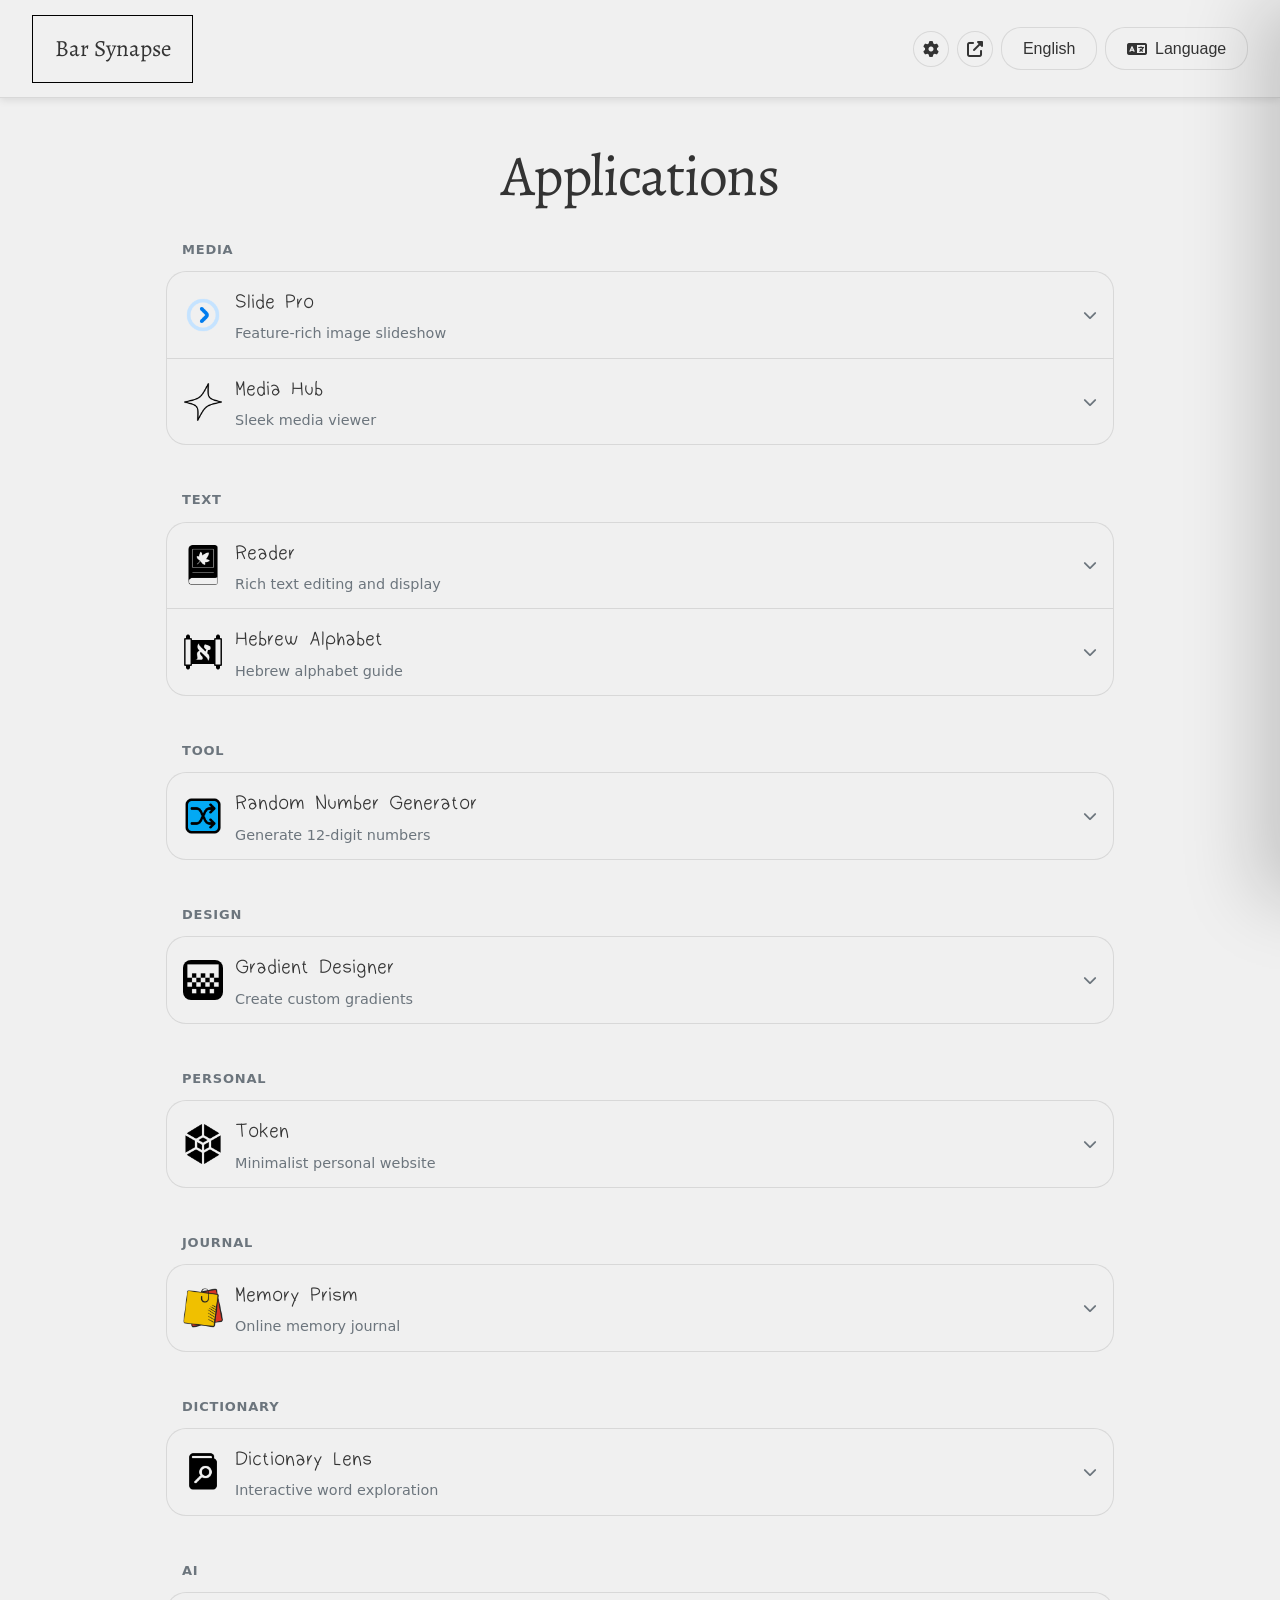
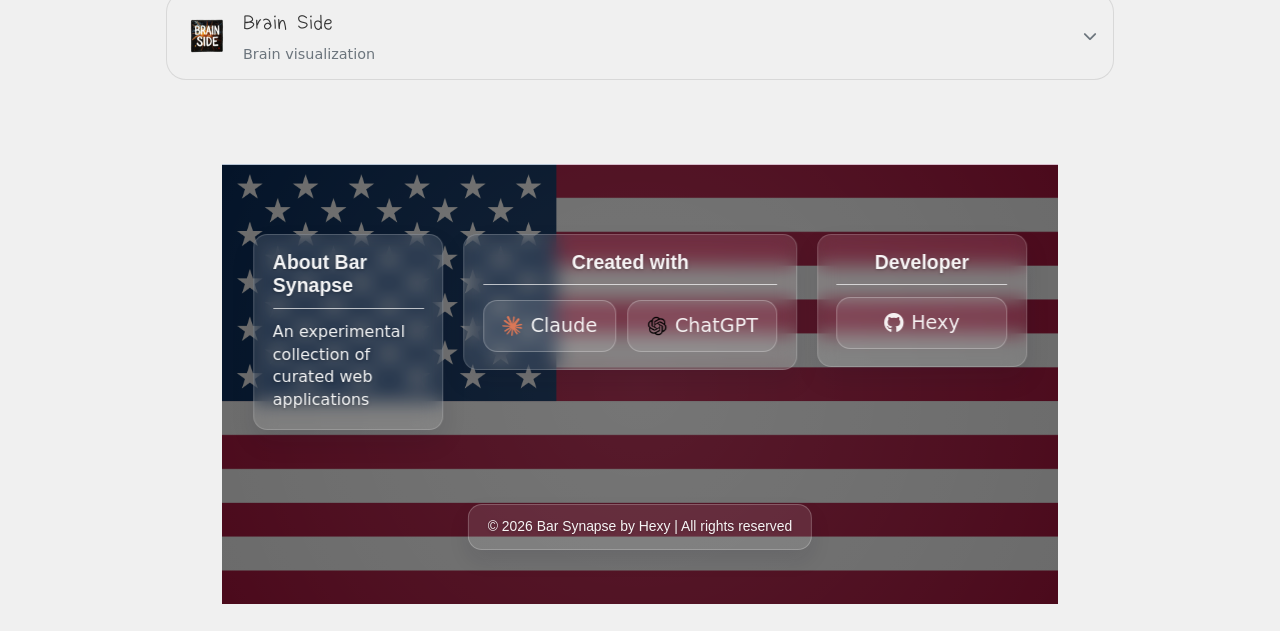
==== index.html @ 0aaf7dea "Update index.html" ====
﻿<!DOCTYPE html>
<html lang="en">
<head>
    <meta charset="UTF-8">
    <meta name="viewport" content="width=device-width, initial-scale=1.0, viewport-fit=cover">
    <meta name="apple-mobile-web-app-capable" content="yes">
    <meta name="apple-mobile-web-app-status-bar-style" content="default">
    <meta name="apple-mobile-web-app-title" content="Bar Synapse">
    <meta name="description" content="Bar Synapse - An experimental collection of curated web applications by Hexy.">
    <title>Bar Synapse</title>
    <link rel="icon" href="favicon.ico" type="image/x-icon">
    <link rel="stylesheet" href="https://cdnjs.cloudflare.com/ajax/libs/font-awesome/6.4.0/css/all.min.css">
    <link rel="preconnect" href="https://fonts.googleapis.com">
    <link rel="preconnect" href="https://fonts.gstatic.com" crossorigin>
    <link rel="stylesheet" href="styles.css">
    <link rel="stylesheet" href="mobile.css">
</head>

<body>
    <div class="noise-overlay"></div>
    <div class="background-gradient"></div>

    <header role="banner">
        <div class="logo">
            <h1>Bar Synapse</h1>
        </div>
        <nav class="language-selector" aria-label="Language selection">
            <button class="settings-button" onclick="toggleSettingsPanel()" aria-label="Open settings"
                aria-expanded="false">
                <i class="fas fa-cog" aria-hidden="true"></i>
            </button>
            <button class="header-icon-button visit-all-icon-button" onclick="openAllWebsites()"
                aria-label="Visit all applications in new tabs" title="Visit All">
                <i class="fas fa-external-link-alt" aria-hidden="true"></i>
            </button>
            <button class="default-language-button" onclick="changeLanguage('en')"
                aria-label="Switch to English">English</button>
            <button class="language-button" onclick="toggleLanguageMenu()" aria-label="Select language"
                aria-expanded="false" aria-haspopup="true">
                <i class="fas fa-language" aria-hidden="true"></i>
                <span>Language</span>
            </button>
            <div class="language-dropdown" id="language-dropdown" role="menu" aria-label="Available languages">
                <div class="language-option" onclick="changeLanguage('ar')" role="menuitem" tabindex="0">Arabic</div>
                <div class="language-option" onclick="changeLanguage('he')" role="menuitem" tabindex="0">Hebrew</div>
                <div class="language-option" onclick="changeLanguage('ku')" role="menuitem" tabindex="0">Kurdish</div>
                <div class="language-option" onclick="changeLanguage('tr')" role="menuitem" tabindex="0">Turkish</div>
                <div class="language-option" onclick="changeLanguage('hy')" role="menuitem" tabindex="0">Armenian</div>
                <div class="language-option" onclick="changeLanguage('ka')" role="menuitem" tabindex="0">Georgian</div>
            </div>
        </nav>
    </header>

    <!-- Settings Panel -->
    <div class="settings-overlay" id="settings-overlay" onclick="closeSettingsPanel()"></div>
    <div class="settings-panel" id="settings-panel" role="dialog" aria-label="Settings">
        <div class="settings-header">
            <h2>Settings</h2>
            <button class="close-settings" onclick="closeSettingsPanel()" aria-label="Close settings">
                <i class="fas fa-times"></i>
            </button>
        </div>
        <div class="settings-content">
            <div class="setting-item">
                <div class="setting-label">
                    <span>Appearance</span>
                </div>
                <button class="toggle-switch" onclick="toggleTheme(event)" aria-label="Toggle appearance"
                    aria-pressed="false">
                    <div class="switch-track">
                        <div class="switch-thumb" id="switch-thumb-label">W</div>
                    </div>
                </button>
            </div>
        </div>
    </div>

    <!-- Section Title -->
    <div class="section-title-wrapper" aria-label="Section: Applications">
        <h2 class="section-title-text">Applications</h2>
    </div>


    <main role="main" aria-label="Application gallery">
        <!-- Apps List -->
        <div class="apps-list" role="list">
            <!-- Media Category -->
            <div class="list-section">
                <h3 class="list-section-header">Media</h3>
                <div class="list-group">
                    <div class="list-item" data-index="0" data-category="media" role="listitem" tabindex="0">
                        <div class="list-item-content">
                            <img src="icons/SlidePro/favicon.ico" alt="Slide Pro Icon"
                                class="list-icon">
                            <div class="list-text">
                                <div class="list-title">Slide Pro</div>
                                <div class="list-subtitle">Feature-rich image slideshow</div>
                            </div>
                            <i class="fas fa-chevron-down list-chevron" aria-hidden="true"></i>
                        </div>
                        <div class="list-item-detail">
                            <p class="detail-description">A sleek, feature-rich image slideshow web app. Upload multiple
                                images and control the slideshow with start, stop, shuffle, fullscreen, loop, and
                                progress bar options. Customize slide delay, navigate with arrow keys, and enjoy smooth
                                transitions with a responsive design.</p>
                            <a href="https://slideprofirst.vercel.app" target="_blank" class="detail-button">
                                <svg class="icon" viewBox="0 0 24 24">
                                    <path d="M18 13v6a2 2 0 0 1-2 2H5a2 2 0 0 1-2-2V8a2 2 0 0 1 2-2h6"></path>
                                    <polyline points="15 3 21 3 21 9"></polyline>
                                    <line x1="10" y1="14" x2="21" y2="3"></line>
                                </svg>
                                Visit
                            </a>
                        </div>
                    </div>

                    <div class="list-item" data-index="3" data-category="media" role="listitem" tabindex="0">
                        <div class="list-item-content">
                            <img src="icons/MediaHub/favicon.ico" alt="Media Hub Icon"
                                class="list-icon invert-in-dark">
                            <div class="list-text">
                                <div class="list-title">Media Hub</div>
                                <div class="list-subtitle">Sleek media viewer</div>
                            </div>
                            <i class="fas fa-chevron-down list-chevron" aria-hidden="true"></i>
                        </div>
                        <div class="list-item-detail">
                            <p class="detail-description">A sleek media viewer web app for images and videos with a
                                modern UI. Features include fullscreen viewing, keyboard navigation, file upload
                                support, blur background effects, and an index system. It offers smooth transitions and
                                a responsive design.</p>
                            <a href="https://mediahub-cpnc.onrender.com" target="_blank" class="detail-button">
                                <svg class="icon" viewBox="0 0 24 24">
                                    <path d="M18 13v6a2 2 0 0 1-2 2H5a2 2 0 0 1-2-2V8a2 2 0 0 1 2-2h6"></path>
                                    <polyline points="15 3 21 3 21 9"></polyline>
                                    <line x1="10" y1="14" x2="21" y2="3"></line>
                                </svg>
                                Visit
                            </a>
                        </div>
                    </div>
                </div>
            </div>

            <!-- Text Category -->
            <div class="list-section">
                <h3 class="list-section-header">Text</h3>
                <div class="list-group">
                    <div class="list-item" data-index="1" data-category="text" role="listitem" tabindex="0">
                        <div class="list-item-content">
                            <img src="icons/Reader/favicon.ico" alt="Reader Icon" class="list-icon">
                            <div class="list-text">
                                <div class="list-title">Reader</div>
                                <div class="list-subtitle">Rich text editing and display</div>
                            </div>
                            <i class="fas fa-chevron-down list-chevron" aria-hidden="true"></i>
                        </div>
                        <div class="list-item-detail">
                            <p class="detail-description">Reader is a simple web app designed for rich text editing and
                                display. The application features a clean, minimalist design with rounded edges and a
                                user-friendly interface. Users can input text into an editor with a customized toolbar
                                and submit it to display the formatted content below.</p>
                            <a href="https://readercontent.vercel.app" target="_blank" class="detail-button">
                                <svg class="icon" viewBox="0 0 24 24">
                                    <path d="M18 13v6a2 2 0 0 1-2 2H5a2 2 0 0 1-2-2V8a2 2 0 0 1 2-2h6"></path>
                                    <polyline points="15 3 21 3 21 9"></polyline>
                                    <line x1="10" y1="14" x2="21" y2="3"></line>
                                </svg>
                                Visit
                            </a>
                        </div>
                    </div>

                    <div class="list-item" data-index="9" data-category="text" role="listitem" tabindex="0">
                        <div class="list-item-content">
                            <img src="icons/HebrewAlphabet/favicon.ico" alt="Hebrew Alphabet Icon" class="list-icon invert-in-dark">
                            <div class="list-text">
                                <div class="list-title">Hebrew Alphabet</div>
                                <div class="list-subtitle">Hebrew alphabet guide</div>
                            </div>
                            <i class="fas fa-chevron-down list-chevron" aria-hidden="true"></i>
                        </div>
                        <div class="list-item-detail">
                            <p class="detail-description">A simple, immersive Hebrew alphabet experience for browsing all 22 letters and learning a short meaning, value, and note for each one.</p>
                            <a href="https://hebrewalphabet.vercel.app/" target="_blank" class="detail-button">
                                <svg class="icon" viewBox="0 0 24 24">
                                    <path d="M18 13v6a2 2 0 0 1-2 2H5a2 2 0 0 1-2-2V8a2 2 0 0 1 2-2h6"></path>
                                    <polyline points="15 3 21 3 21 9"></polyline>
                                    <line x1="10" y1="14" x2="21" y2="3"></line>
                                </svg>
                                Visit
                            </a>
                        </div>
                    </div>
                </div>
            </div>

            <!-- Tool Category -->
            <div class="list-section">
                <h3 class="list-section-header">Tool</h3>
                <div class="list-group">
                    <div class="list-item" data-index="2" data-category="tool" role="listitem" tabindex="0">
                        <div class="list-item-content">
                            <img src="icons/RandomNumberGenerator/favicon.ico"
                                alt="Random Number Generator Icon" class="list-icon">
                            <div class="list-text">
                                <div class="list-title">Random Number Generator</div>
                                <div class="list-subtitle">Generate 12-digit numbers</div>
                            </div>
                            <i class="fas fa-chevron-down list-chevron" aria-hidden="true"></i>
                        </div>
                        <div class="list-item-detail">
                            <p class="detail-description">A simple web app that generates 12-digit numbers. It features
                                a button to generate numbers, a display area, and a copy-to-clipboard function. The
                                design includes a responsive layout, and interactive buttons. Ideal for quick and easy
                                random number generation.</p>
                            <a href="https://randomnumbergeneratoron.vercel.app" target="_blank" class="detail-button">
                                <svg class="icon" viewBox="0 0 24 24">
                                    <path d="M18 13v6a2 2 0 0 1-2 2H5a2 2 0 0 1-2-2V8a2 2 0 0 1 2-2h6"></path>
                                    <polyline points="15 3 21 3 21 9"></polyline>
                                    <line x1="10" y1="14" x2="21" y2="3"></line>
                                </svg>
                                Visit
                            </a>
                        </div>
                    </div>
                </div>
            </div>

            <!-- Design Category -->
            <div class="list-section">
                <h3 class="list-section-header">Design</h3>
                <div class="list-group">
                    <div class="list-item" data-index="4" data-category="design" role="listitem" tabindex="0">
                        <div class="list-item-content">
                            <img src="icons/GradientDesigner/favicon.ico" alt="Gradient Designer Icon"
                                class="list-icon invert-in-dark">
                            <div class="list-text">
                                <div class="list-title">Gradient Designer</div>
                                <div class="list-subtitle">Create custom gradients</div>
                            </div>
                            <i class="fas fa-chevron-down list-chevron" aria-hidden="true"></i>
                        </div>
                        <div class="list-item-detail">
                            <p class="detail-description">A dynamic Gradient Designer web app for creating, customizing,
                                and downloading gradient backgrounds. Generate random gradients, manually select colors,
                                extract colors from photos, and view color names. Enjoy responsive design and an
                                interactive UI for a seamless experience.</p>
                            <a href="https://gradientdesigner.vercel.app" target="_blank" class="detail-button">
                                <svg class="icon" viewBox="0 0 24 24">
                                    <path d="M18 13v6a2 2 0 0 1-2 2H5a2 2 0 0 1-2-2V8a2 2 0 0 1 2-2h6"></path>
                                    <polyline points="15 3 21 3 21 9"></polyline>
                                    <line x1="10" y1="14" x2="21" y2="3"></line>
                                </svg>
                                Visit
                            </a>
                        </div>
                    </div>
                </div>
            </div>

            <!-- Personal Category -->
            <div class="list-section">
                <h3 class="list-section-header">Personal</h3>
                <div class="list-group">
                    <div class="list-item" data-index="5" data-category="personal" role="listitem" tabindex="0">
                        <div class="list-item-content">
                            <img src="icons/Token/favicon.ico" alt="Token Icon" class="list-icon invert-in-dark">
                            <div class="list-text">
                                <div class="list-title">Token</div>
                                <div class="list-subtitle">Minimalist personal website</div>
                            </div>
                            <i class="fas fa-chevron-down list-chevron" aria-hidden="true"></i>
                        </div>
                        <div class="list-item-detail">
                            <p class="detail-description">A sleek, minimalist personal website offering a seamless user
                                experience with intuitive navigation and modern aesthetics.</p>
                            <a href="https://tokenhexy.vercel.app/" target="_blank" class="detail-button">
                                <svg class="icon" viewBox="0 0 24 24">
                                    <path d="M18 13v6a2 2 0 0 1-2 2H5a2 2 0 0 1-2-2V8a2 2 0 0 1 2-2h6"></path>
                                    <polyline points="15 3 21 3 21 9"></polyline>
                                    <line x1="10" y1="14" x2="21" y2="3"></line>
                                </svg>
                                Visit
                            </a>
                        </div>
                    </div>
                </div>
            </div>

            <!-- Journal Category -->
            <div class="list-section">
                <h3 class="list-section-header">Journal</h3>
                <div class="list-group">
                    <div class="list-item" data-index="6" data-category="journal" role="listitem" tabindex="0">
                        <div class="list-item-content">
                            <img src="icons/MemoryPrism/favicon.ico" alt="Memory Prism Icon"
                                class="list-icon">
                            <div class="list-text">
                                <div class="list-title">Memory Prism</div>
                                <div class="list-subtitle">Online memory journal</div>
                            </div>
                            <i class="fas fa-chevron-down list-chevron" aria-hidden="true"></i>
                        </div>
                        <div class="list-item-detail">
                            <p class="detail-description">An online memory that lets you easily write and save your
                                personal entries. Use the simple editor to capture your thoughts, format them as you
                                like, and revisit them anytime. Duplicate entries are prevented to keep your journal
                                unique. You can also save all your entries to a file or load them back, ensuring your
                                memories are secure and accessible.</p>
                            <a href="https://memoryprism.vercel.app" target="_blank" class="detail-button">
                                <svg class="icon" viewBox="0 0 24 24">
                                    <path d="M18 13v6a2 2 0 0 1-2 2H5a2 2 0 0 1-2-2V8a2 2 0 0 1 2-2h6"></path>
                                    <polyline points="15 3 21 3 21 9"></polyline>
                                    <line x1="10" y1="14" x2="21" y2="3"></line>
                                </svg>
                                Visit
                            </a>
                        </div>
                    </div>
                </div>
            </div>

            <!-- Dictionary Category -->
            <div class="list-section">
                <h3 class="list-section-header">Dictionary</h3>
                <div class="list-group">
                    <div class="list-item" data-index="7" data-category="dictionary" role="listitem" tabindex="0">
                        <div class="list-item-content">
                            <img src="icons/DictionaryLens/favicon.ico"
                                alt="Dictionary Lens Icon" class="list-icon">
                            <div class="list-text">
                                <div class="list-title">Dictionary Lens</div>
                                <div class="list-subtitle">Interactive word exploration</div>
                            </div>
                            <i class="fas fa-chevron-down list-chevron" aria-hidden="true"></i>
                        </div>
                        <div class="list-item-detail">
                            <p class="detail-description">Dictionary Lens is an interactive web application that brings
                                words to life with definitions and visual imagery. Search for any word to see its
                                meanings, usage examples, and related images in a clean, modern interface. Features
                                history and a clickable mode that lets you explore word relationships by clicking on
                                terms within definitions.</p>
                            <a href="https://dlalternative.onrender.com" target="_blank" class="detail-button">
                                <svg class="icon" viewBox="0 0 24 24">
                                    <path d="M18 13v6a2 2 0 0 1-2 2H5a2 2 0 0 1-2-2V8a2 2 0 0 1 2-2h6"></path>
                                    <polyline points="15 3 21 3 21 9"></polyline>
                                    <line x1="10" y1="14" x2="21" y2="3"></line>
                                </svg>
                                Visit
                            </a>
                        </div>
                    </div>
                </div>
            </div>

            <!-- AI Category -->
            <div class="list-section">
                <h3 class="list-section-header">AI</h3>
                <div class="list-group">
                    <div class="list-item" data-index="8" data-category="ai" role="listitem" tabindex="0">
                        <div class="list-item-content">
                            <img src="icons/BrainSide/favicon.ico"
                                alt="Brain Side Icon" class="list-icon brain-side-icon">
                            <div class="list-text">
                                <div class="list-title">Brain Side</div>
                                <div class="list-subtitle">Brain visualization</div>
                            </div>
                            <i class="fas fa-chevron-down list-chevron" aria-hidden="true"></i>
                        </div>
                        <div class="list-item-detail">
                            <p class="detail-description">AI-powered interactive brain visualization. Search any
                                activity to see which brain regions light up.</p>
                            <a href="https://brainsidepro.onrender.com/" target="_blank" class="detail-button">
                                <svg class="icon" viewBox="0 0 24 24">
                                    <path d="M18 13v6a2 2 0 0 1-2 2H5a2 2 0 0 1-2-2V8a2 2 0 0 1 2-2h6"></path>
                                    <polyline points="15 3 21 3 21 9"></polyline>
                                    <line x1="10" y1="14" x2="21" y2="3"></line>
                                </svg>
                                Visit
                            </a>
                        </div>
                    </div>
                </div>
            </div>
        </div>
    </main>


        <footer role="contentinfo">
            <div class="footer-content">
                <div class="footer-section">
                    <p class="footer-title">About Bar Synapse</p>
                    <p>An experimental collection of curated web applications</p>
                </div>
                <div class="footer-section">
                    <p class="footer-title">Created with</p>
                    <div class="tool-links">
                        <a href="https://claude.ai/" target="_blank" class="ai-tool-button"
                            aria-label="Claude AI (opens in new tab)">
                            <img src="logos/claude.png" alt="" class="ai-logo">Claude
                        </a>
                        <a href="https://chatgpt.com/" target="_blank" class="ai-tool-button"
                            aria-label="ChatGPT (opens in new tab)">
                            <img src="logos/openai.png" alt="" class="ai-logo">ChatGPT
                        </a>
                    </div>
                </div>
                <div class="footer-section">
                    <p class="footer-title">Developer</p>
                    <a href="https://github.com/hexyon" target="_blank" class="github-link"
                        aria-label="Hexy's GitHub profile (opens in new tab)">
                        <i class="fab fa-github" aria-hidden="true"></i>
                        Hexy
                    </a>
                </div>
            </div>
            <div class="copyright">
                <p>© 2026 Bar Synapse by Hexy | All rights reserved</p>
            </div>
        </footer>

        <script src="script.js"></script>
</body>

</html>
---- styles.css ----
@import url('https://fonts.googleapis.com/css2?family=Alegreya:wght@400;500;700&display=swap');

:root {
    --bg-color: #f0f0f0;
    --text-color: #333333;
    --text-color-secondary: #6c757d;
    --border-color: rgba(0, 0, 0, 0.1);
    --card-shadow: 0 2px 8px rgba(0, 0, 0, 0.1);
    --card-radius: 20px;
    --button-radius: 14px;
    --transition-standard: all 0.2s ease;
    --bg-gradient: linear-gradient(135deg, #F5F5F7 0%, #EEEEEE 100%);
    --primary-color: #007AFF;
    --dark-text: #2c3e50;
    --medium-text: #ecf0f1;
}

[data-theme="dark"] {
    --bg-color: #0d0d0d;
    --text-color: #ffffff;
    --text-color-secondary: #b0b0b0;
    --border-color: rgba(255, 255, 255, 0.12);
    --card-shadow: 0 8px 24px rgba(0, 0, 0, 0.8);
    --bg-gradient: linear-gradient(135deg, #121212 0%, #0d0d0d 100%);
    --dark-text: #ffffff;
    --medium-text: #e5e5e5;
}

@font-face {
    font-family: 'Dudu Calligraphy';
    src: url('font/Dudu_Calligraphy.ttf') format('truetype');
    font-weight: normal;
    font-style: normal;
}

* {
    margin: 0;
    padding: 0;
    box-sizing: border-box;
}

body {
    font-family: -apple-system, BlinkMacSystemFont, "Segoe UI", system-ui, sans-serif;
    margin: 0;
    padding: 0;
    color: var(--text-color);
    min-height: 100vh;
    position: relative;
    line-height: 1.7;
    overflow-x: hidden;
    font-size: 17px;
    background: var(--bg-color);
    direction: ltr;
}

/* RTL Support */
body.rtl-mode {
    direction: rtl;
}

body.rtl-mode .header-button i,
body.rtl-mode .language-button i,
body.rtl-mode .visit-button i {
    margin-right: 0;
    margin-left: 0.5rem;
}

body.rtl-mode .site-icon,
body.rtl-mode .description-icon {
    margin-right: 0;
    margin-left: 1rem;
}

body.rtl-mode .badge {
    margin-left: 0;
    margin-right: 0.75rem;
}

body.rtl-mode .description-badge {
    margin-left: 0;
    margin-right: 1rem;
}

body.rtl-mode .language-dropdown {
    right: auto;
    left: 0;
}

body.rtl-mode .footer-section:first-child .footer-title::after {
    left: -1.5rem;
    width: calc(100% + 3rem);
    transform: none;
}

body.rtl-mode .description-text {
    text-align: right;
}

/* Keep footer in LTR */
body.rtl-mode footer,
body.rtl-mode .footer-content,
body.rtl-mode .footer-section {
    direction: ltr;
}

body.rtl-mode .nav-controls {
    direction: ltr;
}

/* Dark mode body background */
[data-theme="dark"] body {
    background: #000000;
}

/* Invert black icons to white in dark mode */
[data-theme="dark"] .invert-in-dark {
    filter: invert(1);
    transition: filter 0.2s ease;
}

.background-gradient {
    display: none;
}

.noise-overlay {
    position: fixed;
    top: 0;
    left: 0;
    width: 100%;
    height: 100%;
    opacity: 0.05;
    z-index: -1;
}

/* Header Styles */
header {
    display: grid;
    grid-template-columns: 1fr auto 1fr;
    align-items: center;
    gap: 1rem;
    padding: 0.92rem 2rem;
    background: var(--bg-color);
    border-bottom: 1px solid var(--border-color);
    box-shadow: var(--card-shadow);
    position: sticky;
    top: 0;
    z-index: 100;
}

.logo {
    display: flex;
    align-items: center;
    gap: 1rem;
    position: relative;
}

.logo h1 {
    font-family: 'Alegreya', serif;
    font-weight: 400;
    font-size: 1.45rem;
    color: var(--text-color);
    background: none;
    border: 1.5px solid #000000;
    border-radius: 0;
    padding: 0.85rem 1.35rem 0.8rem;
    cursor: pointer;
    transition: filter 0.2s ease;
    display: inline-block;
    text-decoration: none;
    margin: 0;
    min-height: 0;
    position: relative;
    text-shadow: none;
}

[data-theme="dark"] .logo h1 {
    border-color: rgba(255, 255, 255, 0.2);
}

/* Premium Toggle Switch with Layered Animation */
.toggle-switch {
    position: relative;
    width: 75px;
    height: 42px;
    background: none;
    border: none;
    cursor: pointer;
    padding: 0;
    transition: var(--transition-standard);
    overflow: visible;
}

.toggle-switch:active {
    transform: scale(0.95);
}

.switch-track {
    position: relative;
    width: 100%;
    height: 100%;
    background: #e0e0e0;
    border-radius: 21px;
    border: 1px solid rgba(0, 0, 0, 0.1);
    transition: all 0.2s cubic-bezier(0.4, 0, 0.2, 1);
    box-shadow:
        inset 0 2px 4px rgba(0, 0, 0, 0.1),
        0 1px 2px rgba(0, 0, 0, 0.05);
}

.switch-thumb {
    position: absolute;
    top: 3px;
    left: 3px;
    width: 33px;
    height: 33px;
    background: #ffffff;
    border-radius: 50%;
    transition: all 0.2s cubic-bezier(0.4, 0, 0.2, 1);
    transform: translateX(0);
    box-shadow:
        0 2px 4px rgba(0, 0, 0, 0.2),
        0 1px 2px rgba(0, 0, 0, 0.15);
    display: flex;
    align-items: center;
    justify-content: center;
    font-size: 13px;
    font-weight: 700;
    color: #555555;
    font-family: -apple-system, BlinkMacSystemFont, "Segoe UI", system-ui, sans-serif;
    line-height: 1;
    user-select: none;
}

/* Dark Mode Toggle - Active state in dark theme */
[data-theme="dark"] .toggle-switch .switch-track {
    background: #2a2a2a;
    border-color: rgba(255, 255, 255, 0.2);
    box-shadow:
        inset 0 2px 4px rgba(0, 0, 0, 0.3),
        0 1px 2px rgba(0, 0, 0, 0.2);
}

[data-theme="dark"] .toggle-switch .switch-thumb {
    background: #f0f0f0;
    transform: translateX(33px);
    box-shadow:
        0 2px 4px rgba(0, 0, 0, 0.3),
        0 1px 2px rgba(0, 0, 0, 0.15);
    color: #333333;
}

/* Hover effects */


/* Active/pressed state */
.toggle-switch:active .switch-thumb {
    transform: translateX(0) scale(0.92);
    transition: all 0.1s cubic-bezier(0.4, 0, 0.2, 1);
}

[data-theme="dark"] .toggle-switch:active .switch-thumb {
    transform: translateX(33px) scale(0.92);
    transition: all 0.1s cubic-bezier(0.4, 0, 0.2, 1);
}

/* Ripple effect on track during transition */
@keyframes track-pulse {
    0% { opacity: 1; }
    50% { opacity: 0.8; }
    100% { opacity: 1; }
}

.toggle-switch:active .switch-track {
    animation: track-pulse 0.3s ease;
}

.header-buttons {
    display: flex;
    gap: 0.75rem;
    justify-content: center;
}

.header-button {
    display: flex;
    align-items: center;
    padding: 0.7rem 1.3rem;
    border-radius: var(--card-radius);
    font-weight: 500;
    font-size: 1rem;
    border: 1px solid var(--border-color);
    cursor: pointer;
    transition: var(--transition-standard);
    background: var(--bg-color);
    color: var(--text-color);
}

.header-button i {
    margin-right: 0.5rem;
    font-size: 1rem;
}

.header-button:hover {
    opacity: 0.8;
}

.header-button:active {
    transform: scale(0.98);
}

.language-selector {
    grid-column: 3;
    position: relative;
    display: flex;
    align-items: center;
    gap: 0.5rem;
    justify-content: flex-end;
}

.settings-button,
.header-icon-button {
    display: flex;
    align-items: center;
    justify-content: center;
    padding: 0.5rem;
    width: 36px;
    height: 36px;
    border-radius: var(--card-radius);
    font-weight: 500;
    font-size: 1rem;
    border: 1px solid var(--border-color);
    cursor: pointer;
    background: var(--bg-color);
    color: var(--text-color);
    transition: var(--transition-standard);
}

.settings-button i,
.header-icon-button i {
    font-size: 1rem;
}

.settings-button:hover,
.header-icon-button:hover {
    opacity: 0.8;
}

.settings-button:active,
.header-icon-button:active {
    transform: scale(0.98);
}

/* Settings Panel Overlay */
.settings-overlay {
    position: fixed;
    top: 0;
    left: 0;
    width: 100%;
    height: 100%;
    background: rgba(0, 0, 0, 0.5);
    backdrop-filter: blur(20px);
    -webkit-backdrop-filter: blur(20px);
    z-index: 998;
    opacity: 0;
    visibility: hidden;
    transition: opacity 0.2s ease, visibility 0.2s ease, backdrop-filter 0.2s ease;
}

.settings-overlay.active {
    opacity: 1;
    visibility: visible;
}

/* Settings Panel */
.settings-panel {
    position: fixed;
    top: 0;
    right: -400px;
    width: 400px;
    height: 100vh;
    background: var(--bg-color);
    border-left: 1px solid var(--border-color);
    box-shadow: -4px 0 20px rgba(0, 0, 0, 0.15);
    z-index: 999;
    transition: right 0.3s cubic-bezier(0.4, 0, 0.2, 1);
    overflow-y: auto;
}

.settings-panel.active {
    right: 0;
}

.settings-header {
    display: flex;
    align-items: center;
    justify-content: space-between;
    padding: 1.5rem 2rem;
    border-bottom: 1px solid var(--border-color);
}

.settings-header h2 {
    font-family: 'Dudu Calligraphy', -apple-system, BlinkMacSystemFont, "Segoe UI", system-ui, sans-serif;
    font-size: 1.5rem;
    font-weight: 500;
    color: var(--text-color);
    margin: 0;
}

.close-settings {
    background: none;
    border: none;
    font-size: 1.5rem;
    color: var(--text-color);
    cursor: pointer;
    padding: 0.5rem;
    border-radius: 50%;
    transition: var(--transition-standard);
    display: flex;
    align-items: center;
    justify-content: center;
    width: 40px;
    height: 40px;
}

.close-settings:hover {
    background: rgba(0, 0, 0, 0.05);
}

[data-theme="dark"] .close-settings:hover {
    background: rgba(255, 255, 255, 0.1);
}

.close-settings:active {
    transform: scale(0.95);
}

.settings-content {
    padding: 2rem;
}

.setting-item {
    display: flex;
    align-items: center;
    justify-content: space-between;
    padding: 1.5rem;
    background: var(--bg-color);
    border: 1px solid var(--border-color);
    border-radius: var(--card-radius);
    margin-bottom: 1rem;
    transition: var(--transition-standard);
}

.setting-label {
    display: flex;
    align-items: center;
    gap: 1rem;
    font-size: 1.1rem;
    font-weight: 500;
    color: var(--text-color);
}

.setting-label i {
    font-size: 1.2rem;
    color: var(--text-color-secondary);
}

.default-language-button {
    display: flex;
    align-items: center;
    padding: 0.7rem 1.3rem;
    border-radius: var(--card-radius);
    font-weight: 500;
    font-size: 1rem;
    border: 1px solid var(--border-color);
    cursor: pointer;
    background: var(--bg-color);
    color: var(--text-color);
    transition: var(--transition-standard);
}

.visit-all-icon-button {
    flex-shrink: 0;
}

.default-language-button:hover {
    opacity: 0.8;
}

.default-language-button:active {
    transform: scale(0.98);
}

.language-button {
    display: flex;
    align-items: center;
    padding: 0.7rem 1.3rem;
    border-radius: var(--card-radius);
    font-weight: 500;
    font-size: 1rem;
    border: 1px solid var(--border-color);
    cursor: pointer;
    transition: var(--transition-standard);
    background: var(--bg-color);
    color: var(--text-color);
}

.language-button i {
    margin-right: 0.5rem;
    font-size: 1rem;
}

.language-button:hover {
    opacity: 0.8;
}

.language-button:active {
    transform: scale(0.98);
}

.language-dropdown {
    display: none;
    position: absolute;
    top: calc(100% + 0.5rem);
    right: 0;
    background: #f0f0f0;
    border: 1px solid rgba(0, 0, 0, 0.1);
    border-radius: var(--card-radius);
    box-shadow: 0 2px 8px rgba(0, 0, 0, 0.1);
    min-width: 180px;
    z-index: 1000;
    overflow: hidden;
}

.language-dropdown.show {
    display: block;
}

.language-option {
    padding: 0.75rem 1rem;
    cursor: pointer;
    transition: var(--transition-standard);
    color: #333333;
    font-size: 1rem;
    font-weight: normal;
}

.language-option.active {
    font-weight: bold;
}

.language-option:hover {
    background: rgba(0, 0, 0, 0.05);
}

.language-option:active {
    transform: scale(0.98);
}

.app-count {
    color: var(--text-color-secondary);
    font-size: 1.1rem;
}

/* Main Content */
main {
    max-width: 980px;
    margin: 0 auto;
    padding: 24px 16px 48px;
}

/* List View Design */
.apps-list {
    display: flex;
    flex-direction: column;
    gap: 36px;
}

.list-section {
    margin-bottom: 8px;
}

.list-section-header {
    font-size: 13px;
    font-weight: 600;
    color: var(--text-color-secondary);
    margin-bottom: 10px;
    padding: 0 16px;
    text-transform: uppercase;
    letter-spacing: 0.06em;
}

.list-group {
    background: var(--bg-color);
    border-radius: var(--card-radius);
    overflow: hidden;
    border: 1px solid var(--border-color);
}

.list-item {
    position: relative;
    cursor: pointer;
    transition: background 0.15s cubic-bezier(0.4, 0, 0.2, 1);
    will-change: background;
}

.list-item+.list-item {
    border-top: 0.5px solid var(--border-color);
}

.list-item:hover {
    background: rgba(0, 0, 0, 0.02);
}

[data-theme="dark"] .list-item:hover {
    background: rgba(255, 255, 255, 0.05);
}

.list-item:active {
    background: rgba(0, 0, 0, 0.05);
}

[data-theme="dark"] .list-item:active {
    background: rgba(255, 255, 255, 0.08);
}

.list-item-content {
    display: flex;
    align-items: center;
    padding: 12px 16px;
    gap: 12px;
}

.list-item.expanded .list-item-content {
    border-bottom: 0.5px solid var(--border-color);
    padding-bottom: 12px;
    margin-bottom: 12px;
}

.list-icon {
    width: 40px;
    height: 40px;
    border-radius: 8px;
    object-fit: contain;
    flex-shrink: 0;
}

.brain-side-icon {
    width: 48px;
    height: 48px;
}

[data-theme="dark"] .list-item[data-index="7"] .list-icon,
[data-theme="dark"] .list-item[data-index="1"] .list-icon {
    filter: invert(1);
}

.list-text {
    flex: 1;
    min-width: 0;
}

.list-title {
    font-family: 'Dudu Calligraphy', -apple-system, BlinkMacSystemFont, "Segoe UI", system-ui, sans-serif;
    font-weight: 500;
    font-size: 1.3rem;
    color: var(--text-color);
    margin-bottom: 2px;
}

.list-subtitle {
    font-size: 0.9rem;
    color: var(--text-color-secondary);
}

.list-chevron {
    font-size: 14px;
    color: var(--text-color-secondary);
    flex-shrink: 0;
    will-change: transform;
}

.list-item-detail {
    max-height: 0;
    overflow: hidden;
    transition: max-height 0.3s cubic-bezier(0.4, 0, 0.2, 1);
    will-change: max-height;
}

.list-item.expanded .list-item-detail {
    max-height: 500px;
}

.detail-description {
    padding: 0 16px 16px;
    font-size: 1.1rem;
    line-height: 1.7;
    color: var(--text-color);
    margin: 0;
    cursor: text;
    user-select: text;
    -webkit-user-select: text;
    -moz-user-select: text;
    -ms-user-select: text;
}

.detail-button {
    display: inline-flex;
    align-items: center;
    gap: 8px;
    margin: 0 16px 16px;
    padding: 7px 16px;
    background: var(--bg-color);
    color: var(--text-color);
    border: 1px solid var(--border-color);
    border-radius: 12px;
    font-size: 14px;
    font-weight: 600;
    text-decoration: none;
    cursor: pointer;
    transition: all 0.3s ease;
}

.detail-button:active {
    opacity: 0.7;
    transition: opacity 0.1s ease;
}

.detail-button .icon {
    width: 18px;
    height: 18px;
    stroke: currentColor;
    stroke-width: 2;
    fill: none;
    flex-shrink: 0;
    display: inline-block;
}


footer {
    background: linear-gradient(rgba(255, 255, 255, 0.00), rgba(255, 255, 255, 0.00)), url('images/FlagofUSA.png');
    background-size: cover;
    background-position: center;
    background-repeat: no-repeat;
    width: min(890px, calc(100% - 2rem));
    padding: 3.12rem 2.04rem 2.14rem;
    margin: 1.85rem auto 2rem;
    border-top: 1px solid rgba(226, 232, 240, 0.8);
    position: relative;
    overflow: hidden;
    display: flex;
    flex-direction: column;
    justify-content: center;
    height: auto;
    aspect-ratio: 1.9 / 1;
    max-height: 618px;
}




[data-theme="dark"] footer {
    border-top: none;
}

.footer-section {
    backdrop-filter: saturate(1.1) blur(2px);
}

.footer-section,
.footer-section p,
.footer-title {
    color: #111827;
}

[data-theme="dark"] .footer-section,
[data-theme="dark"] .footer-section p,
[data-theme="dark"] .footer-title {
    color: #f9fafb;
}

footer::before {
    content: '';
    position: absolute;
    top: 0;
    left: 0;
    right: 0;
    bottom: 0;
    background: rgba(0, 0, 0, 0.58);
    z-index: 1;
}

footer::after {
    content: '';
    position: absolute;
    top: 0;
    left: 0;
    right: 0;
    bottom: 0;
    background: radial-gradient(circle at 50% 50%,
            rgba(255, 255, 255, 0.07) 0%,
            rgba(255, 255, 255, 0.025) 70%,
            transparent 100%);
    pointer-events: none;
    z-index: 1;
}

.footer-content {
    display: grid;
    grid-template-columns: 1fr 0.9fr 0.9fr;
    gap: 1.4rem;
    max-width: 1200px;
    margin: 0 auto;
    padding: 0 1.05rem;
    align-items: start;
    position: relative;
    z-index: 2;
}

.footer-section {
    display: flex;
    flex-direction: column;
    justify-content: flex-start;
    gap: 0.64rem;
    text-align: center;
    margin-bottom: 0;
    min-height: 0;
    background: rgba(255, 255, 255, 0.12);
    padding: 0.96rem 1.08rem 1rem;
    border-radius: var(--button-radius);
    border: 1px solid rgba(255, 255, 255, 0.18);
    box-shadow: 0 12px 24px rgba(15, 23, 42, 0.10);
    backdrop-filter: blur(10px) saturate(125%);
    transition: var(--transition-standard);
}

.footer-section:hover {
    box-shadow: 0 16px 28px rgba(15, 23, 42, 0.12);
    background: rgba(255, 255, 255, 0.14);
}

.footer-section:first-child {
    text-align: left;
    min-height: 146px;
}

.footer-section:first-child p:not(.footer-title) {
    line-height: 1.42;
    font-size: 0.94rem;
    margin: 0;
    text-align: left;
}

.footer-section:first-child .footer-title {
    text-align: left;
}

.footer-section:first-child .footer-title::after {
    left: 0;
    width: 100%;
    transform: none;
}

.footer-title {
    font-family: -apple-system, BlinkMacSystemFont, "SF Pro Display", "Segoe UI", sans-serif;
    font-weight: 600;
    font-size: 1.12rem;
    color: var(--dark-text);
    line-height: 1.2;
    letter-spacing: 0;
    margin-bottom: 0.08rem;
    position: relative;
    display: block;
    text-shadow: 0 1px 2px rgba(0, 0, 0, 0.1);
}

.footer-title::after {
    content: '';
    display: block;
    position: relative;
    left: 0;
    bottom: auto;
    width: 100%;
    height: 1px;
    margin-top: 0.68rem;
    background: rgba(255, 255, 255, 0.68);
    border-radius: 999px;
    box-shadow: none;
}

.tool-links {
    display: flex;
    justify-content: center;
    gap: 0.76rem;
    margin-top: 0.18rem;
    flex-wrap: nowrap;
    width: 100%;
}

.tool-links a {
    display: flex;
    align-items: center;
    justify-content: center;
    color: #1f2937;
    text-decoration: none;
    min-height: 56px;
    font-size: 1.02rem;
    font-weight: 500;
    padding: 0 1.32rem;
    flex: 1 1 0;
    border-radius: var(--button-radius);
    background: rgba(255, 255, 255, 0.10);
    text-shadow: none;
    box-shadow: none;
    border: 1px solid rgba(255, 255, 255, 0.26);
    transition: all 0.24s ease;
    -webkit-tap-highlight-color: transparent;
}

.tool-links a i {
    margin-right: 0.5rem;
}

.ai-tool-button {
    padding: 0 1.32rem !important;
    font-size: 1.02rem !important;
}

.ai-logo {
    width: 18px;
    height: 18px;
    margin-right: 0.42rem;
    object-fit: contain;
    vertical-align: middle;
}

.tool-links a:hover {
    background: rgba(255, 255, 255, 0.16);
    box-shadow: 0 8px 16px rgba(15, 23, 42, 0.10);
    border: 1px solid rgba(255, 255, 255, 0.34);
    color: inherit;
    transform: translateY(-1px);
}

.tool-links a:focus {
    outline: none;
}

.github-link {
    display: flex;
    align-items: center;
    justify-content: center;
    color: #1f2937;
    text-decoration: none;
    min-height: 56px;
    width: 100%;
    font-size: 1.02rem;
    font-weight: 500;
    padding: 0 1.32rem;
    border-radius: var(--button-radius);
    background: rgba(255, 255, 255, 0.10);
    text-shadow: none;
    box-shadow: none;
    border: 1px solid rgba(255, 255, 255, 0.26);
    transition: all 0.2s cubic-bezier(0.4, 0, 0.2, 1);
    -webkit-tap-highlight-color: transparent;
}

.github-link i {
    margin-right: 0.5rem;
}

.github-link:hover {
    background: rgba(255, 255, 255, 0.16);
    box-shadow: 0 8px 16px rgba(15, 23, 42, 0.10);
    border: 1px solid rgba(255, 255, 255, 0.34);
    color: inherit;
    transform: translateY(-1px);
}

.github-link:focus {
    outline: none;
}

.copyright {
    max-width: 1200px;
    margin: 1.7rem auto 0;
    padding: 0 1.75rem;
    text-align: center;
    position: relative;
    z-index: 2;
}

.copyright p {
    color: #6E6E73;
    font-family: -apple-system, BlinkMacSystemFont, "SF Pro Text", "Segoe UI", sans-serif;
    font-size: 0.9rem;
    font-weight: 500;
    letter-spacing: 0;
    text-shadow: 0 1px 2px rgba(0, 0, 0, 0.08);
    background: rgba(255, 255, 255, 0.10);
    padding: 0.72rem 1.4rem;
    border-radius: var(--button-radius);
    display: inline-block;
    border: 1px solid rgba(255, 255, 255, 0.22);
    box-shadow: 0 10px 20px rgba(15, 23, 42, 0.10);
}

/* Responsive Styles */
@media (max-width: 992px) {
    header {
        flex-direction: row;
        flex-wrap: wrap;
        padding: 1rem;
        gap: 1rem;
        align-items: center;
    }

    .logo {
        flex: 1;
        order: 1;
    }

    .header-buttons {
        order: 2;
        flex: none;
        gap: 0.5rem;
    }

    .language-selector {
        order: 3;
    }
}

@media (max-width: 768px) {

    body {
        padding-top: env(safe-area-inset-top);
        padding-bottom: env(safe-area-inset-bottom);
        line-height: 1.5;
    }

    header {
        padding: max(1rem, env(safe-area-inset-top)) 1rem 1rem;
        box-shadow: 0 1px 0 0 rgba(0, 0, 0, 0.05);
    }

    .logo h1 {
        font-size: 1.5rem;
        padding: 0.6rem 1.1rem;
    }

    [data-theme="dark"] .logo h1 {
        border-color: rgba(255, 255, 255, 0.2);
    }

    .toggle-switch {
        width: 67px;
        height: 39px;
    }

    .switch-thumb {
        width: 31px;
        height: 31px;
    }

    [data-theme="dark"] .switch-thumb {
        transform: translateX(30px);
    }

    .header-buttons {
        display: flex;
        flex-direction: row;
        gap: 0.75rem;
    }

    .header-button {
        padding: 0.7rem 0.9rem;
        min-width: 48px;
        min-height: 48px;
        justify-content: center;
    }

    .header-button span {
        display: none;
    }

    .header-button i {
        margin-right: 0;
        font-size: 1.3rem;
    }


    .footer-content {
        grid-template-columns: 1fr;
        gap: 1.25rem;
    }

    .footer-section {
        margin-bottom: 1rem;
        padding: 1.25rem 1rem;
        border-radius: var(--button-radius);
    }
}

@media (min-width: 769px) {
    footer {
        padding: 0;
        width: min(836px, calc(100% - 2rem));
        max-height: 582px;
        margin: 1.75rem auto 1.7rem;
    }

    .footer-content {
        position: absolute;
        top: calc(100% * 2.05 / 13);
        left: 50%;
        transform: translateX(-50%);
        width: calc(100% - 3.9rem);
        max-width: 808px;
        grid-template-columns: 0.78fr 1.08fr 0.86fr;
        gap: 1.26rem;
        margin: 0;
        padding: 0;
    }

    .footer-section {
        gap: 0.68rem;
        padding: 1rem 1.16rem 1.06rem;
        border-radius: var(--button-radius);
    }

    .footer-section:first-child {
        max-width: 232px;
        min-height: 146px;
        justify-self: start;
    }

    .footer-section:first-child p:not(.footer-title) {
        max-width: 16ch;
        font-size: 1rem;
        line-height: 1.42;
    }

    .footer-title {
        font-size: 1.22rem;
    }

    .footer-title::after {
        margin-top: 0.62rem;
    }

    .tool-links {
        gap: 0.68rem;
    }

    .tool-links a,
    .github-link {
        min-height: 52px;
        font-size: 0.97rem;
        padding: 0 1.15rem;
    }

    .ai-tool-button {
        padding: 0 1.15rem !important;
        font-size: 1.2rem !important;
    }

    .ai-logo {
        width: 20px;
        height: 20px;
        margin-right: 0.5rem;
    }

    .copyright {
        position: absolute;
        left: 50%;
        bottom: calc(100% * 1.6 / 13);
        transform: translateX(-50%);
        width: fit-content;
        max-width: calc(100% - 4.4rem);
        margin: 0;
        padding: 0;
    }

    .copyright p {
        font-size: 0.87rem;
        padding: 0.62rem 1.18rem;
    }

    .footer-section,
    .footer-section p,
    .footer-title {
        color: rgba(255, 255, 255, 0.95) !important;
        text-shadow: 0 1px 3px rgba(0, 0, 0, 0.24);
    }

    .copyright p {
        color: rgba(255, 255, 255, 0.95) !important;
        text-shadow: 0 1px 3px rgba(0, 0, 0, 0.24);
    }

    .tool-links a,
    .github-link {
        color: rgba(255, 255, 255, 0.92);
    }

    .github-link {
        font-size: 1.2rem;
    }

    .github-link i {
        font-size: 20px;
        margin-right: 0.5rem;
    }
}

@media (max-width: 768px) {


    footer {
        background-image: none !important;
        background: var(--bg-color) !important;
        width: auto;
        padding: 2.5rem 1rem max(1.5rem, env(safe-area-inset-bottom));
        margin: 0;
        aspect-ratio: auto !important;
        height: auto !important;
        max-height: none !important;
        border-top: 0.5px solid var(--border-color) !important;
    }

    footer::before {
        background: none;
    }

    footer::after {
        background: none;
    }

    .footer-content {
        padding: 0 0.5rem;
    }

    .footer-section {
        text-align: center !important;
    }

    [data-theme="dark"] .footer-section {
        background: rgba(30, 30, 32, 0.85) !important;
        border: 1px solid rgba(60, 60, 67, 0.6) !important;
    }

    .footer-section:first-child {
        text-align: center !important;
    }

    .footer-section:first-child p:not(.footer-title) {
        text-align: center !important;
    }

    .footer-section:first-child .footer-title {
        text-align: center !important;
    }

    .footer-section:first-child .footer-title::after {
        left: 0;
        width: 100%;
        transform: none;
    }

    .footer-title {
        color: #1f2937 !important;
        text-shadow: none !important;
    }

    [data-theme="dark"] .footer-title {
        color: #f9fafb !important;
        text-shadow: none !important;
    }

    .footer-section p {
        color: #374151 !important;
        text-shadow: none !important;
    }

    [data-theme="dark"] .footer-section p {
        color: #e5e7eb !important;
        text-shadow: none !important;
    }

    .tool-links {
        flex-direction: column;
        gap: 0.875rem;
        align-items: stretch;
    }

    .tool-links a {
        padding: 0.875rem 1.25rem;
        font-size: 1.05rem;
        min-height: 50px;
        border-radius: var(--button-radius);
        font-weight: 600;
    }

    .github-link {
        padding: 0.875rem 1.25rem;
        font-size: 1.05rem;
        min-height: 50px;
        border-radius: var(--button-radius);
        font-weight: 600;
    }

    .tool-links a,
    .github-link {
        background: linear-gradient(135deg, #ffffff 0%, #f8fafc 100%) !important;
        color: #1f2937 !important;
        box-shadow: 0 2px 8px rgba(0, 0, 0, 0.06);
        border: 0.5px solid rgba(226, 232, 240, 0.8);
        transition: all 0.2s cubic-bezier(0.4, 0, 0.2, 1);
    }

    [data-theme="dark"] .tool-links a,
    [data-theme="dark"] .github-link {
        background: linear-gradient(135deg, #2c2c2e 0%, #1c1c1e 100%) !important;
        color: #f9fafb !important;
        border: 1px solid rgba(60, 60, 67, 0.6);
    }

    .tool-links a:active,
    .github-link:active {
        transform: scale(0.96);
        box-shadow: 0 1px 4px rgba(0, 0, 0, 0.08);
    }

    .copyright p {
        color: #6E6E73 !important;
        text-shadow: none !important;
        font-size: 0.875rem;
        padding: 0.75rem 1.25rem;
        background: rgba(255, 255, 255, 0.6) !important;
        border-radius: var(--button-radius);
    }

    [data-theme="dark"] .copyright p {
        color: #a1a1a6 !important;
        background: rgba(30, 30, 32, 0.85) !important;
        border: 1px solid rgba(60, 60, 67, 0.6);
    }

    .rtl-toggle-circle {
        display: none !important;
    }
}


/* ============================================
   Section Title — "Applications"
   ============================================ */

.section-title-wrapper {
    display: flex;
    flex-direction: column;
    align-items: center;
    text-align: center;
    padding: 3rem 2rem 0.5rem;
}

.section-title-text {
    font-family: 'Alegreya', Georgia, serif;
    font-weight: 400;
    font-size: clamp(2.4rem, 5vw, 3.6rem);
    letter-spacing: -0.02em;
    line-height: 1.05;
    color: var(--text-color);
    margin: 0;
}

@media (max-width: 768px) {
    .section-title-wrapper {
        padding: 2rem 1.5rem 0.25rem;
    }

    .section-title-text {
        font-size: clamp(2rem, 8vw, 2.6rem);
    }
}

/* ============================================
   Micro-interactions
   ============================================ */

/* Chevron: strong overshoot on expand */
@keyframes chevron-open {
    0%   { transform: rotate(0deg); }
    65%  { transform: rotate(205deg); }
    82%  { transform: rotate(172deg); }
    100% { transform: rotate(180deg); }
}

@keyframes chevron-close {
    0%   { transform: rotate(180deg); }
    65%  { transform: rotate(-25deg); }
    82%  { transform: rotate(8deg); }
    100% { transform: rotate(0deg); }
}

.list-item .list-chevron {
    transition: none;
    will-change: transform;
}

.list-item.expanded .list-chevron {
    animation: chevron-open 0.35s cubic-bezier(0.4, 0, 0.2, 1) forwards;
}

.list-item:not(.expanded) .list-chevron {
    animation: chevron-close 0.3s cubic-bezier(0.4, 0, 0.2, 1) forwards;
}

/* Icon: visible bounce on expand */
@keyframes icon-tap {
    0%   { transform: scale(1); }
    35%  { transform: scale(1.04); }
    65%  { transform: scale(0.98); }
    100% { transform: scale(1); }
}

.list-item.expanded .list-icon {
    animation: icon-tap 0.32s cubic-bezier(0.34, 1.56, 0.64, 1) forwards;
}

/* Buttons: confident press scale */
.settings-button:active,
.header-icon-button:active,
.default-language-button:active,
.language-button:active,
.detail-button:active,
.close-settings:active {
    transform: scale(0.88);
    transition: transform 0.07s ease;
}

/* Match Updated settings panel styling only when the settings UI is shown */
.settings-overlay {
    background: rgba(0, 0, 0, 0.42);
}

.settings-panel {
    --settings-surface-color: rgba(240, 240, 240, 0.88);
    --settings-surface-solid: #f0f0f0;
    --settings-texture-line: rgba(0, 0, 0, 0.045);
    right: -430px;
    width: min(430px, 100%);
    background: var(--settings-surface-solid);
    border-left: 1px solid var(--border-color);
    box-shadow: -24px 0 70px rgba(0, 0, 0, 0.18);
}

[data-theme="dark"] .settings-panel {
    --settings-surface-color: rgba(13, 13, 13, 0.88);
    --settings-surface-solid: #0d0d0d;
    --settings-texture-line: rgba(255, 255, 255, 0.045);
}

.settings-panel .settings-header,
.settings-panel .setting-item {
    border-color: var(--border-color);
}

.settings-panel .settings-header h2,
.settings-panel .setting-label {
    font-family: 'Alegreya', Georgia, serif;
    letter-spacing: 0.04em;
}

.settings-panel .close-settings {
    border-radius: 50%;
    background: none;
    border: none;
    color: var(--text-color);
    box-shadow: none;
}

.settings-panel .close-settings:hover {
    background: rgba(0, 0, 0, 0.08);
}

[data-theme="dark"] .settings-panel .close-settings:hover {
    background: rgba(255, 255, 255, 0.12);
}

.settings-panel .setting-item {
    background: var(--settings-surface-color);
    border-radius: 0;
}

.settings-panel .toggle-switch {
    border-radius: 0;
}

.settings-panel .switch-track {
    border-radius: 0;
    background: var(--settings-surface-color);
    border-color: var(--border-color);
}

.settings-panel .switch-thumb {
    border-radius: 0;
    background: var(--settings-surface-solid);
    border: 1px solid var(--border-color);
    box-shadow: 0 4px 12px rgba(0, 0, 0, 0.12);
}

[data-theme="dark"] .settings-panel .toggle-switch .switch-track,
[data-theme="dark"] .settings-panel .toggle-switch .switch-thumb {
    background: var(--settings-surface-color);
    border-color: var(--border-color);
}
---- mobile.css ----
:root {
    --safe-area-inset-top: env(safe-area-inset-top);
    --safe-area-inset-right: env(safe-area-inset-right);
    --safe-area-inset-bottom: env(safe-area-inset-bottom);
    --safe-area-inset-left: env(safe-area-inset-left);
}

/* ============================================
   Mobile Breakpoints
   ============================================ */

/* Small phones (iPhone SE, etc.) */
@media (max-width: 375px) {
    body {
        font-size: 16px;
    }

    header {
        padding: max(1rem, var(--safe-area-inset-top)) 1rem 1rem 1rem;
    }

    .logo h1 {
        font-size: 1.4rem;
        padding: 0.5rem 1rem;
    }

    .section-title h2 {
        font-size: 1.6rem;
    }
}

/* Standard phones (iPhone 12, 13, 14, etc.) */
@media (max-width: 768px) {

    /* Base Typography */
    body {
        font-size: 17px;
        line-height: 1.5;
    }

    /* Header Optimization */
    header {
        grid-template-columns: 1fr;
        gap: 0.75rem;
        padding: max(1.25rem, var(--safe-area-inset-top)) 1.25rem 1.25rem 1.25rem;
    }

    .logo {
        justify-content: center;
        order: 1;
    }

    .logo h1 {
        font-size: 1.5rem;
        padding: 0.6rem 1.2rem;
        min-height: 58px;
        display: inline-flex;
        align-items: center;
        justify-content: center;
        line-height: 1.1;
    }

    .header-buttons {
        order: 2;
        width: 100%;
        justify-content: center;
        gap: 0.5rem;
    }

    .header-button {
        flex: 1;
        min-height: 44px;
        padding: 0.75rem 1rem;
        font-size: 0.95rem;
        justify-content: center;
    }

    .language-selector {
        grid-column: 1;
        order: 3;
        justify-content: center;
        gap: 0.5rem;
        width: 100%;
    }

    .settings-button,
    .header-icon-button,
    .default-language-button,
    .language-button {
        min-height: 44px;
        min-width: 44px;
        padding: 0.75rem 1rem;
    }

    .settings-button,
    .header-icon-button {
        width: 44px;
        height: 44px;
        padding: 0.75rem;
    }

    /* Section Title */
    .section-title {
        margin: 1.5rem 0;
    }

    .section-title h2 {
        font-size: 1.75rem;
    }


    /* Main Content */
    main {
        padding: 0 1.25rem 2rem;
        padding-bottom: max(2rem, calc(2rem + var(--safe-area-inset-bottom)));
    }


    /* List View Optimization */
    .apps-list {
        padding: 0;
        gap: 24px;
    }

    .list-section {
        margin-bottom: 24px;
    }

    .list-section-header {
        font-size: 13px;
        font-weight: 600;
        padding: 0 1rem;
        margin-bottom: 0.75rem;
    }

    .list-group {
        border-radius: 16px;
    }

    .list-item {
        min-height: 72px;
        padding: 0;
        margin-bottom: 0;
    }

    .list-item-content {
        padding: 14px 16px;
        gap: 14px;
    }

    .list-icon {
        width: 48px;
        height: 48px;
        min-width: 48px;
        border-radius: 10px;
    }

    .list-title {
        font-size: 1.15rem;
        font-weight: 500;
        margin-bottom: 3px;
    }

    .list-subtitle {
        font-size: 0.95rem;
        line-height: 1.4;
    }

    .list-chevron {
        font-size: 1.1rem;
        margin-left: 4px;
    }

    .list-item-detail {
        padding: 0;
    }

    .detail-description {
        font-size: 1rem;
        line-height: 1.6;
        margin-bottom: 1rem;
        padding: 0 16px 12px;
    }

    .detail-button {
        min-height: 44px;
        padding: 0.75rem 1.5rem;
        font-size: 1rem;
        margin: 0 16px 16px;
        gap: 10px;
    }

    .detail-button .icon {
        width: 20px;
        height: 20px;
    }

    /* Settings Panel - Full Screen on Mobile */
    .settings-panel {
        width: 100%;
        right: -100%;
    }

    .settings-panel.active {
        right: 0;
    }

    .settings-header {
        padding: max(1.25rem, calc(1.25rem + var(--safe-area-inset-top))) 1.5rem 1.25rem 1.5rem;
    }

    .settings-header h2 {
        font-size: 1.75rem;
    }

    .close-settings {
        width: 44px;
        height: 44px;
        font-size: 1.5rem;
    }

    .settings-content {
        padding: 1.5rem;
    }

    .setting-item {
        padding: 1.25rem;
        margin-bottom: 0.75rem;
    }

    .setting-label {
        font-size: 1.05rem;
    }

    /* Hide Change Icon button on mobile */
    .setting-item:nth-child(2) {
        display: none;
    }

    /* Toggle Switch - Larger for Mobile */
    .toggle-switch {
        width: 56px;
        height: 32px;
    }

    .switch-track {
        border-radius: 16px;
    }

    .switch-thumb {
        width: 26px;
        height: 26px;
        top: 2px;
        left: 2px;
    }

    [data-theme="dark"] .toggle-switch:not(#icon-toggle):not(#design-toggle) .switch-thumb,
    #icon-toggle[aria-pressed="true"] .switch-thumb,
    #design-toggle[aria-pressed="true"] .switch-thumb {
        transform: translateX(24px);
    }

    [data-theme="dark"] .toggle-switch:not(#icon-toggle):not(#design-toggle):hover .switch-thumb,
    #icon-toggle[aria-pressed="true"]:hover .switch-thumb,
    #design-toggle[aria-pressed="true"]:hover .switch-thumb {
        transform: translateX(24px) scale(1.08);
    }

    [data-theme="dark"] .toggle-switch:not(#icon-toggle):not(#design-toggle):active .switch-thumb,
    #icon-toggle[aria-pressed="true"]:active .switch-thumb,
    #design-toggle[aria-pressed="true"]:active .switch-thumb {
        transform: translateX(24px) scale(0.92);
    }

    /* Language Dropdown */
    .language-dropdown {
        left: 50%;
        right: auto;
        transform: translateX(-50%);
        min-width: 200px;
    }

    .language-option {
        padding: 1rem 1.25rem;
        font-size: 1rem;
        min-height: 44px;
    }

    /* Footer */
    footer {
        padding: 1.5rem 1.25rem;
        padding-bottom: max(1.5rem, calc(1.5rem + var(--safe-area-inset-bottom)));
    }

    .footer-content {
        flex-direction: column;
        gap: 2rem;
    }

    .footer-section {
        text-align: center;
        margin-bottom: 0;
    }

    .footer-section:first-child {
        justify-content: center;
        min-height: auto;
    }

    .footer-section:first-child p:not(.footer-title) {
        margin: 0 auto;
        max-width: 18ch;
    }

    .footer-title {
        font-size: 1.1rem;
    }

    /* Hide decorative lines on mobile - ONLY FIX NEEDED */
    .footer-title::after {
        display: none;
    }

    .footer-section p {
        font-size: 0.95rem;
    }

    .social-links {
        justify-content: center;
    }

    .social-link {
        min-width: 44px;
        min-height: 44px;
        font-size: 1.3rem;
    }

    .copyright {
        padding-top: 1.5rem;
        font-size: 0.9rem;
    }

    /* Reduce Motion for Accessibility */
    @media (prefers-reduced-motion: reduce) {
        * {
            animation-duration: 0.01ms !important;
            animation-iteration-count: 1 !important;
            transition-duration: 0.01ms !important;
        }
    }
}

/* Landscape Orientation Adjustments */
@media (max-width: 768px) and (orientation: landscape) {
    header {
        padding: max(0.75rem, var(--safe-area-inset-top)) 1rem 0.75rem 1rem;
    }

    .logo h1 {
        font-size: 1.3rem;
        padding: 0.5rem 1rem;
    }

    .section-title {
        margin: 1rem 0;
    }

    .section-title h2 {
        font-size: 1.5rem;
    }

    main {
        padding: 0 1rem 1.5rem;
    }

    .descriptions-section {
        padding: 1rem;
    }

    footer {
        padding: 1.5rem 1rem;
        padding-bottom: max(1.5rem, calc(1.5rem + var(--safe-area-inset-bottom)));
    }
}

/* Tablets (iPad, etc.) */
@media (min-width: 769px) and (max-width: 1024px) {

    /* Grid View - Two Columns */
    .grid-view {
        grid-template-columns: repeat(2, 1fr);
        gap: 1.25rem;
    }

    /* Maintain touch targets */
    .header-button,
    .visit-button,
    .detail-button,
    .nav-button,
    .settings-button,
    .language-button {
        min-height: 44px;
        min-width: 44px;
    }

    /* Safe area support */
    header {
        padding-top: max(1.5rem, var(--safe-area-inset-top));
        padding-left: max(2rem, var(--safe-area-inset-left));
        padding-right: max(2rem, var(--safe-area-inset-right));
    }

    main {
        padding-bottom: max(3rem, calc(3rem + var(--safe-area-inset-bottom)));
    }

    footer {
        padding-bottom: max(2rem, calc(2rem + var(--safe-area-inset-bottom)));
    }
}

/* Prevent text size adjustment on orientation change */
@media (max-width: 768px) {
    html {
        -webkit-text-size-adjust: 100%;
        text-size-adjust: 100%;
    }
}

/* Improve tap highlight */
@media (max-width: 768px) {
    * {
        -webkit-tap-highlight-color: rgba(0, 122, 255, 0.1);
    }
}
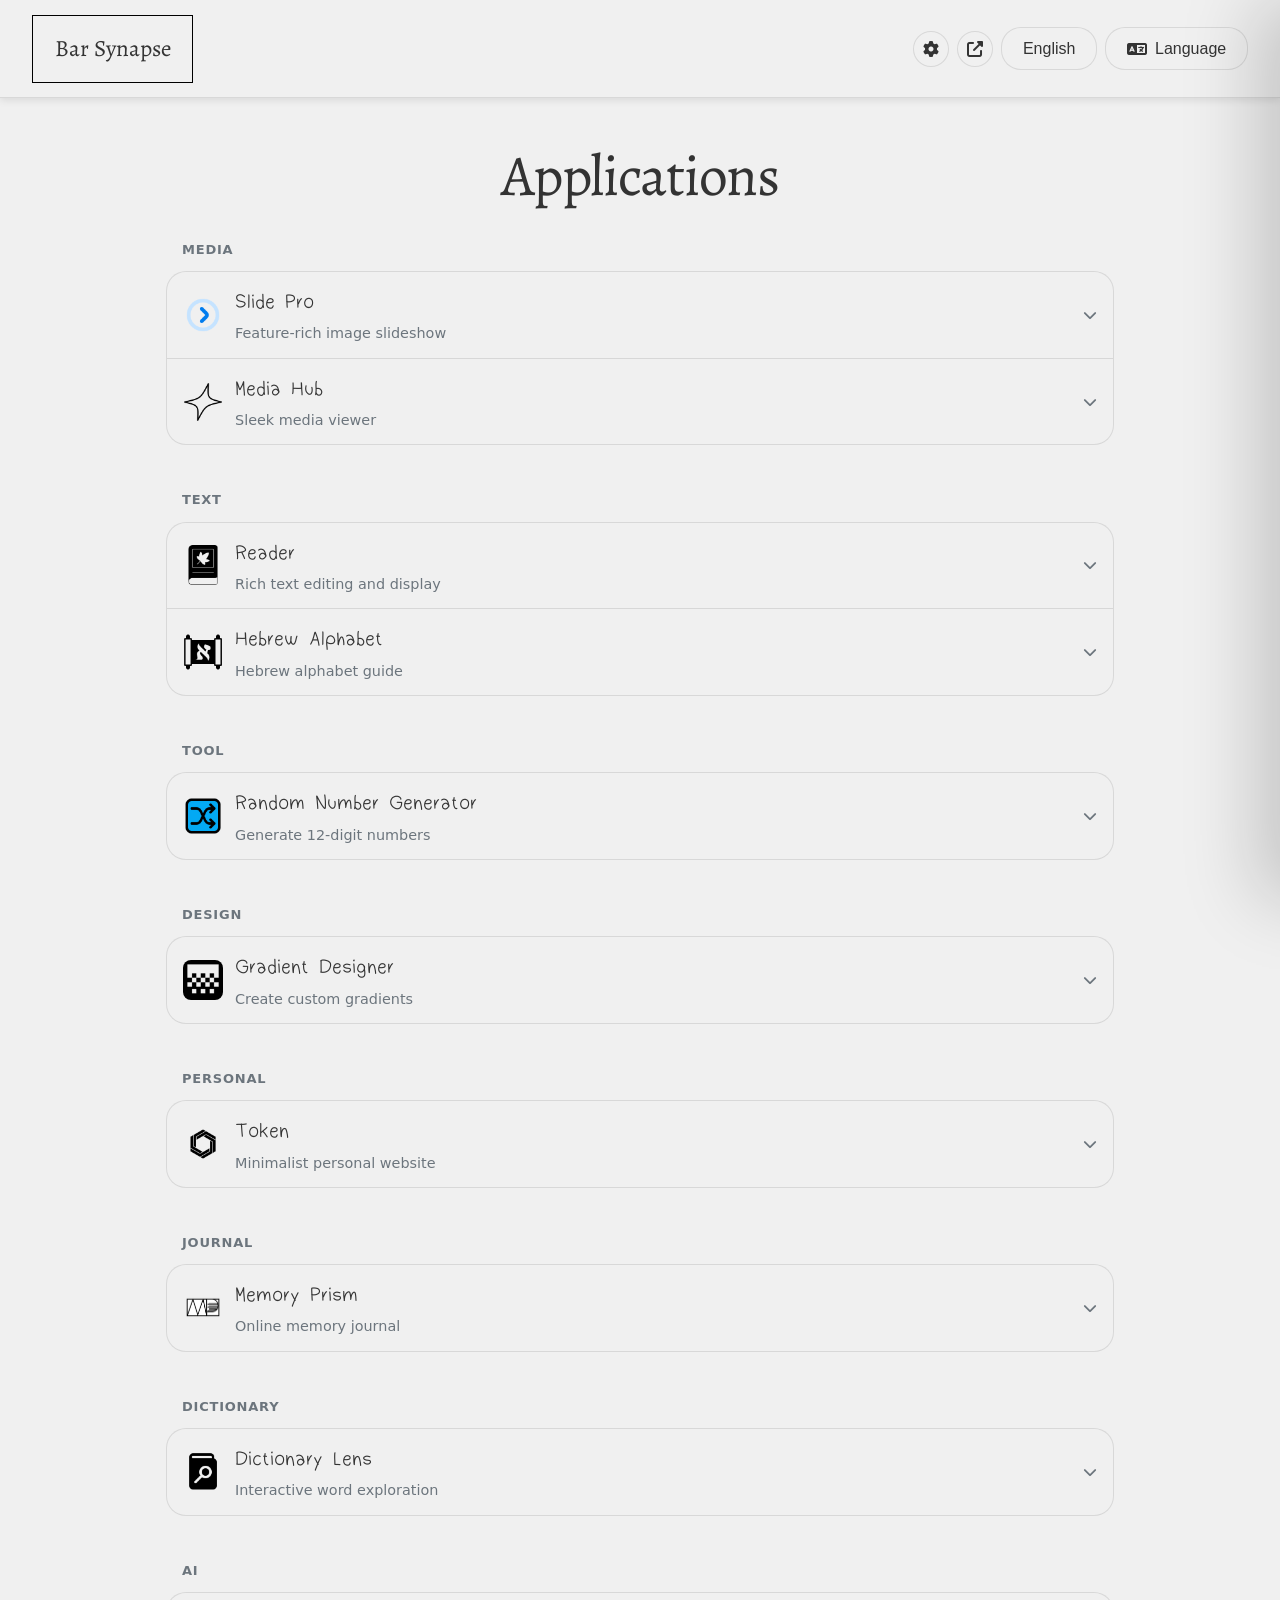
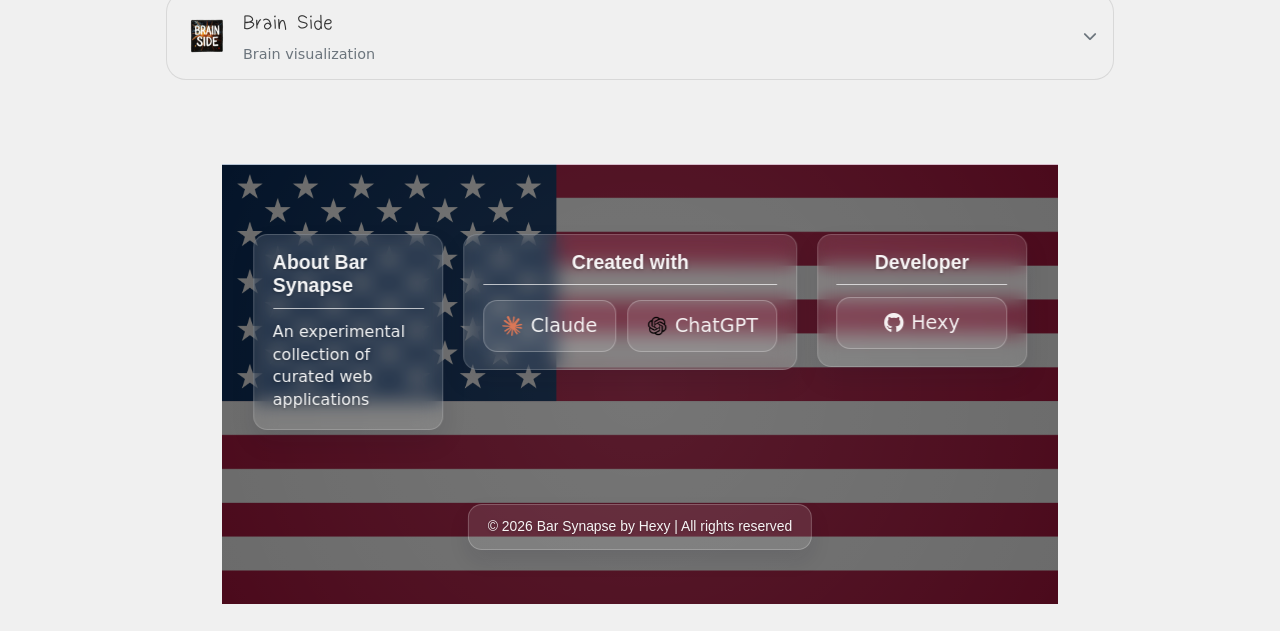
==== commit 532a671b: "Update index.html" ====
--- a/index.html
+++ b/index.html
@@ -1,5 +1,6 @@
-﻿<!DOCTYPE html>
+<!DOCTYPE html>
 <html lang="en">
+
 <head>
     <meta charset="UTF-8">
     <meta name="viewport" content="width=device-width, initial-scale=1.0, viewport-fit=cover">
@@ -41,8 +42,8 @@
                 <span>Language</span>
             </button>
             <div class="language-dropdown" id="language-dropdown" role="menu" aria-label="Available languages">
+                <div class="language-option" onclick="changeLanguage('he')" role="menuitem" tabindex="0">Hebrew</div>
                 <div class="language-option" onclick="changeLanguage('ar')" role="menuitem" tabindex="0">Arabic</div>
-                <div class="language-option" onclick="changeLanguage('he')" role="menuitem" tabindex="0">Hebrew</div>
                 <div class="language-option" onclick="changeLanguage('ku')" role="menuitem" tabindex="0">Kurdish</div>
                 <div class="language-option" onclick="changeLanguage('tr')" role="menuitem" tabindex="0">Turkish</div>
                 <div class="language-option" onclick="changeLanguage('hy')" role="menuitem" tabindex="0">Armenian</div>
@@ -424,7 +425,3 @@
 </body>
 
 </html>
-
-
-
-
--- a/styles.css
+++ b/styles.css
@@ -1416,18 +1416,6 @@
     animation: chevron-close 0.3s cubic-bezier(0.4, 0, 0.2, 1) forwards;
 }
 
-/* Icon: visible bounce on expand */
-@keyframes icon-tap {
-    0%   { transform: scale(1); }
-    35%  { transform: scale(1.04); }
-    65%  { transform: scale(0.98); }
-    100% { transform: scale(1); }
-}
-
-.list-item.expanded .list-icon {
-    animation: icon-tap 0.32s cubic-bezier(0.34, 1.56, 0.64, 1) forwards;
-}
-
 /* Buttons: confident press scale */
 .settings-button:active,
 .header-icon-button:active,
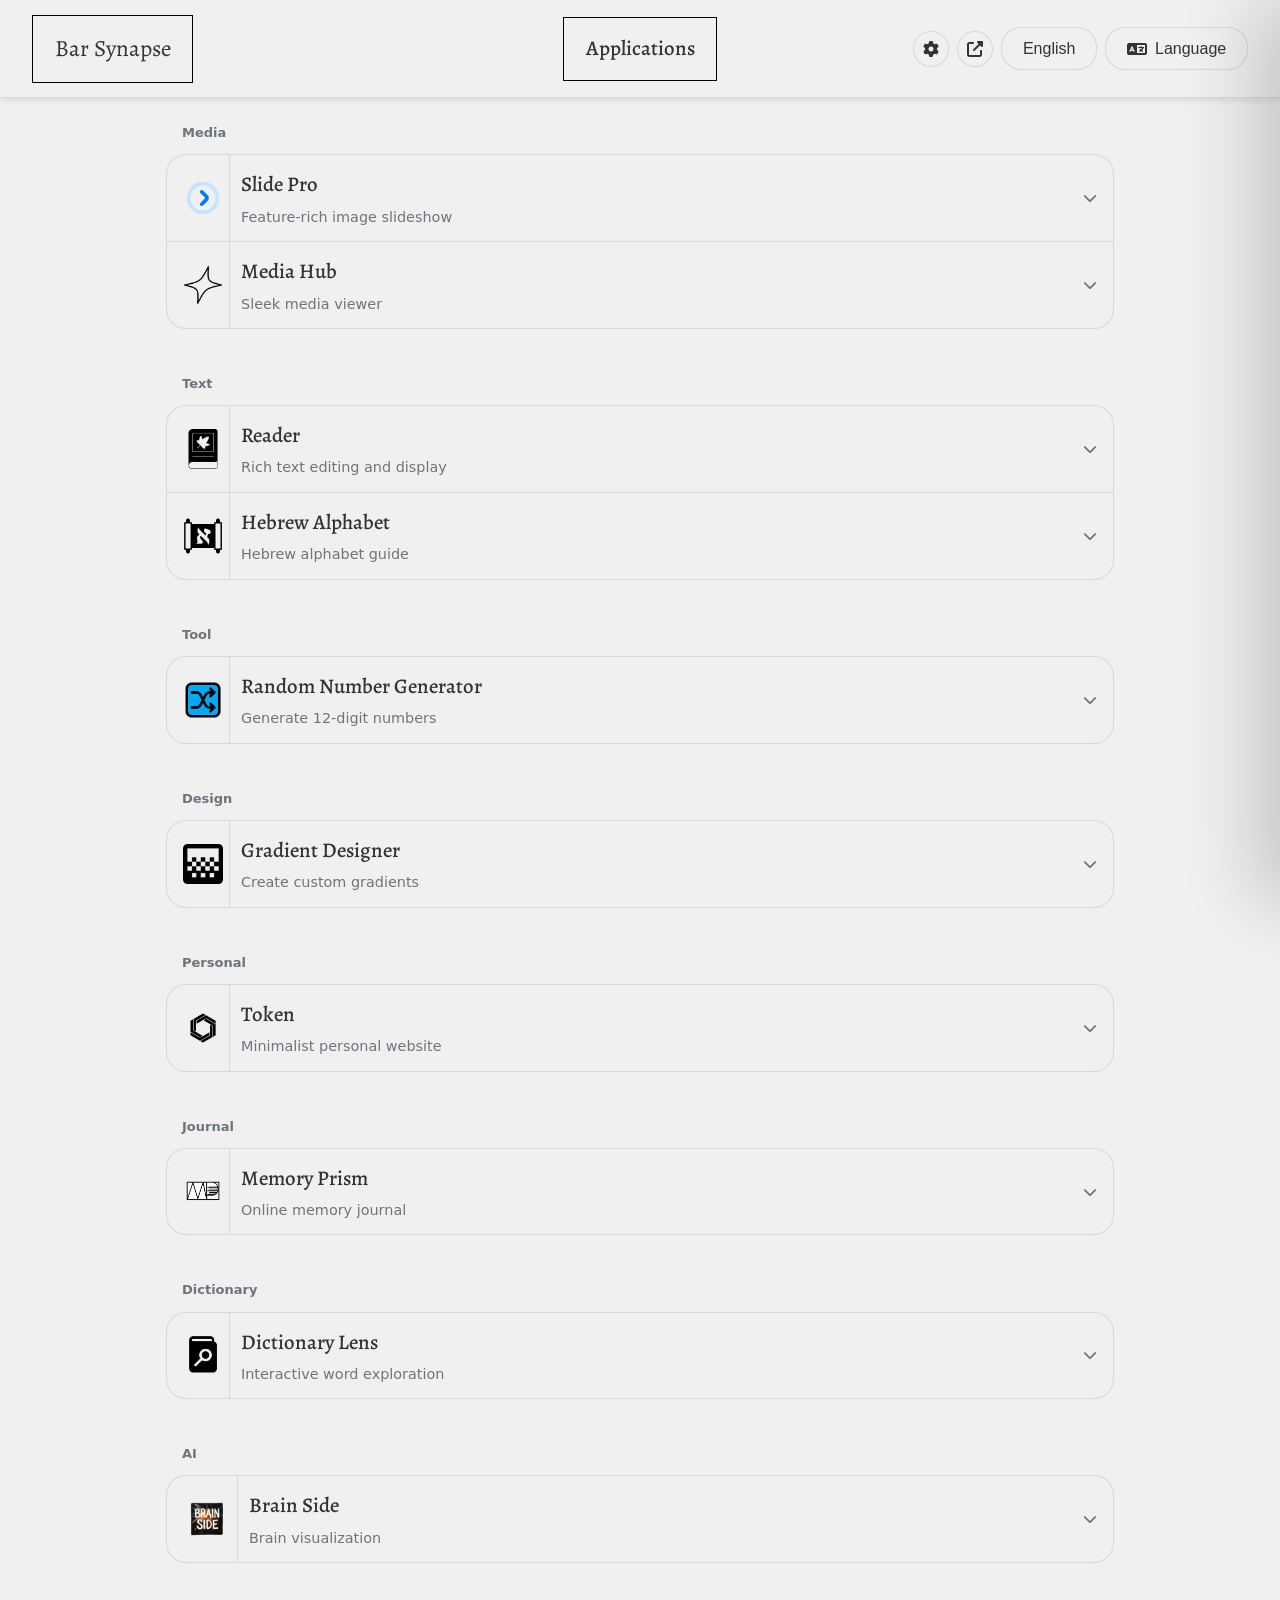
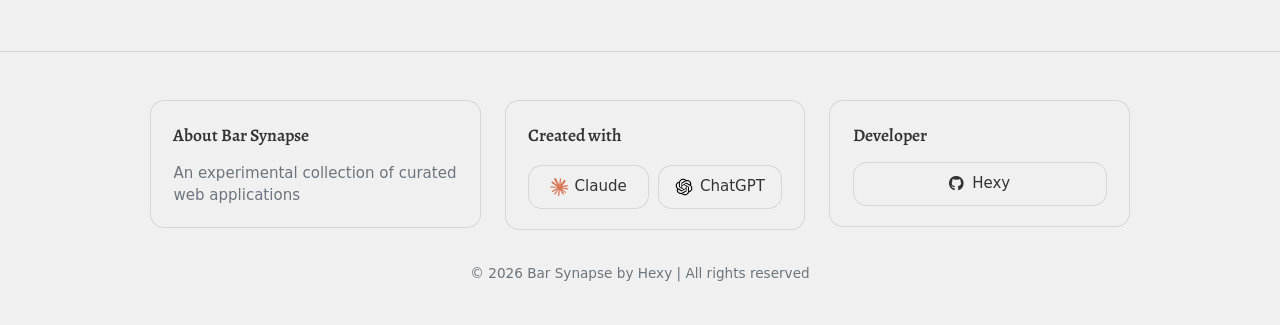
==== commit b648bc5e: "Updated" ====
--- a/index.html
+++ b/index.html
@@ -18,13 +18,13 @@
 </head>
 
 <body>
-    <div class="noise-overlay"></div>
-    <div class="background-gradient"></div>
+    <div id="toast" class="toast" role="status" aria-live="polite"></div>
 
     <header role="banner">
         <div class="logo">
             <h1>Bar Synapse</h1>
-        </div>
+</div>
+<h2 class="header-title">Applications</h2>
         <nav class="language-selector" aria-label="Language selection">
             <button class="settings-button" onclick="toggleSettingsPanel()" aria-label="Open settings"
                 aria-expanded="false">
@@ -76,12 +76,6 @@
         </div>
     </div>
 
-    <!-- Section Title -->
-    <div class="section-title-wrapper" aria-label="Section: Applications">
-        <h2 class="section-title-text">Applications</h2>
-    </div>
-
-
     <main role="main" aria-label="Application gallery">
         <!-- Apps List -->
         <div class="apps-list" role="list">
@@ -89,7 +83,8 @@
             <div class="list-section">
                 <h3 class="list-section-header">Media</h3>
                 <div class="list-group">
-                    <div class="list-item" data-index="0" data-category="media" role="listitem" tabindex="0">
+                    <div class="list-item" data-index="0" data-category="media" role="listitem" tabindex="0"
+                        aria-expanded="false" aria-controls="detail-0">
                         <div class="list-item-content">
                             <img src="icons/SlidePro/favicon.ico" alt="Slide Pro Icon"
                                 class="list-icon">
@@ -99,23 +94,24 @@
                             </div>
                             <i class="fas fa-chevron-down list-chevron" aria-hidden="true"></i>
                         </div>
-                        <div class="list-item-detail">
+                        <div class="list-item-detail" id="detail-0">
                             <p class="detail-description">A sleek, feature-rich image slideshow web app. Upload multiple
                                 images and control the slideshow with start, stop, shuffle, fullscreen, loop, and
                                 progress bar options. Customize slide delay, navigate with arrow keys, and enjoy smooth
                                 transitions with a responsive design.</p>
-                            <a href="https://slideprofirst.vercel.app" target="_blank" class="detail-button">
-                                <svg class="icon" viewBox="0 0 24 24">
-                                    <path d="M18 13v6a2 2 0 0 1-2 2H5a2 2 0 0 1-2-2V8a2 2 0 0 1 2-2h6"></path>
-                                    <polyline points="15 3 21 3 21 9"></polyline>
-                                    <line x1="10" y1="14" x2="21" y2="3"></line>
-                                </svg>
-                                Visit
-                            </a>
-                        </div>
-                    </div>
-
-                    <div class="list-item" data-index="3" data-category="media" role="listitem" tabindex="0">
+                            <a href="https://slideprofirst.vercel.app" target="_blank" rel="noopener noreferrer" class="detail-button">
+                                <svg class="icon" viewBox="0 0 24 24">
+                                    <path d="M18 13v6a2 2 0 0 1-2 2H5a2 2 0 0 1-2-2V8a2 2 0 0 1 2-2h6"></path>
+                                    <polyline points="15 3 21 3 21 9"></polyline>
+                                    <line x1="10" y1="14" x2="21" y2="3"></line>
+                                </svg>
+                                Visit
+                            </a>
+                        </div>
+                    </div>
+
+                    <div class="list-item" data-index="3" data-category="media" role="listitem" tabindex="0"
+                        aria-expanded="false" aria-controls="detail-3">
                         <div class="list-item-content">
                             <img src="icons/MediaHub/favicon.ico" alt="Media Hub Icon"
                                 class="list-icon invert-in-dark">
@@ -125,12 +121,12 @@
                             </div>
                             <i class="fas fa-chevron-down list-chevron" aria-hidden="true"></i>
                         </div>
-                        <div class="list-item-detail">
+                        <div class="list-item-detail" id="detail-3">
                             <p class="detail-description">A sleek media viewer web app for images and videos with a
                                 modern UI. Features include fullscreen viewing, keyboard navigation, file upload
                                 support, blur background effects, and an index system. It offers smooth transitions and
                                 a responsive design.</p>
-                            <a href="https://mediahub-cpnc.onrender.com" target="_blank" class="detail-button">
+                            <a href="https://mediahub-cpnc.onrender.com" target="_blank" rel="noopener noreferrer" class="detail-button">
                                 <svg class="icon" viewBox="0 0 24 24">
                                     <path d="M18 13v6a2 2 0 0 1-2 2H5a2 2 0 0 1-2-2V8a2 2 0 0 1 2-2h6"></path>
                                     <polyline points="15 3 21 3 21 9"></polyline>
@@ -147,7 +143,8 @@
             <div class="list-section">
                 <h3 class="list-section-header">Text</h3>
                 <div class="list-group">
-                    <div class="list-item" data-index="1" data-category="text" role="listitem" tabindex="0">
+                    <div class="list-item" data-index="1" data-category="text" role="listitem" tabindex="0"
+                        aria-expanded="false" aria-controls="detail-1">
                         <div class="list-item-content">
                             <img src="icons/Reader/favicon.ico" alt="Reader Icon" class="list-icon">
                             <div class="list-text">
@@ -156,23 +153,24 @@
                             </div>
                             <i class="fas fa-chevron-down list-chevron" aria-hidden="true"></i>
                         </div>
-                        <div class="list-item-detail">
+                        <div class="list-item-detail" id="detail-1">
                             <p class="detail-description">Reader is a simple web app designed for rich text editing and
                                 display. The application features a clean, minimalist design with rounded edges and a
                                 user-friendly interface. Users can input text into an editor with a customized toolbar
                                 and submit it to display the formatted content below.</p>
-                            <a href="https://readercontent.vercel.app" target="_blank" class="detail-button">
-                                <svg class="icon" viewBox="0 0 24 24">
-                                    <path d="M18 13v6a2 2 0 0 1-2 2H5a2 2 0 0 1-2-2V8a2 2 0 0 1 2-2h6"></path>
-                                    <polyline points="15 3 21 3 21 9"></polyline>
-                                    <line x1="10" y1="14" x2="21" y2="3"></line>
-                                </svg>
-                                Visit
-                            </a>
-                        </div>
-                    </div>
-
-                    <div class="list-item" data-index="9" data-category="text" role="listitem" tabindex="0">
+                            <a href="https://readercontent.vercel.app" target="_blank" rel="noopener noreferrer" class="detail-button">
+                                <svg class="icon" viewBox="0 0 24 24">
+                                    <path d="M18 13v6a2 2 0 0 1-2 2H5a2 2 0 0 1-2-2V8a2 2 0 0 1 2-2h6"></path>
+                                    <polyline points="15 3 21 3 21 9"></polyline>
+                                    <line x1="10" y1="14" x2="21" y2="3"></line>
+                                </svg>
+                                Visit
+                            </a>
+                        </div>
+                    </div>
+
+                    <div class="list-item" data-index="9" data-category="text" role="listitem" tabindex="0"
+                        aria-expanded="false" aria-controls="detail-9">
                         <div class="list-item-content">
                             <img src="icons/HebrewAlphabet/favicon.ico" alt="Hebrew Alphabet Icon" class="list-icon invert-in-dark">
                             <div class="list-text">
@@ -181,9 +179,9 @@
                             </div>
                             <i class="fas fa-chevron-down list-chevron" aria-hidden="true"></i>
                         </div>
-                        <div class="list-item-detail">
+                        <div class="list-item-detail" id="detail-9">
                             <p class="detail-description">A simple, immersive Hebrew alphabet experience for browsing all 22 letters and learning a short meaning, value, and note for each one.</p>
-                            <a href="https://hebrewalphabet.vercel.app/" target="_blank" class="detail-button">
+                            <a href="https://hebrewalphabet.vercel.app/" target="_blank" rel="noopener noreferrer" class="detail-button">
                                 <svg class="icon" viewBox="0 0 24 24">
                                     <path d="M18 13v6a2 2 0 0 1-2 2H5a2 2 0 0 1-2-2V8a2 2 0 0 1 2-2h6"></path>
                                     <polyline points="15 3 21 3 21 9"></polyline>
@@ -200,7 +198,8 @@
             <div class="list-section">
                 <h3 class="list-section-header">Tool</h3>
                 <div class="list-group">
-                    <div class="list-item" data-index="2" data-category="tool" role="listitem" tabindex="0">
+                    <div class="list-item" data-index="2" data-category="tool" role="listitem" tabindex="0"
+                        aria-expanded="false" aria-controls="detail-2">
                         <div class="list-item-content">
                             <img src="icons/RandomNumberGenerator/favicon.ico"
                                 alt="Random Number Generator Icon" class="list-icon">
@@ -210,12 +209,12 @@
                             </div>
                             <i class="fas fa-chevron-down list-chevron" aria-hidden="true"></i>
                         </div>
-                        <div class="list-item-detail">
+                        <div class="list-item-detail" id="detail-2">
                             <p class="detail-description">A simple web app that generates 12-digit numbers. It features
                                 a button to generate numbers, a display area, and a copy-to-clipboard function. The
                                 design includes a responsive layout, and interactive buttons. Ideal for quick and easy
                                 random number generation.</p>
-                            <a href="https://randomnumbergeneratoron.vercel.app" target="_blank" class="detail-button">
+                            <a href="https://randomnumbergeneratoron.vercel.app" target="_blank" rel="noopener noreferrer" class="detail-button">
                                 <svg class="icon" viewBox="0 0 24 24">
                                     <path d="M18 13v6a2 2 0 0 1-2 2H5a2 2 0 0 1-2-2V8a2 2 0 0 1 2-2h6"></path>
                                     <polyline points="15 3 21 3 21 9"></polyline>
@@ -232,7 +231,8 @@
             <div class="list-section">
                 <h3 class="list-section-header">Design</h3>
                 <div class="list-group">
-                    <div class="list-item" data-index="4" data-category="design" role="listitem" tabindex="0">
+                    <div class="list-item" data-index="4" data-category="design" role="listitem" tabindex="0"
+                        aria-expanded="false" aria-controls="detail-4">
                         <div class="list-item-content">
                             <img src="icons/GradientDesigner/favicon.ico" alt="Gradient Designer Icon"
                                 class="list-icon invert-in-dark">
@@ -242,12 +242,12 @@
                             </div>
                             <i class="fas fa-chevron-down list-chevron" aria-hidden="true"></i>
                         </div>
-                        <div class="list-item-detail">
+                        <div class="list-item-detail" id="detail-4">
                             <p class="detail-description">A dynamic Gradient Designer web app for creating, customizing,
                                 and downloading gradient backgrounds. Generate random gradients, manually select colors,
                                 extract colors from photos, and view color names. Enjoy responsive design and an
                                 interactive UI for a seamless experience.</p>
-                            <a href="https://gradientdesigner.vercel.app" target="_blank" class="detail-button">
+                            <a href="https://gradientdesigner.vercel.app" target="_blank" rel="noopener noreferrer" class="detail-button">
                                 <svg class="icon" viewBox="0 0 24 24">
                                     <path d="M18 13v6a2 2 0 0 1-2 2H5a2 2 0 0 1-2-2V8a2 2 0 0 1 2-2h6"></path>
                                     <polyline points="15 3 21 3 21 9"></polyline>
@@ -264,7 +264,8 @@
             <div class="list-section">
                 <h3 class="list-section-header">Personal</h3>
                 <div class="list-group">
-                    <div class="list-item" data-index="5" data-category="personal" role="listitem" tabindex="0">
+                    <div class="list-item" data-index="5" data-category="personal" role="listitem" tabindex="0"
+                        aria-expanded="false" aria-controls="detail-5">
                         <div class="list-item-content">
                             <img src="icons/Token/favicon.ico" alt="Token Icon" class="list-icon invert-in-dark">
                             <div class="list-text">
@@ -273,10 +274,10 @@
                             </div>
                             <i class="fas fa-chevron-down list-chevron" aria-hidden="true"></i>
                         </div>
-                        <div class="list-item-detail">
+                        <div class="list-item-detail" id="detail-5">
                             <p class="detail-description">A sleek, minimalist personal website offering a seamless user
                                 experience with intuitive navigation and modern aesthetics.</p>
-                            <a href="https://tokenhexy.vercel.app/" target="_blank" class="detail-button">
+                            <a href="https://tokenhexy.vercel.app/" target="_blank" rel="noopener noreferrer" class="detail-button">
                                 <svg class="icon" viewBox="0 0 24 24">
                                     <path d="M18 13v6a2 2 0 0 1-2 2H5a2 2 0 0 1-2-2V8a2 2 0 0 1 2-2h6"></path>
                                     <polyline points="15 3 21 3 21 9"></polyline>
@@ -293,7 +294,8 @@
             <div class="list-section">
                 <h3 class="list-section-header">Journal</h3>
                 <div class="list-group">
-                    <div class="list-item" data-index="6" data-category="journal" role="listitem" tabindex="0">
+                    <div class="list-item" data-index="6" data-category="journal" role="listitem" tabindex="0"
+                        aria-expanded="false" aria-controls="detail-6">
                         <div class="list-item-content">
                             <img src="icons/MemoryPrism/favicon.ico" alt="Memory Prism Icon"
                                 class="list-icon">
@@ -303,13 +305,13 @@
                             </div>
                             <i class="fas fa-chevron-down list-chevron" aria-hidden="true"></i>
                         </div>
-                        <div class="list-item-detail">
+                        <div class="list-item-detail" id="detail-6">
                             <p class="detail-description">An online memory that lets you easily write and save your
                                 personal entries. Use the simple editor to capture your thoughts, format them as you
                                 like, and revisit them anytime. Duplicate entries are prevented to keep your journal
                                 unique. You can also save all your entries to a file or load them back, ensuring your
                                 memories are secure and accessible.</p>
-                            <a href="https://memoryprism.vercel.app" target="_blank" class="detail-button">
+                            <a href="https://memoryprism.vercel.app" target="_blank" rel="noopener noreferrer" class="detail-button">
                                 <svg class="icon" viewBox="0 0 24 24">
                                     <path d="M18 13v6a2 2 0 0 1-2 2H5a2 2 0 0 1-2-2V8a2 2 0 0 1 2-2h6"></path>
                                     <polyline points="15 3 21 3 21 9"></polyline>
@@ -326,7 +328,8 @@
             <div class="list-section">
                 <h3 class="list-section-header">Dictionary</h3>
                 <div class="list-group">
-                    <div class="list-item" data-index="7" data-category="dictionary" role="listitem" tabindex="0">
+                    <div class="list-item" data-index="7" data-category="dictionary" role="listitem" tabindex="0"
+                        aria-expanded="false" aria-controls="detail-7">
                         <div class="list-item-content">
                             <img src="icons/DictionaryLens/favicon.ico"
                                 alt="Dictionary Lens Icon" class="list-icon">
@@ -336,13 +339,13 @@
                             </div>
                             <i class="fas fa-chevron-down list-chevron" aria-hidden="true"></i>
                         </div>
-                        <div class="list-item-detail">
+                        <div class="list-item-detail" id="detail-7">
                             <p class="detail-description">Dictionary Lens is an interactive web application that brings
                                 words to life with definitions and visual imagery. Search for any word to see its
                                 meanings, usage examples, and related images in a clean, modern interface. Features
                                 history and a clickable mode that lets you explore word relationships by clicking on
                                 terms within definitions.</p>
-                            <a href="https://dlalternative.onrender.com" target="_blank" class="detail-button">
+                            <a href="https://dlalternative.onrender.com" target="_blank" rel="noopener noreferrer" class="detail-button">
                                 <svg class="icon" viewBox="0 0 24 24">
                                     <path d="M18 13v6a2 2 0 0 1-2 2H5a2 2 0 0 1-2-2V8a2 2 0 0 1 2-2h6"></path>
                                     <polyline points="15 3 21 3 21 9"></polyline>
@@ -359,7 +362,8 @@
             <div class="list-section">
                 <h3 class="list-section-header">AI</h3>
                 <div class="list-group">
-                    <div class="list-item" data-index="8" data-category="ai" role="listitem" tabindex="0">
+                    <div class="list-item" data-index="8" data-category="ai" role="listitem" tabindex="0"
+                        aria-expanded="false" aria-controls="detail-8">
                         <div class="list-item-content">
                             <img src="icons/BrainSide/favicon.ico"
                                 alt="Brain Side Icon" class="list-icon brain-side-icon">
@@ -369,10 +373,10 @@
                             </div>
                             <i class="fas fa-chevron-down list-chevron" aria-hidden="true"></i>
                         </div>
-                        <div class="list-item-detail">
+                        <div class="list-item-detail" id="detail-8">
                             <p class="detail-description">AI-powered interactive brain visualization. Search any
                                 activity to see which brain regions light up.</p>
-                            <a href="https://brainsidepro.onrender.com/" target="_blank" class="detail-button">
+                            <a href="https://brainsidepro.onrender.com/" target="_blank" rel="noopener noreferrer" class="detail-button">
                                 <svg class="icon" viewBox="0 0 24 24">
                                     <path d="M18 13v6a2 2 0 0 1-2 2H5a2 2 0 0 1-2-2V8a2 2 0 0 1 2-2h6"></path>
                                     <polyline points="15 3 21 3 21 9"></polyline>
@@ -386,7 +390,6 @@
             </div>
         </div>
     </main>
-
 
         <footer role="contentinfo">
             <div class="footer-content">
@@ -397,11 +400,11 @@
                 <div class="footer-section">
                     <p class="footer-title">Created with</p>
                     <div class="tool-links">
-                        <a href="https://claude.ai/" target="_blank" class="ai-tool-button"
+                        <a href="https://claude.ai/" target="_blank" rel="noopener noreferrer" class="ai-tool-button"
                             aria-label="Claude AI (opens in new tab)">
                             <img src="logos/claude.png" alt="" class="ai-logo">Claude
                         </a>
-                        <a href="https://chatgpt.com/" target="_blank" class="ai-tool-button"
+                        <a href="https://chatgpt.com/" target="_blank" rel="noopener noreferrer" class="ai-tool-button"
                             aria-label="ChatGPT (opens in new tab)">
                             <img src="logos/openai.png" alt="" class="ai-logo">ChatGPT
                         </a>
@@ -409,7 +412,7 @@
                 </div>
                 <div class="footer-section">
                     <p class="footer-title">Developer</p>
-                    <a href="https://github.com/hexyon" target="_blank" class="github-link"
+                    <a href="https://github.com/hexyon" target="_blank" rel="noopener noreferrer" class="github-link"
                         aria-label="Hexy's GitHub profile (opens in new tab)">
                         <i class="fab fa-github" aria-hidden="true"></i>
                         Hexy
--- a/styles.css
+++ b/styles.css
@@ -1,1505 +1,1075 @@
-@import url('https://fonts.googleapis.com/css2?family=Alegreya:wght@400;500;700&display=swap');
-
-:root {
-    --bg-color: #f0f0f0;
-    --text-color: #333333;
-    --text-color-secondary: #6c757d;
-    --border-color: rgba(0, 0, 0, 0.1);
-    --card-shadow: 0 2px 8px rgba(0, 0, 0, 0.1);
-    --card-radius: 20px;
-    --button-radius: 14px;
-    --transition-standard: all 0.2s ease;
-    --bg-gradient: linear-gradient(135deg, #F5F5F7 0%, #EEEEEE 100%);
-    --primary-color: #007AFF;
-    --dark-text: #2c3e50;
-    --medium-text: #ecf0f1;
-}
-
-[data-theme="dark"] {
-    --bg-color: #0d0d0d;
-    --text-color: #ffffff;
-    --text-color-secondary: #b0b0b0;
-    --border-color: rgba(255, 255, 255, 0.12);
-    --card-shadow: 0 8px 24px rgba(0, 0, 0, 0.8);
-    --bg-gradient: linear-gradient(135deg, #121212 0%, #0d0d0d 100%);
-    --dark-text: #ffffff;
-    --medium-text: #e5e5e5;
-}
-
-@font-face {
-    font-family: 'Dudu Calligraphy';
-    src: url('font/Dudu_Calligraphy.ttf') format('truetype');
-    font-weight: normal;
-    font-style: normal;
-}
-
-* {
-    margin: 0;
-    padding: 0;
-    box-sizing: border-box;
-}
-
-body {
-    font-family: -apple-system, BlinkMacSystemFont, "Segoe UI", system-ui, sans-serif;
-    margin: 0;
-    padding: 0;
-    color: var(--text-color);
-    min-height: 100vh;
-    position: relative;
-    line-height: 1.7;
-    overflow-x: hidden;
-    font-size: 17px;
-    background: var(--bg-color);
-    direction: ltr;
-}
-
-/* RTL Support */
-body.rtl-mode {
-    direction: rtl;
-}
-
-body.rtl-mode .header-button i,
-body.rtl-mode .language-button i,
-body.rtl-mode .visit-button i {
-    margin-right: 0;
-    margin-left: 0.5rem;
-}
-
-body.rtl-mode .site-icon,
-body.rtl-mode .description-icon {
-    margin-right: 0;
-    margin-left: 1rem;
-}
-
-body.rtl-mode .badge {
-    margin-left: 0;
-    margin-right: 0.75rem;
-}
-
-body.rtl-mode .description-badge {
-    margin-left: 0;
-    margin-right: 1rem;
-}
-
-body.rtl-mode .language-dropdown {
-    right: auto;
-    left: 0;
-}
-
-body.rtl-mode .footer-section:first-child .footer-title::after {
-    left: -1.5rem;
-    width: calc(100% + 3rem);
-    transform: none;
-}
-
-body.rtl-mode .description-text {
-    text-align: right;
-}
-
-/* Keep footer in LTR */
-body.rtl-mode footer,
-body.rtl-mode .footer-content,
-body.rtl-mode .footer-section {
-    direction: ltr;
-}
-
-body.rtl-mode .nav-controls {
-    direction: ltr;
-}
-
-/* Dark mode body background */
-[data-theme="dark"] body {
-    background: #000000;
-}
-
-/* Invert black icons to white in dark mode */
-[data-theme="dark"] .invert-in-dark {
-    filter: invert(1);
-    transition: filter 0.2s ease;
-}
-
-.background-gradient {
-    display: none;
-}
-
-.noise-overlay {
-    position: fixed;
-    top: 0;
-    left: 0;
-    width: 100%;
-    height: 100%;
-    opacity: 0.05;
-    z-index: -1;
-}
-
-/* Header Styles */
-header {
-    display: grid;
-    grid-template-columns: 1fr auto 1fr;
-    align-items: center;
-    gap: 1rem;
-    padding: 0.92rem 2rem;
-    background: var(--bg-color);
-    border-bottom: 1px solid var(--border-color);
-    box-shadow: var(--card-shadow);
-    position: sticky;
-    top: 0;
-    z-index: 100;
-}
-
-.logo {
-    display: flex;
-    align-items: center;
-    gap: 1rem;
-    position: relative;
-}
-
-.logo h1 {
-    font-family: 'Alegreya', serif;
-    font-weight: 400;
-    font-size: 1.45rem;
-    color: var(--text-color);
-    background: none;
-    border: 1.5px solid #000000;
-    border-radius: 0;
-    padding: 0.85rem 1.35rem 0.8rem;
-    cursor: pointer;
-    transition: filter 0.2s ease;
-    display: inline-block;
-    text-decoration: none;
-    margin: 0;
-    min-height: 0;
-    position: relative;
-    text-shadow: none;
-}
-
-[data-theme="dark"] .logo h1 {
-    border-color: rgba(255, 255, 255, 0.2);
-}
-
-/* Premium Toggle Switch with Layered Animation */
-.toggle-switch {
-    position: relative;
-    width: 75px;
-    height: 42px;
-    background: none;
-    border: none;
-    cursor: pointer;
-    padding: 0;
-    transition: var(--transition-standard);
-    overflow: visible;
-}
-
-.toggle-switch:active {
-    transform: scale(0.95);
-}
-
-.switch-track {
-    position: relative;
-    width: 100%;
-    height: 100%;
-    background: #e0e0e0;
-    border-radius: 21px;
-    border: 1px solid rgba(0, 0, 0, 0.1);
-    transition: all 0.2s cubic-bezier(0.4, 0, 0.2, 1);
-    box-shadow:
-        inset 0 2px 4px rgba(0, 0, 0, 0.1),
-        0 1px 2px rgba(0, 0, 0, 0.05);
-}
-
-.switch-thumb {
-    position: absolute;
-    top: 3px;
-    left: 3px;
-    width: 33px;
-    height: 33px;
-    background: #ffffff;
-    border-radius: 50%;
-    transition: all 0.2s cubic-bezier(0.4, 0, 0.2, 1);
-    transform: translateX(0);
-    box-shadow:
-        0 2px 4px rgba(0, 0, 0, 0.2),
-        0 1px 2px rgba(0, 0, 0, 0.15);
-    display: flex;
-    align-items: center;
-    justify-content: center;
-    font-size: 13px;
-    font-weight: 700;
-    color: #555555;
-    font-family: -apple-system, BlinkMacSystemFont, "Segoe UI", system-ui, sans-serif;
-    line-height: 1;
-    user-select: none;
-}
-
-/* Dark Mode Toggle - Active state in dark theme */
-[data-theme="dark"] .toggle-switch .switch-track {
-    background: #2a2a2a;
-    border-color: rgba(255, 255, 255, 0.2);
-    box-shadow:
-        inset 0 2px 4px rgba(0, 0, 0, 0.3),
-        0 1px 2px rgba(0, 0, 0, 0.2);
-}
-
-[data-theme="dark"] .toggle-switch .switch-thumb {
-    background: #f0f0f0;
-    transform: translateX(33px);
-    box-shadow:
-        0 2px 4px rgba(0, 0, 0, 0.3),
-        0 1px 2px rgba(0, 0, 0, 0.15);
-    color: #333333;
-}
-
-/* Hover effects */
-
-
-/* Active/pressed state */
-.toggle-switch:active .switch-thumb {
-    transform: translateX(0) scale(0.92);
-    transition: all 0.1s cubic-bezier(0.4, 0, 0.2, 1);
-}
-
-[data-theme="dark"] .toggle-switch:active .switch-thumb {
-    transform: translateX(33px) scale(0.92);
-    transition: all 0.1s cubic-bezier(0.4, 0, 0.2, 1);
-}
-
-/* Ripple effect on track during transition */
-@keyframes track-pulse {
-    0% { opacity: 1; }
-    50% { opacity: 0.8; }
-    100% { opacity: 1; }
-}
-
-.toggle-switch:active .switch-track {
-    animation: track-pulse 0.3s ease;
-}
-
-.header-buttons {
-    display: flex;
-    gap: 0.75rem;
-    justify-content: center;
-}
-
-.header-button {
-    display: flex;
-    align-items: center;
-    padding: 0.7rem 1.3rem;
-    border-radius: var(--card-radius);
-    font-weight: 500;
-    font-size: 1rem;
-    border: 1px solid var(--border-color);
-    cursor: pointer;
-    transition: var(--transition-standard);
-    background: var(--bg-color);
-    color: var(--text-color);
-}
-
-.header-button i {
-    margin-right: 0.5rem;
-    font-size: 1rem;
-}
-
-.header-button:hover {
-    opacity: 0.8;
-}
-
-.header-button:active {
-    transform: scale(0.98);
-}
-
-.language-selector {
-    grid-column: 3;
-    position: relative;
-    display: flex;
-    align-items: center;
-    gap: 0.5rem;
-    justify-content: flex-end;
-}
-
-.settings-button,
-.header-icon-button {
-    display: flex;
-    align-items: center;
-    justify-content: center;
-    padding: 0.5rem;
-    width: 36px;
-    height: 36px;
-    border-radius: var(--card-radius);
-    font-weight: 500;
-    font-size: 1rem;
-    border: 1px solid var(--border-color);
-    cursor: pointer;
-    background: var(--bg-color);
-    color: var(--text-color);
-    transition: var(--transition-standard);
-}
-
-.settings-button i,
-.header-icon-button i {
-    font-size: 1rem;
-}
-
-.settings-button:hover,
-.header-icon-button:hover {
-    opacity: 0.8;
-}
-
-.settings-button:active,
-.header-icon-button:active {
-    transform: scale(0.98);
-}
-
-/* Settings Panel Overlay */
-.settings-overlay {
-    position: fixed;
-    top: 0;
-    left: 0;
-    width: 100%;
-    height: 100%;
-    background: rgba(0, 0, 0, 0.5);
-    backdrop-filter: blur(20px);
-    -webkit-backdrop-filter: blur(20px);
-    z-index: 998;
-    opacity: 0;
-    visibility: hidden;
-    transition: opacity 0.2s ease, visibility 0.2s ease, backdrop-filter 0.2s ease;
-}
-
-.settings-overlay.active {
-    opacity: 1;
-    visibility: visible;
-}
-
-/* Settings Panel */
-.settings-panel {
-    position: fixed;
-    top: 0;
-    right: -400px;
-    width: 400px;
-    height: 100vh;
-    background: var(--bg-color);
-    border-left: 1px solid var(--border-color);
-    box-shadow: -4px 0 20px rgba(0, 0, 0, 0.15);
-    z-index: 999;
-    transition: right 0.3s cubic-bezier(0.4, 0, 0.2, 1);
-    overflow-y: auto;
-}
-
-.settings-panel.active {
-    right: 0;
-}
-
-.settings-header {
-    display: flex;
-    align-items: center;
-    justify-content: space-between;
-    padding: 1.5rem 2rem;
-    border-bottom: 1px solid var(--border-color);
-}
-
-.settings-header h2 {
-    font-family: 'Dudu Calligraphy', -apple-system, BlinkMacSystemFont, "Segoe UI", system-ui, sans-serif;
-    font-size: 1.5rem;
-    font-weight: 500;
-    color: var(--text-color);
-    margin: 0;
-}
-
-.close-settings {
-    background: none;
-    border: none;
-    font-size: 1.5rem;
-    color: var(--text-color);
-    cursor: pointer;
-    padding: 0.5rem;
-    border-radius: 50%;
-    transition: var(--transition-standard);
-    display: flex;
-    align-items: center;
-    justify-content: center;
-    width: 40px;
-    height: 40px;
-}
-
-.close-settings:hover {
-    background: rgba(0, 0, 0, 0.05);
-}
-
-[data-theme="dark"] .close-settings:hover {
-    background: rgba(255, 255, 255, 0.1);
-}
-
-.close-settings:active {
-    transform: scale(0.95);
-}
-
-.settings-content {
-    padding: 2rem;
-}
-
-.setting-item {
-    display: flex;
-    align-items: center;
-    justify-content: space-between;
-    padding: 1.5rem;
-    background: var(--bg-color);
-    border: 1px solid var(--border-color);
-    border-radius: var(--card-radius);
-    margin-bottom: 1rem;
-    transition: var(--transition-standard);
-}
-
-.setting-label {
-    display: flex;
-    align-items: center;
-    gap: 1rem;
-    font-size: 1.1rem;
-    font-weight: 500;
-    color: var(--text-color);
-}
-
-.setting-label i {
-    font-size: 1.2rem;
-    color: var(--text-color-secondary);
-}
-
-.default-language-button {
-    display: flex;
-    align-items: center;
-    padding: 0.7rem 1.3rem;
-    border-radius: var(--card-radius);
-    font-weight: 500;
-    font-size: 1rem;
-    border: 1px solid var(--border-color);
-    cursor: pointer;
-    background: var(--bg-color);
-    color: var(--text-color);
-    transition: var(--transition-standard);
-}
-
-.visit-all-icon-button {
-    flex-shrink: 0;
-}
-
-.default-language-button:hover {
-    opacity: 0.8;
-}
-
-.default-language-button:active {
-    transform: scale(0.98);
-}
-
-.language-button {
-    display: flex;
-    align-items: center;
-    padding: 0.7rem 1.3rem;
-    border-radius: var(--card-radius);
-    font-weight: 500;
-    font-size: 1rem;
-    border: 1px solid var(--border-color);
-    cursor: pointer;
-    transition: var(--transition-standard);
-    background: var(--bg-color);
-    color: var(--text-color);
-}
-
-.language-button i {
-    margin-right: 0.5rem;
-    font-size: 1rem;
-}
-
-.language-button:hover {
-    opacity: 0.8;
-}
-
-.language-button:active {
-    transform: scale(0.98);
-}
-
-.language-dropdown {
-    display: none;
-    position: absolute;
-    top: calc(100% + 0.5rem);
-    right: 0;
-    background: #f0f0f0;
-    border: 1px solid rgba(0, 0, 0, 0.1);
-    border-radius: var(--card-radius);
-    box-shadow: 0 2px 8px rgba(0, 0, 0, 0.1);
-    min-width: 180px;
-    z-index: 1000;
-    overflow: hidden;
-}
-
-.language-dropdown.show {
-    display: block;
-}
-
-.language-option {
-    padding: 0.75rem 1rem;
-    cursor: pointer;
-    transition: var(--transition-standard);
-    color: #333333;
-    font-size: 1rem;
-    font-weight: normal;
-}
-
-.language-option.active {
-    font-weight: bold;
-}
-
-.language-option:hover {
-    background: rgba(0, 0, 0, 0.05);
-}
-
-.language-option:active {
-    transform: scale(0.98);
-}
-
-.app-count {
-    color: var(--text-color-secondary);
-    font-size: 1.1rem;
-}
-
-/* Main Content */
-main {
-    max-width: 980px;
-    margin: 0 auto;
-    padding: 24px 16px 48px;
-}
-
-/* List View Design */
-.apps-list {
-    display: flex;
-    flex-direction: column;
-    gap: 36px;
-}
-
-.list-section {
-    margin-bottom: 8px;
-}
-
-.list-section-header {
-    font-size: 13px;
-    font-weight: 600;
-    color: var(--text-color-secondary);
-    margin-bottom: 10px;
-    padding: 0 16px;
-    text-transform: uppercase;
-    letter-spacing: 0.06em;
-}
-
-.list-group {
-    background: var(--bg-color);
-    border-radius: var(--card-radius);
-    overflow: hidden;
-    border: 1px solid var(--border-color);
-}
-
-.list-item {
-    position: relative;
-    cursor: pointer;
-    transition: background 0.15s cubic-bezier(0.4, 0, 0.2, 1);
-    will-change: background;
-}
-
-.list-item+.list-item {
-    border-top: 0.5px solid var(--border-color);
-}
-
-.list-item:hover {
-    background: rgba(0, 0, 0, 0.02);
-}
-
-[data-theme="dark"] .list-item:hover {
-    background: rgba(255, 255, 255, 0.05);
-}
-
-.list-item:active {
-    background: rgba(0, 0, 0, 0.05);
-}
-
-[data-theme="dark"] .list-item:active {
-    background: rgba(255, 255, 255, 0.08);
-}
-
-.list-item-content {
-    display: flex;
-    align-items: center;
-    padding: 12px 16px;
-    gap: 12px;
-}
-
-.list-item.expanded .list-item-content {
-    border-bottom: 0.5px solid var(--border-color);
-    padding-bottom: 12px;
-    margin-bottom: 12px;
-}
-
-.list-icon {
-    width: 40px;
-    height: 40px;
-    border-radius: 8px;
-    object-fit: contain;
-    flex-shrink: 0;
-}
-
-.brain-side-icon {
-    width: 48px;
-    height: 48px;
-}
-
-[data-theme="dark"] .list-item[data-index="7"] .list-icon,
-[data-theme="dark"] .list-item[data-index="1"] .list-icon {
-    filter: invert(1);
-}
-
-.list-text {
-    flex: 1;
-    min-width: 0;
-}
-
-.list-title {
-    font-family: 'Dudu Calligraphy', -apple-system, BlinkMacSystemFont, "Segoe UI", system-ui, sans-serif;
-    font-weight: 500;
-    font-size: 1.3rem;
-    color: var(--text-color);
-    margin-bottom: 2px;
-}
-
-.list-subtitle {
-    font-size: 0.9rem;
-    color: var(--text-color-secondary);
-}
-
-.list-chevron {
-    font-size: 14px;
-    color: var(--text-color-secondary);
-    flex-shrink: 0;
-    will-change: transform;
-}
-
-.list-item-detail {
-    max-height: 0;
-    overflow: hidden;
-    transition: max-height 0.3s cubic-bezier(0.4, 0, 0.2, 1);
-    will-change: max-height;
-}
-
-.list-item.expanded .list-item-detail {
-    max-height: 500px;
-}
-
-.detail-description {
-    padding: 0 16px 16px;
-    font-size: 1.1rem;
-    line-height: 1.7;
-    color: var(--text-color);
-    margin: 0;
-    cursor: text;
-    user-select: text;
-    -webkit-user-select: text;
-    -moz-user-select: text;
-    -ms-user-select: text;
-}
-
-.detail-button {
-    display: inline-flex;
-    align-items: center;
-    gap: 8px;
-    margin: 0 16px 16px;
-    padding: 7px 16px;
-    background: var(--bg-color);
-    color: var(--text-color);
-    border: 1px solid var(--border-color);
-    border-radius: 12px;
-    font-size: 14px;
-    font-weight: 600;
-    text-decoration: none;
-    cursor: pointer;
-    transition: all 0.3s ease;
-}
-
-.detail-button:active {
-    opacity: 0.7;
-    transition: opacity 0.1s ease;
-}
-
-.detail-button .icon {
-    width: 18px;
-    height: 18px;
-    stroke: currentColor;
-    stroke-width: 2;
-    fill: none;
-    flex-shrink: 0;
-    display: inline-block;
-}
-
-
-footer {
-    background: linear-gradient(rgba(255, 255, 255, 0.00), rgba(255, 255, 255, 0.00)), url('images/FlagofUSA.png');
-    background-size: cover;
-    background-position: center;
-    background-repeat: no-repeat;
-    width: min(890px, calc(100% - 2rem));
-    padding: 3.12rem 2.04rem 2.14rem;
-    margin: 1.85rem auto 2rem;
-    border-top: 1px solid rgba(226, 232, 240, 0.8);
-    position: relative;
-    overflow: hidden;
-    display: flex;
-    flex-direction: column;
-    justify-content: center;
-    height: auto;
-    aspect-ratio: 1.9 / 1;
-    max-height: 618px;
-}
-
-
-
-
-[data-theme="dark"] footer {
-    border-top: none;
-}
-
-.footer-section {
-    backdrop-filter: saturate(1.1) blur(2px);
-}
-
-.footer-section,
-.footer-section p,
-.footer-title {
-    color: #111827;
-}
-
-[data-theme="dark"] .footer-section,
-[data-theme="dark"] .footer-section p,
-[data-theme="dark"] .footer-title {
-    color: #f9fafb;
-}
-
-footer::before {
-    content: '';
-    position: absolute;
-    top: 0;
-    left: 0;
-    right: 0;
-    bottom: 0;
-    background: rgba(0, 0, 0, 0.58);
-    z-index: 1;
-}
-
-footer::after {
-    content: '';
-    position: absolute;
-    top: 0;
-    left: 0;
-    right: 0;
-    bottom: 0;
-    background: radial-gradient(circle at 50% 50%,
-            rgba(255, 255, 255, 0.07) 0%,
-            rgba(255, 255, 255, 0.025) 70%,
-            transparent 100%);
-    pointer-events: none;
-    z-index: 1;
-}
-
-.footer-content {
-    display: grid;
-    grid-template-columns: 1fr 0.9fr 0.9fr;
-    gap: 1.4rem;
-    max-width: 1200px;
-    margin: 0 auto;
-    padding: 0 1.05rem;
-    align-items: start;
-    position: relative;
-    z-index: 2;
-}
-
-.footer-section {
-    display: flex;
-    flex-direction: column;
-    justify-content: flex-start;
-    gap: 0.64rem;
-    text-align: center;
-    margin-bottom: 0;
-    min-height: 0;
-    background: rgba(255, 255, 255, 0.12);
-    padding: 0.96rem 1.08rem 1rem;
-    border-radius: var(--button-radius);
-    border: 1px solid rgba(255, 255, 255, 0.18);
-    box-shadow: 0 12px 24px rgba(15, 23, 42, 0.10);
-    backdrop-filter: blur(10px) saturate(125%);
-    transition: var(--transition-standard);
-}
-
-.footer-section:hover {
-    box-shadow: 0 16px 28px rgba(15, 23, 42, 0.12);
-    background: rgba(255, 255, 255, 0.14);
-}
-
-.footer-section:first-child {
-    text-align: left;
-    min-height: 146px;
-}
-
-.footer-section:first-child p:not(.footer-title) {
-    line-height: 1.42;
-    font-size: 0.94rem;
-    margin: 0;
-    text-align: left;
-}
-
-.footer-section:first-child .footer-title {
-    text-align: left;
-}
-
-.footer-section:first-child .footer-title::after {
-    left: 0;
-    width: 100%;
-    transform: none;
-}
-
-.footer-title {
-    font-family: -apple-system, BlinkMacSystemFont, "SF Pro Display", "Segoe UI", sans-serif;
-    font-weight: 600;
-    font-size: 1.12rem;
-    color: var(--dark-text);
-    line-height: 1.2;
-    letter-spacing: 0;
-    margin-bottom: 0.08rem;
-    position: relative;
-    display: block;
-    text-shadow: 0 1px 2px rgba(0, 0, 0, 0.1);
-}
-
-.footer-title::after {
-    content: '';
-    display: block;
-    position: relative;
-    left: 0;
-    bottom: auto;
-    width: 100%;
-    height: 1px;
-    margin-top: 0.68rem;
-    background: rgba(255, 255, 255, 0.68);
-    border-radius: 999px;
-    box-shadow: none;
-}
-
-.tool-links {
-    display: flex;
-    justify-content: center;
-    gap: 0.76rem;
-    margin-top: 0.18rem;
-    flex-wrap: nowrap;
-    width: 100%;
-}
-
-.tool-links a {
-    display: flex;
-    align-items: center;
-    justify-content: center;
-    color: #1f2937;
-    text-decoration: none;
-    min-height: 56px;
-    font-size: 1.02rem;
-    font-weight: 500;
-    padding: 0 1.32rem;
-    flex: 1 1 0;
-    border-radius: var(--button-radius);
-    background: rgba(255, 255, 255, 0.10);
-    text-shadow: none;
-    box-shadow: none;
-    border: 1px solid rgba(255, 255, 255, 0.26);
-    transition: all 0.24s ease;
-    -webkit-tap-highlight-color: transparent;
-}
-
-.tool-links a i {
-    margin-right: 0.5rem;
-}
-
-.ai-tool-button {
-    padding: 0 1.32rem !important;
-    font-size: 1.02rem !important;
-}
-
-.ai-logo {
-    width: 18px;
-    height: 18px;
-    margin-right: 0.42rem;
-    object-fit: contain;
-    vertical-align: middle;
-}
-
-.tool-links a:hover {
-    background: rgba(255, 255, 255, 0.16);
-    box-shadow: 0 8px 16px rgba(15, 23, 42, 0.10);
-    border: 1px solid rgba(255, 255, 255, 0.34);
-    color: inherit;
-    transform: translateY(-1px);
-}
-
-.tool-links a:focus {
-    outline: none;
-}
-
-.github-link {
-    display: flex;
-    align-items: center;
-    justify-content: center;
-    color: #1f2937;
-    text-decoration: none;
-    min-height: 56px;
-    width: 100%;
-    font-size: 1.02rem;
-    font-weight: 500;
-    padding: 0 1.32rem;
-    border-radius: var(--button-radius);
-    background: rgba(255, 255, 255, 0.10);
-    text-shadow: none;
-    box-shadow: none;
-    border: 1px solid rgba(255, 255, 255, 0.26);
-    transition: all 0.2s cubic-bezier(0.4, 0, 0.2, 1);
-    -webkit-tap-highlight-color: transparent;
-}
-
-.github-link i {
-    margin-right: 0.5rem;
-}
-
-.github-link:hover {
-    background: rgba(255, 255, 255, 0.16);
-    box-shadow: 0 8px 16px rgba(15, 23, 42, 0.10);
-    border: 1px solid rgba(255, 255, 255, 0.34);
-    color: inherit;
-    transform: translateY(-1px);
-}
-
-.github-link:focus {
-    outline: none;
-}
-
-.copyright {
-    max-width: 1200px;
-    margin: 1.7rem auto 0;
-    padding: 0 1.75rem;
-    text-align: center;
-    position: relative;
-    z-index: 2;
-}
-
-.copyright p {
-    color: #6E6E73;
-    font-family: -apple-system, BlinkMacSystemFont, "SF Pro Text", "Segoe UI", sans-serif;
-    font-size: 0.9rem;
-    font-weight: 500;
-    letter-spacing: 0;
-    text-shadow: 0 1px 2px rgba(0, 0, 0, 0.08);
-    background: rgba(255, 255, 255, 0.10);
-    padding: 0.72rem 1.4rem;
-    border-radius: var(--button-radius);
-    display: inline-block;
-    border: 1px solid rgba(255, 255, 255, 0.22);
-    box-shadow: 0 10px 20px rgba(15, 23, 42, 0.10);
-}
-
-/* Responsive Styles */
-@media (max-width: 992px) {
-    header {
-        flex-direction: row;
-        flex-wrap: wrap;
-        padding: 1rem;
-        gap: 1rem;
-        align-items: center;
-    }
-
-    .logo {
-        flex: 1;
-        order: 1;
-    }
-
-    .header-buttons {
-        order: 2;
-        flex: none;
-        gap: 0.5rem;
-    }
-
-    .language-selector {
-        order: 3;
-    }
-}
-
-@media (max-width: 768px) {
-
-    body {
-        padding-top: env(safe-area-inset-top);
-        padding-bottom: env(safe-area-inset-bottom);
-        line-height: 1.5;
-    }
-
-    header {
-        padding: max(1rem, env(safe-area-inset-top)) 1rem 1rem;
-        box-shadow: 0 1px 0 0 rgba(0, 0, 0, 0.05);
-    }
-
-    .logo h1 {
-        font-size: 1.5rem;
-        padding: 0.6rem 1.1rem;
-    }
-
-    [data-theme="dark"] .logo h1 {
-        border-color: rgba(255, 255, 255, 0.2);
-    }
-
-    .toggle-switch {
-        width: 67px;
-        height: 39px;
-    }
-
-    .switch-thumb {
-        width: 31px;
-        height: 31px;
-    }
-
-    [data-theme="dark"] .switch-thumb {
-        transform: translateX(30px);
-    }
-
-    .header-buttons {
-        display: flex;
-        flex-direction: row;
-        gap: 0.75rem;
-    }
-
-    .header-button {
-        padding: 0.7rem 0.9rem;
-        min-width: 48px;
-        min-height: 48px;
-        justify-content: center;
-    }
-
-    .header-button span {
-        display: none;
-    }
-
-    .header-button i {
-        margin-right: 0;
-        font-size: 1.3rem;
-    }
-
-
-    .footer-content {
-        grid-template-columns: 1fr;
-        gap: 1.25rem;
-    }
-
-    .footer-section {
-        margin-bottom: 1rem;
-        padding: 1.25rem 1rem;
-        border-radius: var(--button-radius);
-    }
-}
-
-@media (min-width: 769px) {
-    footer {
-        padding: 0;
-        width: min(836px, calc(100% - 2rem));
-        max-height: 582px;
-        margin: 1.75rem auto 1.7rem;
-    }
-
-    .footer-content {
-        position: absolute;
-        top: calc(100% * 2.05 / 13);
-        left: 50%;
-        transform: translateX(-50%);
-        width: calc(100% - 3.9rem);
-        max-width: 808px;
-        grid-template-columns: 0.78fr 1.08fr 0.86fr;
-        gap: 1.26rem;
-        margin: 0;
-        padding: 0;
-    }
-
-    .footer-section {
-        gap: 0.68rem;
-        padding: 1rem 1.16rem 1.06rem;
-        border-radius: var(--button-radius);
-    }
-
-    .footer-section:first-child {
-        max-width: 232px;
-        min-height: 146px;
-        justify-self: start;
-    }
-
-    .footer-section:first-child p:not(.footer-title) {
-        max-width: 16ch;
-        font-size: 1rem;
-        line-height: 1.42;
-    }
-
-    .footer-title {
-        font-size: 1.22rem;
-    }
-
-    .footer-title::after {
-        margin-top: 0.62rem;
-    }
-
-    .tool-links {
-        gap: 0.68rem;
-    }
-
-    .tool-links a,
-    .github-link {
-        min-height: 52px;
-        font-size: 0.97rem;
-        padding: 0 1.15rem;
-    }
-
-    .ai-tool-button {
-        padding: 0 1.15rem !important;
-        font-size: 1.2rem !important;
-    }
-
-    .ai-logo {
-        width: 20px;
-        height: 20px;
-        margin-right: 0.5rem;
-    }
-
-    .copyright {
-        position: absolute;
-        left: 50%;
-        bottom: calc(100% * 1.6 / 13);
-        transform: translateX(-50%);
-        width: fit-content;
-        max-width: calc(100% - 4.4rem);
-        margin: 0;
-        padding: 0;
-    }
-
-    .copyright p {
-        font-size: 0.87rem;
-        padding: 0.62rem 1.18rem;
-    }
-
-    .footer-section,
-    .footer-section p,
-    .footer-title {
-        color: rgba(255, 255, 255, 0.95) !important;
-        text-shadow: 0 1px 3px rgba(0, 0, 0, 0.24);
-    }
-
-    .copyright p {
-        color: rgba(255, 255, 255, 0.95) !important;
-        text-shadow: 0 1px 3px rgba(0, 0, 0, 0.24);
-    }
-
-    .tool-links a,
-    .github-link {
-        color: rgba(255, 255, 255, 0.92);
-    }
-
-    .github-link {
-        font-size: 1.2rem;
-    }
-
-    .github-link i {
-        font-size: 20px;
-        margin-right: 0.5rem;
-    }
-}
-
-@media (max-width: 768px) {
-
-
-    footer {
-        background-image: none !important;
-        background: var(--bg-color) !important;
-        width: auto;
-        padding: 2.5rem 1rem max(1.5rem, env(safe-area-inset-bottom));
-        margin: 0;
-        aspect-ratio: auto !important;
-        height: auto !important;
-        max-height: none !important;
-        border-top: 0.5px solid var(--border-color) !important;
-    }
-
-    footer::before {
-        background: none;
-    }
-
-    footer::after {
-        background: none;
-    }
-
-    .footer-content {
-        padding: 0 0.5rem;
-    }
-
-    .footer-section {
-        text-align: center !important;
-    }
-
-    [data-theme="dark"] .footer-section {
-        background: rgba(30, 30, 32, 0.85) !important;
-        border: 1px solid rgba(60, 60, 67, 0.6) !important;
-    }
-
-    .footer-section:first-child {
-        text-align: center !important;
-    }
-
-    .footer-section:first-child p:not(.footer-title) {
-        text-align: center !important;
-    }
-
-    .footer-section:first-child .footer-title {
-        text-align: center !important;
-    }
-
-    .footer-section:first-child .footer-title::after {
-        left: 0;
-        width: 100%;
-        transform: none;
-    }
-
-    .footer-title {
-        color: #1f2937 !important;
-        text-shadow: none !important;
-    }
-
-    [data-theme="dark"] .footer-title {
-        color: #f9fafb !important;
-        text-shadow: none !important;
-    }
-
-    .footer-section p {
-        color: #374151 !important;
-        text-shadow: none !important;
-    }
-
-    [data-theme="dark"] .footer-section p {
-        color: #e5e7eb !important;
-        text-shadow: none !important;
-    }
-
-    .tool-links {
-        flex-direction: column;
-        gap: 0.875rem;
-        align-items: stretch;
-    }
-
-    .tool-links a {
-        padding: 0.875rem 1.25rem;
-        font-size: 1.05rem;
-        min-height: 50px;
-        border-radius: var(--button-radius);
-        font-weight: 600;
-    }
-
-    .github-link {
-        padding: 0.875rem 1.25rem;
-        font-size: 1.05rem;
-        min-height: 50px;
-        border-radius: var(--button-radius);
-        font-weight: 600;
-    }
-
-    .tool-links a,
-    .github-link {
-        background: linear-gradient(135deg, #ffffff 0%, #f8fafc 100%) !important;
-        color: #1f2937 !important;
-        box-shadow: 0 2px 8px rgba(0, 0, 0, 0.06);
-        border: 0.5px solid rgba(226, 232, 240, 0.8);
-        transition: all 0.2s cubic-bezier(0.4, 0, 0.2, 1);
-    }
-
-    [data-theme="dark"] .tool-links a,
-    [data-theme="dark"] .github-link {
-        background: linear-gradient(135deg, #2c2c2e 0%, #1c1c1e 100%) !important;
-        color: #f9fafb !important;
-        border: 1px solid rgba(60, 60, 67, 0.6);
-    }
-
-    .tool-links a:active,
-    .github-link:active {
-        transform: scale(0.96);
-        box-shadow: 0 1px 4px rgba(0, 0, 0, 0.08);
-    }
-
-    .copyright p {
-        color: #6E6E73 !important;
-        text-shadow: none !important;
-        font-size: 0.875rem;
-        padding: 0.75rem 1.25rem;
-        background: rgba(255, 255, 255, 0.6) !important;
-        border-radius: var(--button-radius);
-    }
-
-    [data-theme="dark"] .copyright p {
-        color: #a1a1a6 !important;
-        background: rgba(30, 30, 32, 0.85) !important;
-        border: 1px solid rgba(60, 60, 67, 0.6);
-    }
-
-    .rtl-toggle-circle {
-        display: none !important;
-    }
-}
-
-
-/* ============================================
-   Section Title — "Applications"
-   ============================================ */
-
-.section-title-wrapper {
-    display: flex;
-    flex-direction: column;
-    align-items: center;
-    text-align: center;
-    padding: 3rem 2rem 0.5rem;
-}
-
-.section-title-text {
-    font-family: 'Alegreya', Georgia, serif;
-    font-weight: 400;
-    font-size: clamp(2.4rem, 5vw, 3.6rem);
-    letter-spacing: -0.02em;
-    line-height: 1.05;
-    color: var(--text-color);
-    margin: 0;
-}
-
-@media (max-width: 768px) {
-    .section-title-wrapper {
-        padding: 2rem 1.5rem 0.25rem;
-    }
-
-    .section-title-text {
-        font-size: clamp(2rem, 8vw, 2.6rem);
-    }
-}
-
-/* ============================================
-   Micro-interactions
-   ============================================ */
-
-/* Chevron: strong overshoot on expand */
-@keyframes chevron-open {
-    0%   { transform: rotate(0deg); }
-    65%  { transform: rotate(205deg); }
-    82%  { transform: rotate(172deg); }
-    100% { transform: rotate(180deg); }
-}
-
-@keyframes chevron-close {
-    0%   { transform: rotate(180deg); }
-    65%  { transform: rotate(-25deg); }
-    82%  { transform: rotate(8deg); }
-    100% { transform: rotate(0deg); }
-}
-
-.list-item .list-chevron {
-    transition: none;
-    will-change: transform;
-}
-
-.list-item.expanded .list-chevron {
-    animation: chevron-open 0.35s cubic-bezier(0.4, 0, 0.2, 1) forwards;
-}
-
-.list-item:not(.expanded) .list-chevron {
-    animation: chevron-close 0.3s cubic-bezier(0.4, 0, 0.2, 1) forwards;
-}
-
-/* Buttons: confident press scale */
-.settings-button:active,
-.header-icon-button:active,
-.default-language-button:active,
-.language-button:active,
-.detail-button:active,
-.close-settings:active {
-    transform: scale(0.88);
-    transition: transform 0.07s ease;
-}
-
-/* Match Updated settings panel styling only when the settings UI is shown */
-.settings-overlay {
-    background: rgba(0, 0, 0, 0.42);
-}
-
-.settings-panel {
-    --settings-surface-color: rgba(240, 240, 240, 0.88);
-    --settings-surface-solid: #f0f0f0;
-    --settings-texture-line: rgba(0, 0, 0, 0.045);
-    right: -430px;
-    width: min(430px, 100%);
-    background: var(--settings-surface-solid);
-    border-left: 1px solid var(--border-color);
-    box-shadow: -24px 0 70px rgba(0, 0, 0, 0.18);
-}
-
-[data-theme="dark"] .settings-panel {
-    --settings-surface-color: rgba(13, 13, 13, 0.88);
-    --settings-surface-solid: #0d0d0d;
-    --settings-texture-line: rgba(255, 255, 255, 0.045);
-}
-
-.settings-panel .settings-header,
-.settings-panel .setting-item {
-    border-color: var(--border-color);
-}
-
-.settings-panel .settings-header h2,
-.settings-panel .setting-label {
-    font-family: 'Alegreya', Georgia, serif;
-    letter-spacing: 0.04em;
-}
-
-.settings-panel .close-settings {
-    border-radius: 50%;
-    background: none;
-    border: none;
-    color: var(--text-color);
-    box-shadow: none;
-}
-
-.settings-panel .close-settings:hover {
-    background: rgba(0, 0, 0, 0.08);
-}
-
-[data-theme="dark"] .settings-panel .close-settings:hover {
-    background: rgba(255, 255, 255, 0.12);
-}
-
-.settings-panel .setting-item {
-    background: var(--settings-surface-color);
-    border-radius: 0;
-}
-
-.settings-panel .toggle-switch {
-    border-radius: 0;
-}
-
-.settings-panel .switch-track {
-    border-radius: 0;
-    background: var(--settings-surface-color);
-    border-color: var(--border-color);
-}
-
-.settings-panel .switch-thumb {
-    border-radius: 0;
-    background: var(--settings-surface-solid);
-    border: 1px solid var(--border-color);
-    box-shadow: 0 4px 12px rgba(0, 0, 0, 0.12);
-}
-
-[data-theme="dark"] .settings-panel .toggle-switch .switch-track,
-[data-theme="dark"] .settings-panel .toggle-switch .switch-thumb {
-    background: var(--settings-surface-color);
-    border-color: var(--border-color);
-}
+@import url('https://fonts.googleapis.com/css2?family=Alegreya:wght@400;500;700&display=swap');
+
+:root {
+    --bg-color: #f0f0f0;
+    --text-color: #333333;
+    --text-color-secondary: #6c757d;
+    --border-color: rgba(0, 0, 0, 0.1);
+    --card-shadow: 0 2px 8px rgba(0, 0, 0, 0.1);
+    --card-radius: 20px;
+    --button-radius: 14px;
+    --transition-standard: all 0.2s ease;
+    --bg-gradient: linear-gradient(135deg, #F5F5F7 0%, #EEEEEE 100%);
+    --primary-color: #007AFF;
+    --dark-text: #2c3e50;
+    --medium-text: #ecf0f1;
+}
+
+[data-theme="dark"] {
+    --bg-color: #0d0d0d;
+    --text-color: #ffffff;
+    --text-color-secondary: #b0b0b0;
+    --border-color: rgba(255, 255, 255, 0.12);
+    --card-shadow: 0 8px 24px rgba(0, 0, 0, 0.8);
+    --bg-gradient: linear-gradient(135deg, #121212 0%, #0d0d0d 100%);
+    --dark-text: #ffffff;
+    --medium-text: #e5e5e5;
+}
+
+* {
+    margin: 0;
+    padding: 0;
+    box-sizing: border-box;
+}
+
+body {
+    font-family: -apple-system, BlinkMacSystemFont, "Segoe UI", system-ui, sans-serif;
+    margin: 0;
+    padding: 0;
+    color: var(--text-color);
+    min-height: 100vh;
+    position: relative;
+    line-height: 1.7;
+    overflow-x: hidden;
+    font-size: 17px;
+    background: var(--bg-color);
+    direction: ltr;
+}
+
+/* Respect the OS-level motion preference everywhere, not just on mobile */
+@media (prefers-reduced-motion: reduce) {
+    *,
+    *::before,
+    *::after {
+        animation-duration: 0.01ms !important;
+        animation-iteration-count: 1 !important;
+        transition-duration: 0.01ms !important;
+        scroll-behavior: auto !important;
+    }
+}
+
+/* RTL Support */
+body.rtl-mode {
+    direction: rtl;
+}
+
+body.rtl-mode .language-dropdown {
+    right: auto;
+    left: 0;
+}
+
+body.rtl-mode .footer-section:first-child .footer-title::after {
+    left: -1.5rem;
+    width: calc(100% + 3rem);
+    transform: none;
+}
+
+body.rtl-mode .detail-description {
+    text-align: right;
+}
+
+/* Keep footer in LTR */
+body.rtl-mode footer,
+body.rtl-mode .footer-content,
+body.rtl-mode .footer-section {
+    direction: ltr;
+}
+
+/* Dark mode body background */
+[data-theme="dark"] body {
+    background: #000000;
+}
+
+/* Invert black icons to white in dark mode */
+[data-theme="dark"] .invert-in-dark {
+    filter: invert(1);
+    transition: filter 0.2s ease;
+}
+
+/* Header Styles */
+header {
+    display: grid;
+    grid-template-columns: 1fr auto 1fr;
+    align-items: center;
+    gap: 1rem;
+    padding: 0.92rem 2rem;
+    background: var(--bg-color);
+    border-bottom: 1px solid var(--border-color);
+    box-shadow: var(--card-shadow);
+    position: sticky;
+    top: 0;
+    z-index: 100;
+}
+
+.logo {
+    display: flex;
+    align-items: center;
+    gap: 1rem;
+    position: relative;
+}
+
+.logo h1 {
+    font-family: 'Alegreya', Georgia, serif;
+    font-weight: 400;
+    font-size: 1.45rem;
+    color: var(--text-color);
+    background: none;
+    border: 1.5px solid #000000;
+    border-radius: 0;
+    padding: 0.85rem 1.35rem 0.8rem;
+    cursor: pointer;
+    transition: filter 0.2s ease;
+    display: inline-block;
+    text-decoration: none;
+    margin: 0;
+    min-height: 0;
+    position: relative;
+    text-shadow: none;
+}
+
+[data-theme="dark"] .logo h1 {
+    border-color: rgba(255, 255, 255, 0.2);
+}
+
+/* Premium Toggle Switch with Layered Animation */
+.toggle-switch {
+    position: relative;
+    width: 75px;
+    height: 42px;
+    background: none;
+    border: none;
+    cursor: pointer;
+    padding: 0;
+    transition: var(--transition-standard);
+    overflow: visible;
+}
+
+.toggle-switch:active {
+    transform: scale(0.95);
+}
+
+.switch-track {
+    position: relative;
+    width: 100%;
+    height: 100%;
+    background: #e0e0e0;
+    border-radius: 21px;
+    border: 1px solid rgba(0, 0, 0, 0.1);
+    transition: all 0.2s cubic-bezier(0.4, 0, 0.2, 1);
+    box-shadow:
+        inset 0 2px 4px rgba(0, 0, 0, 0.1),
+        0 1px 2px rgba(0, 0, 0, 0.05);
+}
+
+.switch-thumb {
+    position: absolute;
+    top: 3px;
+    left: 3px;
+    width: 33px;
+    height: 33px;
+    background: #ffffff;
+    border-radius: 50%;
+    transition: all 0.2s cubic-bezier(0.4, 0, 0.2, 1);
+    transform: translateX(0);
+    box-shadow:
+        0 2px 4px rgba(0, 0, 0, 0.2),
+        0 1px 2px rgba(0, 0, 0, 0.15);
+    display: flex;
+    align-items: center;
+    justify-content: center;
+    font-size: 13px;
+    font-weight: 700;
+    color: #555555;
+    font-family: -apple-system, BlinkMacSystemFont, "Segoe UI", system-ui, sans-serif;
+    line-height: 1;
+    user-select: none;
+}
+
+/* Dark Mode Toggle - Active state in dark theme */
+[data-theme="dark"] .toggle-switch .switch-track {
+    background: #2a2a2a;
+    border-color: rgba(255, 255, 255, 0.2);
+    box-shadow:
+        inset 0 2px 4px rgba(0, 0, 0, 0.3),
+        0 1px 2px rgba(0, 0, 0, 0.2);
+}
+
+[data-theme="dark"] .toggle-switch .switch-thumb {
+    background: #f0f0f0;
+    transform: translateX(33px);
+    box-shadow:
+        0 2px 4px rgba(0, 0, 0, 0.3),
+        0 1px 2px rgba(0, 0, 0, 0.15);
+    color: #333333;
+}
+
+/* Active/pressed state */
+.toggle-switch:active .switch-thumb {
+    transform: translateX(0) scale(0.92);
+    transition: all 0.1s cubic-bezier(0.4, 0, 0.2, 1);
+}
+
+[data-theme="dark"] .toggle-switch:active .switch-thumb {
+    transform: translateX(33px) scale(0.92);
+    transition: all 0.1s cubic-bezier(0.4, 0, 0.2, 1);
+}
+
+/* Ripple effect on track during transition */
+@keyframes track-pulse {
+    0% { opacity: 1; }
+    50% { opacity: 0.8; }
+    100% { opacity: 1; }
+}
+
+.toggle-switch:active .switch-track {
+    animation: track-pulse 0.3s ease;
+}
+
+.language-selector {
+    grid-column: 3;
+    position: relative;
+    display: flex;
+    align-items: center;
+    gap: 0.5rem;
+    justify-content: flex-end;
+}
+
+.settings-button,
+.header-icon-button {
+    display: flex;
+    align-items: center;
+    justify-content: center;
+    padding: 0.5rem;
+    width: 36px;
+    height: 36px;
+    border-radius: var(--card-radius);
+    font-weight: 500;
+    font-size: 1rem;
+    border: 1px solid var(--border-color);
+    cursor: pointer;
+    background: var(--bg-color);
+    color: var(--text-color);
+    transition: var(--transition-standard);
+}
+
+.settings-button i,
+.header-icon-button i {
+    font-size: 1rem;
+}
+
+.settings-button:hover,
+.header-icon-button:hover {
+    opacity: 0.8;
+}
+
+.settings-button:active,
+.header-icon-button:active {
+    transform: scale(0.98);
+}
+
+/* Settings Panel Overlay */
+.settings-overlay {
+    position: fixed;
+    top: 0;
+    left: 0;
+    width: 100%;
+    height: 100%;
+    background: rgba(0, 0, 0, 0.5);
+    backdrop-filter: blur(20px);
+    -webkit-backdrop-filter: blur(20px);
+    z-index: 998;
+    opacity: 0;
+    visibility: hidden;
+    transition: opacity 0.2s ease, visibility 0.2s ease, backdrop-filter 0.2s ease;
+}
+
+.settings-overlay.active {
+    opacity: 1;
+    visibility: visible;
+}
+
+/* Settings Panel */
+.settings-panel {
+    position: fixed;
+    top: 0;
+    right: -400px;
+    width: 400px;
+    height: 100vh;
+    background: var(--bg-color);
+    border-left: 1px solid var(--border-color);
+    box-shadow: -4px 0 20px rgba(0, 0, 0, 0.15);
+    z-index: 999;
+    transition: right 0.3s cubic-bezier(0.4, 0, 0.2, 1);
+    overflow-y: auto;
+}
+
+.settings-panel.active {
+    right: 0;
+}
+
+.settings-header {
+    display: flex;
+    align-items: center;
+    justify-content: space-between;
+    padding: 1.5rem 2rem;
+    border-bottom: 1px solid var(--border-color);
+}
+
+.settings-header h2 {
+    font-family: 'Alegreya', Georgia, serif;
+    font-size: 1.5rem;
+    font-weight: 500;
+    color: var(--text-color);
+    margin: 0;
+}
+
+.close-settings {
+    background: none;
+    border: none;
+    font-size: 1.5rem;
+    color: var(--text-color);
+    cursor: pointer;
+    padding: 0.5rem;
+    border-radius: 50%;
+    transition: var(--transition-standard);
+    display: flex;
+    align-items: center;
+    justify-content: center;
+    width: 40px;
+    height: 40px;
+}
+
+.close-settings:hover {
+    background: rgba(0, 0, 0, 0.05);
+}
+
+[data-theme="dark"] .close-settings:hover {
+    background: rgba(255, 255, 255, 0.1);
+}
+
+.close-settings:active {
+    transform: scale(0.95);
+}
+
+.settings-content {
+    padding: 2rem;
+}
+
+.setting-item {
+    display: flex;
+    align-items: center;
+    justify-content: space-between;
+    padding: 1.5rem;
+    background: var(--bg-color);
+    border: 1px solid var(--border-color);
+    border-radius: var(--card-radius);
+    margin-bottom: 1rem;
+    transition: var(--transition-standard);
+}
+
+.setting-label {
+    display: flex;
+    align-items: center;
+    gap: 1rem;
+    font-size: 1.1rem;
+    font-weight: 500;
+    color: var(--text-color);
+}
+
+.setting-label i {
+    font-size: 1.2rem;
+    color: var(--text-color-secondary);
+}
+
+.default-language-button {
+    display: flex;
+    align-items: center;
+    padding: 0.7rem 1.3rem;
+    border-radius: var(--card-radius);
+    font-weight: 500;
+    font-size: 1rem;
+    border: 1px solid var(--border-color);
+    cursor: pointer;
+    background: var(--bg-color);
+    color: var(--text-color);
+    transition: var(--transition-standard);
+}
+
+.visit-all-icon-button {
+    flex-shrink: 0;
+}
+
+.default-language-button:hover {
+    opacity: 0.8;
+}
+
+.default-language-button:active {
+    transform: scale(0.98);
+}
+
+.language-button {
+    display: flex;
+    align-items: center;
+    padding: 0.7rem 1.3rem;
+    border-radius: var(--card-radius);
+    font-weight: 500;
+    font-size: 1rem;
+    border: 1px solid var(--border-color);
+    cursor: pointer;
+    transition: var(--transition-standard);
+    background: var(--bg-color);
+    color: var(--text-color);
+}
+
+.language-button i {
+    margin-inline-end: 0.5rem;
+    font-size: 1rem;
+}
+
+.language-button:hover {
+    opacity: 0.8;
+}
+
+.language-button:active {
+    transform: scale(0.98);
+}
+
+.language-dropdown {
+    display: block;
+    position: absolute;
+    top: calc(100% + 0.5rem);
+    right: 0;
+    background: #f0f0f0;
+    border: 1px solid rgba(0, 0, 0, 0.1);
+    border-radius: var(--card-radius);
+    box-shadow: 0 2px 8px rgba(0, 0, 0, 0.1);
+    min-width: 180px;
+    z-index: 1000;
+    overflow: hidden;
+    opacity: 0;
+    pointer-events: none;
+    transition: opacity 0.15s ease;
+}
+
+.language-dropdown.show {
+    opacity: 1;
+    pointer-events: auto;
+}
+
+.language-option {
+    padding: 0.75rem 1rem;
+    cursor: pointer;
+    transition: var(--transition-standard);
+    color: #333333;
+    font-size: 1rem;
+    font-weight: normal;
+}
+
+.language-option.active {
+    font-weight: bold;
+}
+
+.language-option:hover {
+    background: rgba(0, 0, 0, 0.05);
+}
+
+.language-option:active {
+    transform: scale(0.98);
+}
+
+.app-count {
+    color: var(--text-color-secondary);
+    font-size: 1.1rem;
+}
+
+/* Toast notifications (replaces blocking alert() calls) */
+.toast {
+    position: fixed;
+    left: 50%;
+    bottom: 24px;
+    transform: translateX(-50%) translateY(12px);
+    background: var(--text-color);
+    color: var(--bg-color);
+    padding: 0.75rem 1.25rem;
+    border-radius: var(--button-radius);
+    font-size: 0.92rem;
+    font-weight: 500;
+    box-shadow: 0 8px 24px rgba(0, 0, 0, 0.2);
+    z-index: 1100;
+    opacity: 0;
+    pointer-events: none;
+    transition: opacity 0.2s ease, transform 0.2s ease;
+    max-width: min(420px, calc(100% - 2rem));
+    text-align: center;
+}
+
+.toast.show {
+    opacity: 1;
+    transform: translateX(-50%) translateY(0);
+}
+
+/* Main Content */
+main {
+    max-width: 980px;
+    margin: 0 auto;
+    padding: 24px 16px 48px;
+}
+
+/* List View Design */
+.apps-list {
+    display: flex;
+    flex-direction: column;
+    gap: 36px;
+}
+
+.list-section {
+    margin-bottom: 8px;
+}
+
+.list-section-header {
+    font-size: 13px;
+    font-weight: 600;
+    color: var(--text-color-secondary);
+    margin-bottom: 10px;
+    padding: 0 16px;
+}
+
+.list-group {
+    background: var(--bg-color);
+    border-radius: var(--card-radius);
+    overflow: hidden;
+    border: 1px solid var(--border-color);
+}
+
+.list-item {
+    position: relative;
+    cursor: pointer;
+    transition: background 0.15s cubic-bezier(0.4, 0, 0.2, 1);
+    will-change: background;
+}
+
+.list-item+.list-item {
+    border-top: 0.5px solid var(--border-color);
+}
+
+.list-item:hover {
+    background: rgba(0, 0, 0, 0.02);
+}
+
+[data-theme="dark"] .list-item:hover {
+    background: rgba(255, 255, 255, 0.05);
+}
+
+.list-item:active {
+    background: rgba(0, 0, 0, 0.05);
+}
+
+[data-theme="dark"] .list-item:active {
+    background: rgba(255, 255, 255, 0.08);
+}
+
+.list-item-content {
+    display: flex;
+    align-items: center;
+    padding: 12px 16px;
+    gap: 12px;
+    overflow: hidden;
+}
+
+.list-item.expanded .list-item-content {
+    border-bottom: 0.5px solid var(--border-color);
+    padding-bottom: 12px;
+    margin-bottom: 12px;
+}
+
+.list-icon {
+    width: 40px;
+    height: 40px;
+    object-fit: contain;
+    flex-shrink: 0;
+}
+
+.brain-side-icon {
+    width: 48px;
+    height: 48px;
+}
+
+[data-theme="dark"] .list-item[data-index="7"] .list-icon,
+[data-theme="dark"] .list-item[data-index="1"] .list-icon {
+    filter: invert(1);
+}
+
+.list-text {
+    flex: 1;
+    min-width: 0;
+    position: relative;
+    padding-left: 6px;
+}
+
+.list-text::before {
+    content: '';
+    position: absolute;
+    left: -6px;
+    top: -999px;
+    bottom: -999px;
+    width: 1px;
+    background: var(--border-color);
+}
+
+.list-title {
+    font-family: 'Alegreya', Georgia, serif;
+    font-weight: 500;
+    font-size: 1.3rem;
+    color: var(--text-color);
+    margin-bottom: 2px;
+}
+
+.list-subtitle {
+    font-size: 0.9rem;
+    color: var(--text-color-secondary);
+}
+
+.list-chevron {
+    font-size: 14px;
+    color: var(--text-color-secondary);
+    flex-shrink: 0;
+    will-change: transform;
+}
+
+.list-item-detail {
+    max-height: 0;
+    overflow: hidden;
+    transition: max-height 0.3s cubic-bezier(0.4, 0, 0.2, 1);
+    will-change: max-height;
+}
+
+.list-item.expanded .list-item-detail {
+    max-height: 500px;
+}
+
+.detail-description {
+    padding: 0 16px 16px;
+    font-size: 1.1rem;
+    line-height: 1.7;
+    color: var(--text-color);
+    margin: 0;
+    cursor: text;
+    user-select: text;
+    -webkit-user-select: text;
+    -moz-user-select: text;
+    -ms-user-select: text;
+}
+
+.detail-button {
+    display: inline-flex;
+    align-items: center;
+    gap: 8px;
+    margin: 0 16px 16px;
+    padding: 7px 16px;
+    background: var(--bg-color);
+    color: var(--text-color);
+    border: 1px solid var(--border-color);
+    border-radius: 12px;
+    font-size: 14px;
+    font-weight: 600;
+    text-decoration: none;
+    cursor: pointer;
+    transition: all 0.3s ease;
+}
+
+.detail-button:hover {
+    border-color: rgba(0, 0, 0, 0.2);
+}
+
+[data-theme="dark"] .detail-button:hover {
+    border-color: rgba(255, 255, 255, 0.25);
+}
+
+.detail-button:active {
+    opacity: 1;
+    transition: opacity 0.1s ease;
+}
+
+.detail-button .icon {
+    width: 18px;
+    height: 18px;
+    stroke: currentColor;
+    stroke-width: 2;
+    fill: none;
+    flex-shrink: 0;
+    display: inline-block;
+}
+
+/* Footer */
+footer {
+    border-top: 1px solid var(--border-color);
+    margin-top: 2rem;
+    padding: 3rem 2rem 2.5rem;
+}
+
+[data-theme="dark"] footer {
+    --bg-color: #f0f0f0;
+    --text-color: #333333;
+    --text-color-secondary: #6c757d;
+    --border-color: rgba(0, 0, 0, 0.1);
+    background: #f0f0f0;
+    border-top-color: rgba(0, 0, 0, 0.1);
+}
+
+.footer-content {
+    display: grid;
+    grid-template-columns: 1.1fr 1fr 1fr;
+    gap: 1.5rem;
+    max-width: 980px;
+    margin: 0 auto;
+    align-items: start;
+}
+
+.footer-section {
+    display: flex;
+    flex-direction: column;
+    gap: 0.65rem;
+    text-align: left;
+    background: var(--bg-color);
+    padding: 1.25rem 1.4rem;
+    border-radius: var(--button-radius);
+    border: 1px solid var(--border-color);
+    transition: var(--transition-standard);
+}
+
+.footer-section:hover {
+    border-color: var(--border-color);
+}
+
+.footer-section p:not(.footer-title) {
+    color: var(--text-color-secondary);
+    font-size: 0.94rem;
+    line-height: 1.5;
+    margin: 0;
+}
+
+.footer-title {
+    font-family: 'Alegreya', Georgia, serif;
+    font-weight: 600;
+    font-size: 1.1rem;
+    color: var(--text-color);
+    margin: 0;
+}
+
+.tool-links {
+    display: flex;
+    gap: 0.6rem;
+    margin-top: 0.2rem;
+}
+
+.tool-links a {
+    display: flex;
+    align-items: center;
+    justify-content: center;
+    color: var(--text-color);
+    text-decoration: none;
+    min-height: 44px;
+    font-size: 0.94rem;
+    font-weight: 500;
+    padding: 0 1rem;
+    flex: 1 1 0;
+    border-radius: var(--button-radius);
+    background: var(--bg-color);
+    border: 1px solid var(--border-color);
+    transition: all 0.2s ease;
+}
+
+.tool-links a i {
+    margin-inline-end: 0.5rem;
+}
+
+.ai-logo {
+    width: 18px;
+    height: 18px;
+    margin-inline-end: 0.42rem;
+    object-fit: contain;
+    vertical-align: middle;
+}
+
+.tool-links a:hover {
+    border-color: rgba(0, 0, 0, 0.2);
+}
+
+
+
+.tool-links a:active {
+    transform: scale(0.88);
+    transition: transform 0.07s ease;
+}
+
+.github-link {
+    display: flex;
+    align-items: center;
+    justify-content: center;
+    color: var(--text-color);
+    text-decoration: none;
+    min-height: 44px;
+    width: 100%;
+    font-size: 0.94rem;
+    font-weight: 500;
+    padding: 0 1rem;
+    border-radius: var(--button-radius);
+    background: var(--bg-color);
+    border: 1px solid var(--border-color);
+    transition: all 0.2s ease;
+}
+
+.github-link i {
+    margin-inline-end: 0.5rem;
+}
+
+.github-link:hover {
+    border-color: rgba(0, 0, 0, 0.2);
+}
+
+
+
+.github-link:active {
+    transform: scale(0.88);
+    transition: transform 0.07s ease;
+}
+
+.copyright {
+    max-width: 980px;
+    margin: 2rem auto 0;
+    text-align: center;
+}
+
+.copyright p {
+    color: var(--text-color-secondary);
+    font-size: 0.85rem;
+    margin: 0;
+}
+
+/* Responsive Styles */
+@media (max-width: 992px) {
+    header {
+        flex-direction: row;
+        flex-wrap: wrap;
+        padding: 1rem;
+        gap: 1rem;
+        align-items: center;
+    }
+
+    .logo {
+        flex: 1;
+        order: 1;
+    }
+
+    .language-selector {
+        order: 3;
+    }
+}
+
+@media (max-width: 768px) {
+
+    body {
+        padding-top: env(safe-area-inset-top);
+        padding-bottom: env(safe-area-inset-bottom);
+        line-height: 1.5;
+    }
+
+    header {
+        padding: max(1rem, env(safe-area-inset-top)) 1rem 1rem;
+        box-shadow: 0 1px 0 0 rgba(0, 0, 0, 0.05);
+    }
+
+    .logo h1 {
+        font-size: 1.5rem;
+        padding: 0.6rem 1.1rem;
+    }
+
+    [data-theme="dark"] .logo h1 {
+        border-color: rgba(255, 255, 255, 0.2);
+    }
+
+    .toggle-switch {
+        width: 67px;
+        height: 39px;
+    }
+
+    .switch-thumb {
+        width: 31px;
+        height: 31px;
+    }
+
+    [data-theme="dark"] .switch-thumb {
+        transform: translateX(30px);
+    }
+
+    .footer-content {
+        grid-template-columns: 1fr;
+        gap: 1rem;
+    }
+
+    .footer-section {
+        text-align: center;
+    }
+
+    .footer-section p:not(.footer-title) {
+        text-align: center;
+    }
+}
+
+/* ============================================
+   Header Title - "Applications"
+   ============================================ */
+
+.header-title {
+    grid-column: 2;
+    font-family: 'Alegreya', Georgia, serif;
+    font-weight: 500;
+    font-size: 1.3rem;
+    color: var(--text-color);
+    margin: 0;
+    text-align: center;
+    white-space: nowrap;
+    border: 1.5px solid #000000;
+    padding: 0.85rem 1.35rem 0.8rem;
+    position: relative;
+}
+
+.header-title::before {
+    content: none;
+}
+
+[data-theme="dark"] .header-title {
+    border-color: rgba(255, 255, 255, 0.2);
+}
+
+
+/* ============================================
+   Micro-interactions
+   ============================================ */
+
+/* Chevron: strong overshoot on expand */
+@keyframes chevron-open {
+    0%   { transform: rotate(0deg); }
+    65%  { transform: rotate(205deg); }
+    82%  { transform: rotate(172deg); }
+    100% { transform: rotate(180deg); }
+}
+
+@keyframes chevron-close {
+    0%   { transform: rotate(180deg); }
+    65%  { transform: rotate(-25deg); }
+    82%  { transform: rotate(8deg); }
+    100% { transform: rotate(0deg); }
+}
+
+.list-item .list-chevron {
+    transition: none;
+    will-change: transform;
+}
+
+.list-item.expanded .list-chevron {
+    animation: chevron-open 0.35s cubic-bezier(0.4, 0, 0.2, 1) forwards;
+    color: var(--primary-color);
+}
+
+.list-item:not(.expanded) .list-chevron {
+    animation: chevron-close 0.3s cubic-bezier(0.4, 0, 0.2, 1) forwards;
+}
+
+/* Buttons: confident press scale */
+.settings-button:active,
+.header-icon-button:active,
+.default-language-button:active,
+.language-button:active,
+.detail-button:active,
+.close-settings:active {
+    transform: scale(0.88);
+    transition: transform 0.07s ease;
+}
+
+/* Match Updated settings panel styling only when the settings UI is shown */
+.settings-overlay {
+    background: rgba(0, 0, 0, 0.42);
+}
+
+.settings-panel {
+    --settings-surface-color: rgba(240, 240, 240, 0.88);
+    --settings-surface-solid: #f0f0f0;
+    --settings-texture-line: rgba(0, 0, 0, 0.045);
+    right: -430px;
+    width: min(430px, 100%);
+    background: var(--settings-surface-solid);
+    border-left: 1px solid var(--border-color);
+    box-shadow: -24px 0 70px rgba(0, 0, 0, 0.18);
+}
+
+[data-theme="dark"] .settings-panel {
+    --settings-surface-color: rgba(13, 13, 13, 0.88);
+    --settings-surface-solid: #0d0d0d;
+    --settings-texture-line: rgba(255, 255, 255, 0.045);
+}
+
+.settings-panel .settings-header,
+.settings-panel .setting-item {
+    border-color: var(--border-color);
+}
+
+.settings-panel .settings-header h2,
+.settings-panel .setting-label {
+    font-family: 'Alegreya', Georgia, serif;
+    letter-spacing: 0.04em;
+}
+
+.settings-panel .close-settings {
+    border-radius: 50%;
+    background: none;
+    border: none;
+    color: var(--text-color);
+    box-shadow: none;
+}
+
+.settings-panel .close-settings:hover {
+    background: rgba(0, 0, 0, 0.08);
+}
+
+[data-theme="dark"] .settings-panel .close-settings:hover {
+    background: rgba(255, 255, 255, 0.12);
+}
+
+.settings-panel .setting-item {
+    background: var(--settings-surface-color);
+    border-radius: 0;
+}
+
+.settings-panel .toggle-switch {
+    border-radius: 0;
+}
+
+.settings-panel .switch-track {
+    border-radius: 0;
+    background: var(--settings-surface-color);
+    border-color: var(--border-color);
+}
+
+.settings-panel .switch-thumb {
+    border-radius: 0;
+    background: var(--settings-surface-solid);
+    border: 1px solid var(--border-color);
+    box-shadow: 0 4px 12px rgba(0, 0, 0, 0.12);
+}
+
+[data-theme="dark"] .settings-panel .toggle-switch .switch-track,
+[data-theme="dark"] .settings-panel .toggle-switch .switch-thumb {
+    background: var(--settings-surface-color);
+    border-color: var(--border-color);
+}
--- a/mobile.css
+++ b/mobile.css
@@ -24,8 +24,8 @@
         padding: 0.5rem 1rem;
     }
 
-    .section-title h2 {
-        font-size: 1.6rem;
+    .header-title {
+        font-size: 1.1rem;
     }
 }
 
@@ -60,19 +60,11 @@
         line-height: 1.1;
     }
 
-    .header-buttons {
+    .header-title {
+        grid-column: 1;
         order: 2;
-        width: 100%;
-        justify-content: center;
-        gap: 0.5rem;
-    }
-
-    .header-button {
-        flex: 1;
-        min-height: 44px;
-        padding: 0.75rem 1rem;
-        font-size: 0.95rem;
-        justify-content: center;
+        font-size: 1.1rem;
+        white-space: normal;
     }
 
     .language-selector {
@@ -99,16 +91,6 @@
         padding: 0.75rem;
     }
 
-    /* Section Title */
-    .section-title {
-        margin: 1.5rem 0;
-    }
-
-    .section-title h2 {
-        font-size: 1.75rem;
-    }
-
-
     /* Main Content */
     main {
         padding: 0 1.25rem 2rem;
@@ -126,12 +108,12 @@
         margin-bottom: 24px;
     }
 
-    .list-section-header {
-        font-size: 13px;
-        font-weight: 600;
-        padding: 0 1rem;
-        margin-bottom: 0.75rem;
-    }
+    .list-section-header {
+        font-size: 13px;
+        font-weight: 600;
+        padding: 0 1rem;
+        margin-bottom: 0.75rem;
+    }
 
     .list-group {
         border-radius: 16px;
@@ -168,7 +150,7 @@
 
     .list-chevron {
         font-size: 1.1rem;
-        margin-left: 4px;
+        margin-inline-start: 4px;
     }
 
     .list-item-detail {
@@ -232,11 +214,6 @@
         font-size: 1.05rem;
     }
 
-    /* Hide Change Icon button on mobile */
-    .setting-item:nth-child(2) {
-        display: none;
-    }
-
     /* Toggle Switch - Larger for Mobile */
     .toggle-switch {
         width: 56px;
@@ -254,21 +231,15 @@
         left: 2px;
     }
 
-    [data-theme="dark"] .toggle-switch:not(#icon-toggle):not(#design-toggle) .switch-thumb,
-    #icon-toggle[aria-pressed="true"] .switch-thumb,
-    #design-toggle[aria-pressed="true"] .switch-thumb {
+    [data-theme="dark"] .toggle-switch .switch-thumb {
         transform: translateX(24px);
     }
 
-    [data-theme="dark"] .toggle-switch:not(#icon-toggle):not(#design-toggle):hover .switch-thumb,
-    #icon-toggle[aria-pressed="true"]:hover .switch-thumb,
-    #design-toggle[aria-pressed="true"]:hover .switch-thumb {
+    [data-theme="dark"] .toggle-switch:hover .switch-thumb {
         transform: translateX(24px) scale(1.08);
     }
 
-    [data-theme="dark"] .toggle-switch:not(#icon-toggle):not(#design-toggle):active .switch-thumb,
-    #icon-toggle[aria-pressed="true"]:active .switch-thumb,
-    #design-toggle[aria-pressed="true"]:active .switch-thumb {
+    [data-theme="dark"] .toggle-switch:active .switch-thumb {
         transform: translateX(24px) scale(0.92);
     }
 
@@ -287,66 +258,9 @@
     }
 
     /* Footer */
-    footer {
-        padding: 1.5rem 1.25rem;
-        padding-bottom: max(1.5rem, calc(1.5rem + var(--safe-area-inset-bottom)));
-    }
-
-    .footer-content {
-        flex-direction: column;
-        gap: 2rem;
-    }
-
-    .footer-section {
-        text-align: center;
-        margin-bottom: 0;
-    }
-
-    .footer-section:first-child {
-        justify-content: center;
-        min-height: auto;
-    }
-
-    .footer-section:first-child p:not(.footer-title) {
-        margin: 0 auto;
-        max-width: 18ch;
-    }
-
-    .footer-title {
-        font-size: 1.1rem;
-    }
-
-    /* Hide decorative lines on mobile - ONLY FIX NEEDED */
-    .footer-title::after {
-        display: none;
-    }
-
-    .footer-section p {
-        font-size: 0.95rem;
-    }
-
-    .social-links {
-        justify-content: center;
-    }
-
-    .social-link {
-        min-width: 44px;
-        min-height: 44px;
-        font-size: 1.3rem;
-    }
-
     .copyright {
         padding-top: 1.5rem;
         font-size: 0.9rem;
-    }
-
-    /* Reduce Motion for Accessibility */
-    @media (prefers-reduced-motion: reduce) {
-        * {
-            animation-duration: 0.01ms !important;
-            animation-iteration-count: 1 !important;
-            transition-duration: 0.01ms !important;
-        }
     }
 }
 
@@ -361,20 +275,8 @@
         padding: 0.5rem 1rem;
     }
 
-    .section-title {
-        margin: 1rem 0;
-    }
-
-    .section-title h2 {
-        font-size: 1.5rem;
-    }
-
     main {
         padding: 0 1rem 1.5rem;
-    }
-
-    .descriptions-section {
-        padding: 1rem;
     }
 
     footer {
@@ -386,18 +288,11 @@
 /* Tablets (iPad, etc.) */
 @media (min-width: 769px) and (max-width: 1024px) {
 
-    /* Grid View - Two Columns */
-    .grid-view {
-        grid-template-columns: repeat(2, 1fr);
-        gap: 1.25rem;
-    }
-
     /* Maintain touch targets */
-    .header-button,
-    .visit-button,
     .detail-button,
-    .nav-button,
     .settings-button,
+    .header-icon-button,
+    .default-language-button,
     .language-button {
         min-height: 44px;
         min-width: 44px;
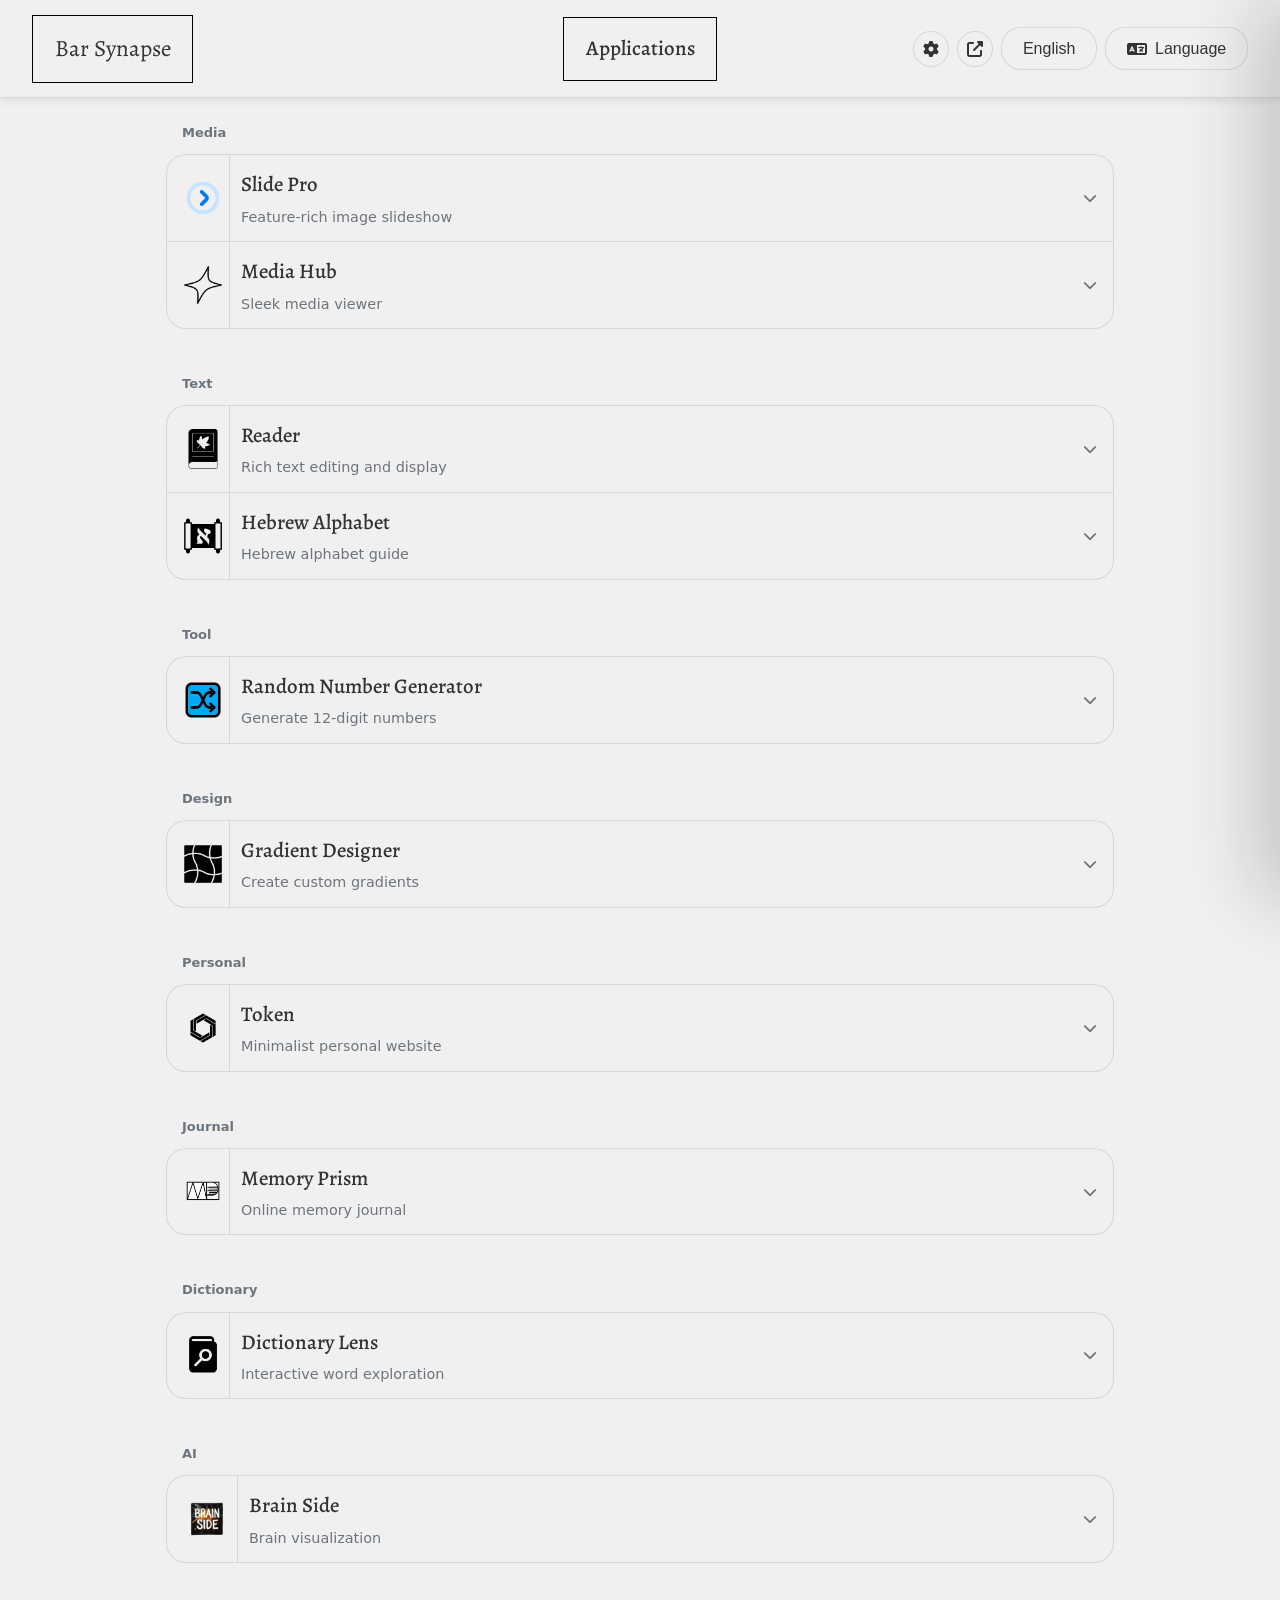
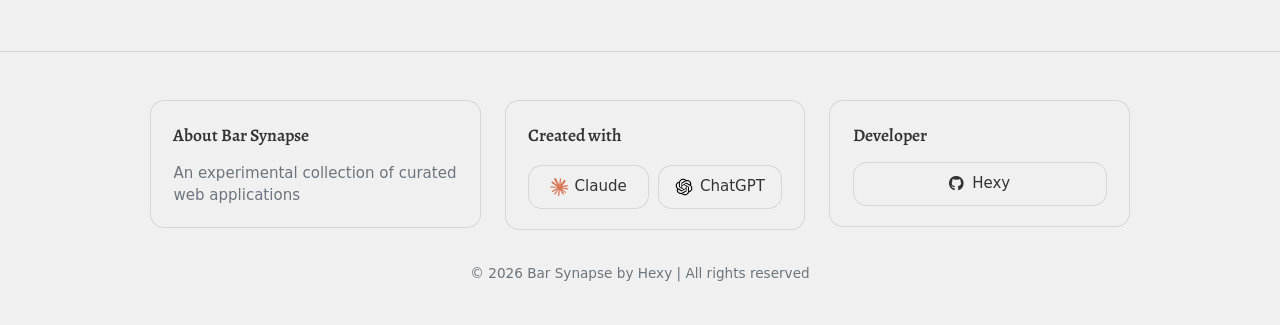
==== commit 173773de: "Update" ====
--- a/index.html
+++ b/index.html
@@ -26,28 +26,32 @@
 </div>
 <h2 class="header-title">Applications</h2>
         <nav class="language-selector" aria-label="Language selection">
-            <button class="settings-button" onclick="toggleSettingsPanel()" aria-label="Open settings"
-                aria-expanded="false">
-                <i class="fas fa-cog" aria-hidden="true"></i>
-            </button>
-            <button class="header-icon-button visit-all-icon-button" onclick="openAllWebsites()"
-                aria-label="Visit all applications in new tabs" title="Visit All">
-                <i class="fas fa-external-link-alt" aria-hidden="true"></i>
-            </button>
-            <button class="default-language-button" onclick="changeLanguage('en')"
-                aria-label="Switch to English">English</button>
-            <button class="language-button" onclick="toggleLanguageMenu()" aria-label="Select language"
-                aria-expanded="false" aria-haspopup="true">
-                <i class="fas fa-language" aria-hidden="true"></i>
-                <span>Language</span>
-            </button>
-            <div class="language-dropdown" id="language-dropdown" role="menu" aria-label="Available languages">
-                <div class="language-option" onclick="changeLanguage('he')" role="menuitem" tabindex="0">Hebrew</div>
-                <div class="language-option" onclick="changeLanguage('ar')" role="menuitem" tabindex="0">Arabic</div>
-                <div class="language-option" onclick="changeLanguage('ku')" role="menuitem" tabindex="0">Kurdish</div>
-                <div class="language-option" onclick="changeLanguage('tr')" role="menuitem" tabindex="0">Turkish</div>
-                <div class="language-option" onclick="changeLanguage('hy')" role="menuitem" tabindex="0">Armenian</div>
-                <div class="language-option" onclick="changeLanguage('ka')" role="menuitem" tabindex="0">Georgian</div>
+            <div class="action-buttons-group">
+                <button class="settings-button" onclick="toggleSettingsPanel()" aria-label="Open settings"
+                    aria-expanded="false">
+                    <i class="fas fa-cog" aria-hidden="true"></i>
+                </button>
+                <button class="header-icon-button visit-all-icon-button" onclick="openAllWebsites()"
+                    aria-label="Visit all applications in new tabs" title="Visit All">
+                    <i class="fas fa-external-link-alt" aria-hidden="true"></i>
+                </button>
+            </div>
+            <div class="language-buttons-group">
+                <button class="default-language-button" onclick="changeLanguage('en')"
+                    aria-label="Switch to English">English</button>
+                <button class="language-button" onclick="toggleLanguageMenu()" aria-label="Select language"
+                    aria-expanded="false" aria-haspopup="true">
+                    <i class="fas fa-language" aria-hidden="true"></i>
+                    <span>Language</span>
+                </button>
+                <div class="language-dropdown" id="language-dropdown" role="menu" aria-label="Available languages">
+                    <div class="language-option" onclick="changeLanguage('he')" role="menuitem" tabindex="0">Hebrew</div>
+                    <div class="language-option" onclick="changeLanguage('ar')" role="menuitem" tabindex="0">Arabic</div>
+                    <div class="language-option" onclick="changeLanguage('ku')" role="menuitem" tabindex="0">Kurdish</div>
+                    <div class="language-option" onclick="changeLanguage('tr')" role="menuitem" tabindex="0">Turkish</div>
+                    <div class="language-option" onclick="changeLanguage('hy')" role="menuitem" tabindex="0">Armenian</div>
+                    <div class="language-option" onclick="changeLanguage('ka')" role="menuitem" tabindex="0">Georgian</div>
+                </div>
             </div>
         </nav>
     </header>
--- a/styles.css
+++ b/styles.css
@@ -1,4 +1,4 @@
-@import url('https://fonts.googleapis.com/css2?family=Alegreya:wght@400;500;700&display=swap');
+﻿@import url('https://fonts.googleapis.com/css2?family=Alegreya:wght@400;500;700&display=swap');
 
 :root {
     --bg-color: #f0f0f0;
@@ -242,6 +242,18 @@
     align-items: center;
     gap: 0.5rem;
     justify-content: flex-end;
+}
+
+.action-buttons-group {
+    display: flex;
+    gap: 0.5rem;
+    align-items: center;
+}
+
+.language-buttons-group {
+    display: flex;
+    gap: 0.5rem;
+    align-items: center;
 }
 
 .settings-button,
@@ -613,13 +625,13 @@
     flex: 1;
     min-width: 0;
     position: relative;
-    padding-left: 6px;
+    padding-inline-start: 6px;
 }
 
 .list-text::before {
     content: '';
     position: absolute;
-    left: -6px;
+    inset-inline-start: -6px;
     top: -999px;
     bottom: -999px;
     width: 1px;
--- a/mobile.css
+++ b/mobile.css
@@ -41,13 +41,14 @@
     /* Header Optimization */
     header {
         grid-template-columns: 1fr;
-        gap: 0.75rem;
-        padding: max(1.25rem, var(--safe-area-inset-top)) 1.25rem 1.25rem 1.25rem;
+        gap: 1rem;
+        padding: max(1.25rem, var(--safe-area-inset-top)) 1.25rem 1.5rem 1.25rem;
     }
 
     .logo {
         justify-content: center;
         order: 1;
+        margin-bottom: 0.5rem;
     }
 
     .logo h1 {
@@ -65,18 +66,48 @@
         order: 2;
         font-size: 1.1rem;
         white-space: normal;
+        text-align: center;
+        margin-bottom: 0.5rem;
     }
 
     .language-selector {
         grid-column: 1;
         order: 3;
-        justify-content: center;
-        gap: 0.5rem;
+        justify-content: space-between;
+        gap: 0.75rem;
         width: 100%;
+        flex-wrap: wrap;
+    }
+
+    .language-selector > * {
+        flex-shrink: 0;
+    }
+
+    /* Action buttons group */
+    .action-buttons-group {
+        display: flex;
+        gap: 0.75rem;
+        align-items: center;
     }
 
     .settings-button,
-    .header-icon-button,
+    .header-icon-button {
+        min-height: 44px;
+        min-width: 44px;
+        width: 44px;
+        height: 44px;
+        padding: 0.75rem;
+    }
+
+    /* Language buttons group */
+    .language-buttons-group {
+        display: flex;
+        gap: 0.75rem;
+        align-items: center;
+        flex: 1;
+        justify-content: flex-end;
+    }
+
     .default-language-button,
     .language-button {
         min-height: 44px;
@@ -84,13 +115,6 @@
         padding: 0.75rem 1rem;
     }
 
-    .settings-button,
-    .header-icon-button {
-        width: 44px;
-        height: 44px;
-        padding: 0.75rem;
-    }
-
     /* Main Content */
     main {
         padding: 0 1.25rem 2rem;
@@ -101,75 +125,93 @@
     /* List View Optimization */
     .apps-list {
         padding: 0;
-        gap: 24px;
+        gap: 32px;
     }
 
     .list-section {
-        margin-bottom: 24px;
+        margin-bottom: 32px;
     }
 
     .list-section-header {
-        font-size: 13px;
+        font-size: 14px;
         font-weight: 600;
         padding: 0 1rem;
-        margin-bottom: 0.75rem;
+        margin-bottom: 1rem;
+        letter-spacing: 0.05em;
+        text-transform: uppercase;
     }
 
     .list-group {
         border-radius: 16px;
+        overflow: hidden;
     }
 
     .list-item {
-        min-height: 72px;
+        min-height: 80px;
         padding: 0;
         margin-bottom: 0;
+        border-bottom: 0.5px solid var(--border-color);
+    }
+
+    .list-item:last-child {
+        border-bottom: none;
     }
 
     .list-item-content {
-        padding: 14px 16px;
-        gap: 14px;
+        padding: 16px;
+        gap: 16px;
+        min-height: 80px;
     }
 
     .list-icon {
-        width: 48px;
-        height: 48px;
-        min-width: 48px;
-        border-radius: 10px;
+        width: 52px;
+        height: 52px;
+        min-width: 52px;
+        border-radius: 12px;
     }
 
     .list-title {
-        font-size: 1.15rem;
+        font-size: 1.2rem;
         font-weight: 500;
-        margin-bottom: 3px;
+        margin-bottom: 4px;
+        line-height: 1.3;
     }
 
     .list-subtitle {
-        font-size: 0.95rem;
+        font-size: 0.9rem;
         line-height: 1.4;
+        opacity: 0.8;
     }
 
     .list-chevron {
-        font-size: 1.1rem;
-        margin-inline-start: 4px;
+        font-size: 1.2rem;
+        margin-inline-start: 8px;
+        opacity: 0.6;
     }
 
     .list-item-detail {
         padding: 0;
+        background: rgba(0, 0, 0, 0.02);
+    }
+
+    [data-theme="dark"] .list-item-detail {
+        background: rgba(255, 255, 255, 0.03);
     }
 
     .detail-description {
         font-size: 1rem;
         line-height: 1.6;
         margin-bottom: 1rem;
-        padding: 0 16px 12px;
+        padding: 16px;
     }
 
     .detail-button {
-        min-height: 44px;
-        padding: 0.75rem 1.5rem;
+        min-height: 48px;
+        padding: 0.875rem 1.75rem;
         font-size: 1rem;
         margin: 0 16px 16px;
         gap: 10px;
+        border-radius: 12px;
     }
 
     .detail-button .icon {
@@ -245,10 +287,11 @@
 
     /* Language Dropdown */
     .language-dropdown {
-        left: 50%;
-        right: auto;
-        transform: translateX(-50%);
-        min-width: 200px;
+        right: 0;
+        left: auto;
+        transform: none;
+        min-width: 180px;
+        max-width: 200px;
     }
 
     .language-option {
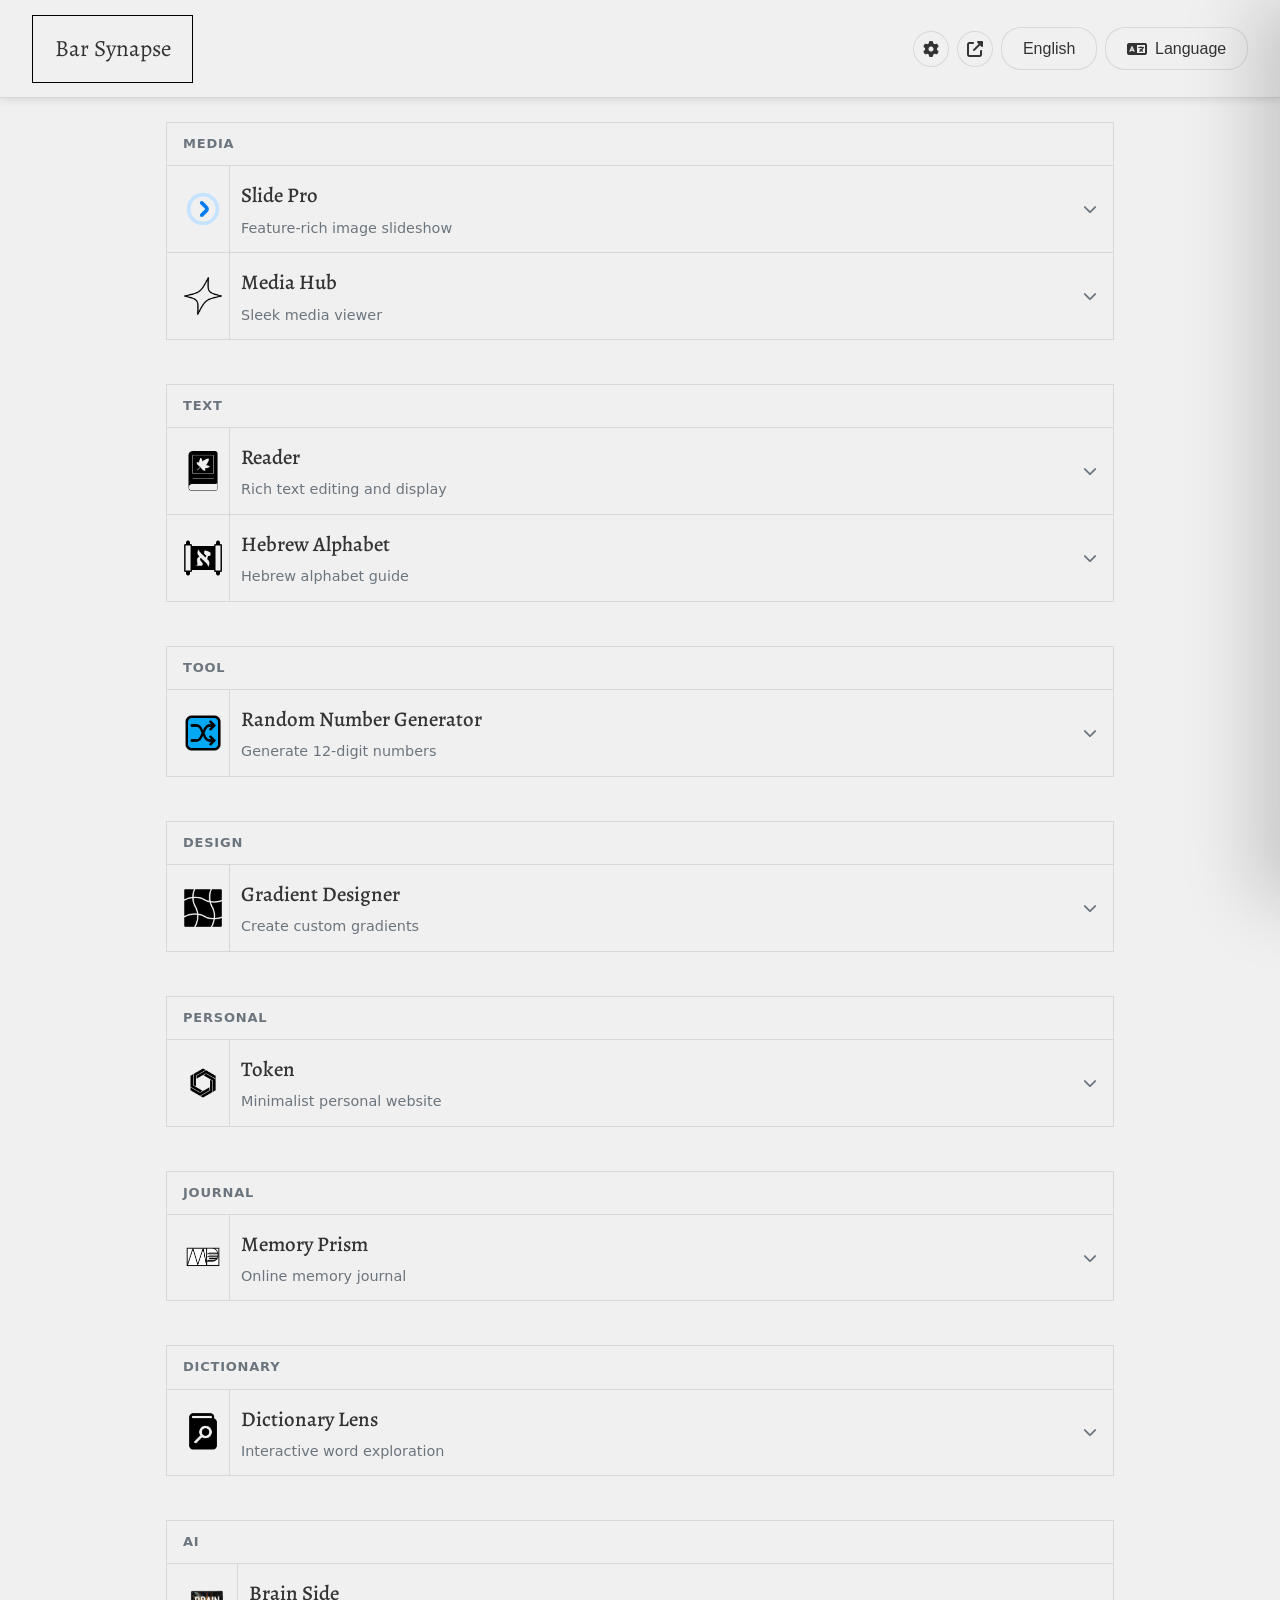
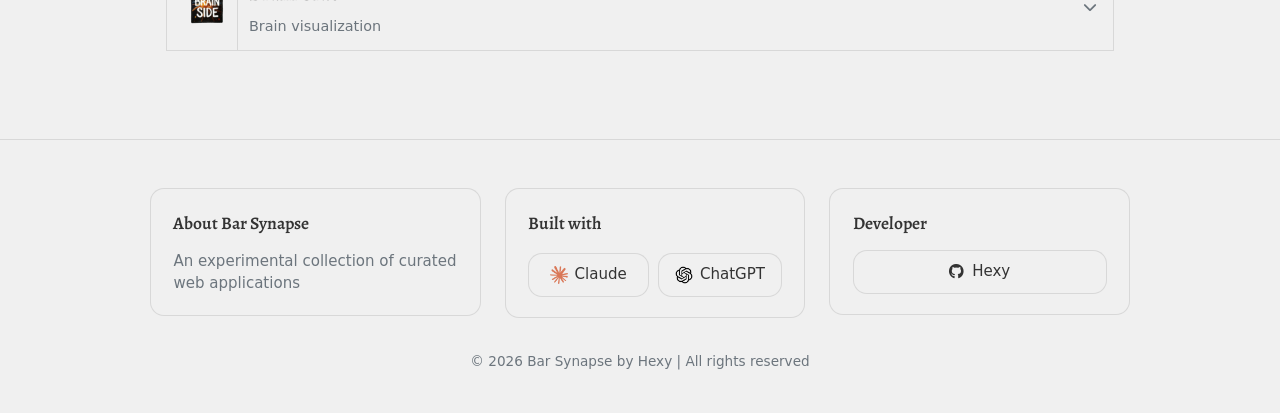
==== commit 41991d9f: "Update" ====
--- a/index.html
+++ b/index.html
@@ -1,434 +1,429 @@
-<!DOCTYPE html>
-<html lang="en">
-
-<head>
-    <meta charset="UTF-8">
-    <meta name="viewport" content="width=device-width, initial-scale=1.0, viewport-fit=cover">
-    <meta name="apple-mobile-web-app-capable" content="yes">
-    <meta name="apple-mobile-web-app-status-bar-style" content="default">
-    <meta name="apple-mobile-web-app-title" content="Bar Synapse">
-    <meta name="description" content="Bar Synapse - An experimental collection of curated web applications by Hexy.">
-    <title>Bar Synapse</title>
-    <link rel="icon" href="favicon.ico" type="image/x-icon">
-    <link rel="stylesheet" href="https://cdnjs.cloudflare.com/ajax/libs/font-awesome/6.4.0/css/all.min.css">
-    <link rel="preconnect" href="https://fonts.googleapis.com">
-    <link rel="preconnect" href="https://fonts.gstatic.com" crossorigin>
-    <link rel="stylesheet" href="styles.css">
-    <link rel="stylesheet" href="mobile.css">
-</head>
-
-<body>
-    <div id="toast" class="toast" role="status" aria-live="polite"></div>
-
-    <header role="banner">
-        <div class="logo">
-            <h1>Bar Synapse</h1>
-</div>
-<h2 class="header-title">Applications</h2>
-        <nav class="language-selector" aria-label="Language selection">
-            <div class="action-buttons-group">
-                <button class="settings-button" onclick="toggleSettingsPanel()" aria-label="Open settings"
-                    aria-expanded="false">
-                    <i class="fas fa-cog" aria-hidden="true"></i>
-                </button>
-                <button class="header-icon-button visit-all-icon-button" onclick="openAllWebsites()"
-                    aria-label="Visit all applications in new tabs" title="Visit All">
-                    <i class="fas fa-external-link-alt" aria-hidden="true"></i>
-                </button>
-            </div>
-            <div class="language-buttons-group">
-                <button class="default-language-button" onclick="changeLanguage('en')"
-                    aria-label="Switch to English">English</button>
-                <button class="language-button" onclick="toggleLanguageMenu()" aria-label="Select language"
-                    aria-expanded="false" aria-haspopup="true">
-                    <i class="fas fa-language" aria-hidden="true"></i>
-                    <span>Language</span>
-                </button>
-                <div class="language-dropdown" id="language-dropdown" role="menu" aria-label="Available languages">
-                    <div class="language-option" onclick="changeLanguage('he')" role="menuitem" tabindex="0">Hebrew</div>
-                    <div class="language-option" onclick="changeLanguage('ar')" role="menuitem" tabindex="0">Arabic</div>
-                    <div class="language-option" onclick="changeLanguage('ku')" role="menuitem" tabindex="0">Kurdish</div>
-                    <div class="language-option" onclick="changeLanguage('tr')" role="menuitem" tabindex="0">Turkish</div>
-                    <div class="language-option" onclick="changeLanguage('hy')" role="menuitem" tabindex="0">Armenian</div>
-                    <div class="language-option" onclick="changeLanguage('ka')" role="menuitem" tabindex="0">Georgian</div>
-                </div>
-            </div>
-        </nav>
-    </header>
-
-    <!-- Settings Panel -->
-    <div class="settings-overlay" id="settings-overlay" onclick="closeSettingsPanel()"></div>
-    <div class="settings-panel" id="settings-panel" role="dialog" aria-label="Settings">
-        <div class="settings-header">
-            <h2>Settings</h2>
-            <button class="close-settings" onclick="closeSettingsPanel()" aria-label="Close settings">
-                <i class="fas fa-times"></i>
-            </button>
-        </div>
-        <div class="settings-content">
-            <div class="setting-item">
-                <div class="setting-label">
-                    <span>Appearance</span>
-                </div>
-                <button class="toggle-switch" onclick="toggleTheme(event)" aria-label="Toggle appearance"
-                    aria-pressed="false">
-                    <div class="switch-track">
-                        <div class="switch-thumb" id="switch-thumb-label">W</div>
-                    </div>
-                </button>
-            </div>
-        </div>
-    </div>
-
-    <main role="main" aria-label="Application gallery">
-        <!-- Apps List -->
-        <div class="apps-list" role="list">
-            <!-- Media Category -->
-            <div class="list-section">
-                <h3 class="list-section-header">Media</h3>
-                <div class="list-group">
-                    <div class="list-item" data-index="0" data-category="media" role="listitem" tabindex="0"
-                        aria-expanded="false" aria-controls="detail-0">
-                        <div class="list-item-content">
-                            <img src="icons/SlidePro/favicon.ico" alt="Slide Pro Icon"
-                                class="list-icon">
-                            <div class="list-text">
-                                <div class="list-title">Slide Pro</div>
-                                <div class="list-subtitle">Feature-rich image slideshow</div>
-                            </div>
-                            <i class="fas fa-chevron-down list-chevron" aria-hidden="true"></i>
-                        </div>
-                        <div class="list-item-detail" id="detail-0">
-                            <p class="detail-description">A sleek, feature-rich image slideshow web app. Upload multiple
-                                images and control the slideshow with start, stop, shuffle, fullscreen, loop, and
-                                progress bar options. Customize slide delay, navigate with arrow keys, and enjoy smooth
-                                transitions with a responsive design.</p>
-                            <a href="https://slideprofirst.vercel.app" target="_blank" rel="noopener noreferrer" class="detail-button">
-                                <svg class="icon" viewBox="0 0 24 24">
-                                    <path d="M18 13v6a2 2 0 0 1-2 2H5a2 2 0 0 1-2-2V8a2 2 0 0 1 2-2h6"></path>
-                                    <polyline points="15 3 21 3 21 9"></polyline>
-                                    <line x1="10" y1="14" x2="21" y2="3"></line>
-                                </svg>
-                                Visit
-                            </a>
-                        </div>
-                    </div>
-
-                    <div class="list-item" data-index="3" data-category="media" role="listitem" tabindex="0"
-                        aria-expanded="false" aria-controls="detail-3">
-                        <div class="list-item-content">
-                            <img src="icons/MediaHub/favicon.ico" alt="Media Hub Icon"
-                                class="list-icon invert-in-dark">
-                            <div class="list-text">
-                                <div class="list-title">Media Hub</div>
-                                <div class="list-subtitle">Sleek media viewer</div>
-                            </div>
-                            <i class="fas fa-chevron-down list-chevron" aria-hidden="true"></i>
-                        </div>
-                        <div class="list-item-detail" id="detail-3">
-                            <p class="detail-description">A sleek media viewer web app for images and videos with a
-                                modern UI. Features include fullscreen viewing, keyboard navigation, file upload
-                                support, blur background effects, and an index system. It offers smooth transitions and
-                                a responsive design.</p>
-                            <a href="https://mediahub-cpnc.onrender.com" target="_blank" rel="noopener noreferrer" class="detail-button">
-                                <svg class="icon" viewBox="0 0 24 24">
-                                    <path d="M18 13v6a2 2 0 0 1-2 2H5a2 2 0 0 1-2-2V8a2 2 0 0 1 2-2h6"></path>
-                                    <polyline points="15 3 21 3 21 9"></polyline>
-                                    <line x1="10" y1="14" x2="21" y2="3"></line>
-                                </svg>
-                                Visit
-                            </a>
-                        </div>
-                    </div>
-                </div>
-            </div>
-
-            <!-- Text Category -->
-            <div class="list-section">
-                <h3 class="list-section-header">Text</h3>
-                <div class="list-group">
-                    <div class="list-item" data-index="1" data-category="text" role="listitem" tabindex="0"
-                        aria-expanded="false" aria-controls="detail-1">
-                        <div class="list-item-content">
-                            <img src="icons/Reader/favicon.ico" alt="Reader Icon" class="list-icon">
-                            <div class="list-text">
-                                <div class="list-title">Reader</div>
-                                <div class="list-subtitle">Rich text editing and display</div>
-                            </div>
-                            <i class="fas fa-chevron-down list-chevron" aria-hidden="true"></i>
-                        </div>
-                        <div class="list-item-detail" id="detail-1">
-                            <p class="detail-description">Reader is a simple web app designed for rich text editing and
-                                display. The application features a clean, minimalist design with rounded edges and a
-                                user-friendly interface. Users can input text into an editor with a customized toolbar
-                                and submit it to display the formatted content below.</p>
-                            <a href="https://readercontent.vercel.app" target="_blank" rel="noopener noreferrer" class="detail-button">
-                                <svg class="icon" viewBox="0 0 24 24">
-                                    <path d="M18 13v6a2 2 0 0 1-2 2H5a2 2 0 0 1-2-2V8a2 2 0 0 1 2-2h6"></path>
-                                    <polyline points="15 3 21 3 21 9"></polyline>
-                                    <line x1="10" y1="14" x2="21" y2="3"></line>
-                                </svg>
-                                Visit
-                            </a>
-                        </div>
-                    </div>
-
-                    <div class="list-item" data-index="9" data-category="text" role="listitem" tabindex="0"
-                        aria-expanded="false" aria-controls="detail-9">
-                        <div class="list-item-content">
-                            <img src="icons/HebrewAlphabet/favicon.ico" alt="Hebrew Alphabet Icon" class="list-icon invert-in-dark">
-                            <div class="list-text">
-                                <div class="list-title">Hebrew Alphabet</div>
-                                <div class="list-subtitle">Hebrew alphabet guide</div>
-                            </div>
-                            <i class="fas fa-chevron-down list-chevron" aria-hidden="true"></i>
-                        </div>
-                        <div class="list-item-detail" id="detail-9">
-                            <p class="detail-description">A simple, immersive Hebrew alphabet experience for browsing all 22 letters and learning a short meaning, value, and note for each one.</p>
-                            <a href="https://hebrewalphabet.vercel.app/" target="_blank" rel="noopener noreferrer" class="detail-button">
-                                <svg class="icon" viewBox="0 0 24 24">
-                                    <path d="M18 13v6a2 2 0 0 1-2 2H5a2 2 0 0 1-2-2V8a2 2 0 0 1 2-2h6"></path>
-                                    <polyline points="15 3 21 3 21 9"></polyline>
-                                    <line x1="10" y1="14" x2="21" y2="3"></line>
-                                </svg>
-                                Visit
-                            </a>
-                        </div>
-                    </div>
-                </div>
-            </div>
-
-            <!-- Tool Category -->
-            <div class="list-section">
-                <h3 class="list-section-header">Tool</h3>
-                <div class="list-group">
-                    <div class="list-item" data-index="2" data-category="tool" role="listitem" tabindex="0"
-                        aria-expanded="false" aria-controls="detail-2">
-                        <div class="list-item-content">
-                            <img src="icons/RandomNumberGenerator/favicon.ico"
-                                alt="Random Number Generator Icon" class="list-icon">
-                            <div class="list-text">
-                                <div class="list-title">Random Number Generator</div>
-                                <div class="list-subtitle">Generate 12-digit numbers</div>
-                            </div>
-                            <i class="fas fa-chevron-down list-chevron" aria-hidden="true"></i>
-                        </div>
-                        <div class="list-item-detail" id="detail-2">
-                            <p class="detail-description">A simple web app that generates 12-digit numbers. It features
-                                a button to generate numbers, a display area, and a copy-to-clipboard function. The
-                                design includes a responsive layout, and interactive buttons. Ideal for quick and easy
-                                random number generation.</p>
-                            <a href="https://randomnumbergeneratoron.vercel.app" target="_blank" rel="noopener noreferrer" class="detail-button">
-                                <svg class="icon" viewBox="0 0 24 24">
-                                    <path d="M18 13v6a2 2 0 0 1-2 2H5a2 2 0 0 1-2-2V8a2 2 0 0 1 2-2h6"></path>
-                                    <polyline points="15 3 21 3 21 9"></polyline>
-                                    <line x1="10" y1="14" x2="21" y2="3"></line>
-                                </svg>
-                                Visit
-                            </a>
-                        </div>
-                    </div>
-                </div>
-            </div>
-
-            <!-- Design Category -->
-            <div class="list-section">
-                <h3 class="list-section-header">Design</h3>
-                <div class="list-group">
-                    <div class="list-item" data-index="4" data-category="design" role="listitem" tabindex="0"
-                        aria-expanded="false" aria-controls="detail-4">
-                        <div class="list-item-content">
-                            <img src="icons/GradientDesigner/favicon.ico" alt="Gradient Designer Icon"
-                                class="list-icon invert-in-dark">
-                            <div class="list-text">
-                                <div class="list-title">Gradient Designer</div>
-                                <div class="list-subtitle">Create custom gradients</div>
-                            </div>
-                            <i class="fas fa-chevron-down list-chevron" aria-hidden="true"></i>
-                        </div>
-                        <div class="list-item-detail" id="detail-4">
-                            <p class="detail-description">A dynamic Gradient Designer web app for creating, customizing,
-                                and downloading gradient backgrounds. Generate random gradients, manually select colors,
-                                extract colors from photos, and view color names. Enjoy responsive design and an
-                                interactive UI for a seamless experience.</p>
-                            <a href="https://gradientdesigner.vercel.app" target="_blank" rel="noopener noreferrer" class="detail-button">
-                                <svg class="icon" viewBox="0 0 24 24">
-                                    <path d="M18 13v6a2 2 0 0 1-2 2H5a2 2 0 0 1-2-2V8a2 2 0 0 1 2-2h6"></path>
-                                    <polyline points="15 3 21 3 21 9"></polyline>
-                                    <line x1="10" y1="14" x2="21" y2="3"></line>
-                                </svg>
-                                Visit
-                            </a>
-                        </div>
-                    </div>
-                </div>
-            </div>
-
-            <!-- Personal Category -->
-            <div class="list-section">
-                <h3 class="list-section-header">Personal</h3>
-                <div class="list-group">
-                    <div class="list-item" data-index="5" data-category="personal" role="listitem" tabindex="0"
-                        aria-expanded="false" aria-controls="detail-5">
-                        <div class="list-item-content">
-                            <img src="icons/Token/favicon.ico" alt="Token Icon" class="list-icon invert-in-dark">
-                            <div class="list-text">
-                                <div class="list-title">Token</div>
-                                <div class="list-subtitle">Minimalist personal website</div>
-                            </div>
-                            <i class="fas fa-chevron-down list-chevron" aria-hidden="true"></i>
-                        </div>
-                        <div class="list-item-detail" id="detail-5">
-                            <p class="detail-description">A sleek, minimalist personal website offering a seamless user
-                                experience with intuitive navigation and modern aesthetics.</p>
-                            <a href="https://tokenhexy.vercel.app/" target="_blank" rel="noopener noreferrer" class="detail-button">
-                                <svg class="icon" viewBox="0 0 24 24">
-                                    <path d="M18 13v6a2 2 0 0 1-2 2H5a2 2 0 0 1-2-2V8a2 2 0 0 1 2-2h6"></path>
-                                    <polyline points="15 3 21 3 21 9"></polyline>
-                                    <line x1="10" y1="14" x2="21" y2="3"></line>
-                                </svg>
-                                Visit
-                            </a>
-                        </div>
-                    </div>
-                </div>
-            </div>
-
-            <!-- Journal Category -->
-            <div class="list-section">
-                <h3 class="list-section-header">Journal</h3>
-                <div class="list-group">
-                    <div class="list-item" data-index="6" data-category="journal" role="listitem" tabindex="0"
-                        aria-expanded="false" aria-controls="detail-6">
-                        <div class="list-item-content">
-                            <img src="icons/MemoryPrism/favicon.ico" alt="Memory Prism Icon"
-                                class="list-icon">
-                            <div class="list-text">
-                                <div class="list-title">Memory Prism</div>
-                                <div class="list-subtitle">Online memory journal</div>
-                            </div>
-                            <i class="fas fa-chevron-down list-chevron" aria-hidden="true"></i>
-                        </div>
-                        <div class="list-item-detail" id="detail-6">
-                            <p class="detail-description">An online memory that lets you easily write and save your
-                                personal entries. Use the simple editor to capture your thoughts, format them as you
-                                like, and revisit them anytime. Duplicate entries are prevented to keep your journal
-                                unique. You can also save all your entries to a file or load them back, ensuring your
-                                memories are secure and accessible.</p>
-                            <a href="https://memoryprism.vercel.app" target="_blank" rel="noopener noreferrer" class="detail-button">
-                                <svg class="icon" viewBox="0 0 24 24">
-                                    <path d="M18 13v6a2 2 0 0 1-2 2H5a2 2 0 0 1-2-2V8a2 2 0 0 1 2-2h6"></path>
-                                    <polyline points="15 3 21 3 21 9"></polyline>
-                                    <line x1="10" y1="14" x2="21" y2="3"></line>
-                                </svg>
-                                Visit
-                            </a>
-                        </div>
-                    </div>
-                </div>
-            </div>
-
-            <!-- Dictionary Category -->
-            <div class="list-section">
-                <h3 class="list-section-header">Dictionary</h3>
-                <div class="list-group">
-                    <div class="list-item" data-index="7" data-category="dictionary" role="listitem" tabindex="0"
-                        aria-expanded="false" aria-controls="detail-7">
-                        <div class="list-item-content">
-                            <img src="icons/DictionaryLens/favicon.ico"
-                                alt="Dictionary Lens Icon" class="list-icon">
-                            <div class="list-text">
-                                <div class="list-title">Dictionary Lens</div>
-                                <div class="list-subtitle">Interactive word exploration</div>
-                            </div>
-                            <i class="fas fa-chevron-down list-chevron" aria-hidden="true"></i>
-                        </div>
-                        <div class="list-item-detail" id="detail-7">
-                            <p class="detail-description">Dictionary Lens is an interactive web application that brings
-                                words to life with definitions and visual imagery. Search for any word to see its
-                                meanings, usage examples, and related images in a clean, modern interface. Features
-                                history and a clickable mode that lets you explore word relationships by clicking on
-                                terms within definitions.</p>
-                            <a href="https://dlalternative.onrender.com" target="_blank" rel="noopener noreferrer" class="detail-button">
-                                <svg class="icon" viewBox="0 0 24 24">
-                                    <path d="M18 13v6a2 2 0 0 1-2 2H5a2 2 0 0 1-2-2V8a2 2 0 0 1 2-2h6"></path>
-                                    <polyline points="15 3 21 3 21 9"></polyline>
-                                    <line x1="10" y1="14" x2="21" y2="3"></line>
-                                </svg>
-                                Visit
-                            </a>
-                        </div>
-                    </div>
-                </div>
-            </div>
-
-            <!-- AI Category -->
-            <div class="list-section">
-                <h3 class="list-section-header">AI</h3>
-                <div class="list-group">
-                    <div class="list-item" data-index="8" data-category="ai" role="listitem" tabindex="0"
-                        aria-expanded="false" aria-controls="detail-8">
-                        <div class="list-item-content">
-                            <img src="icons/BrainSide/favicon.ico"
-                                alt="Brain Side Icon" class="list-icon brain-side-icon">
-                            <div class="list-text">
-                                <div class="list-title">Brain Side</div>
-                                <div class="list-subtitle">Brain visualization</div>
-                            </div>
-                            <i class="fas fa-chevron-down list-chevron" aria-hidden="true"></i>
-                        </div>
-                        <div class="list-item-detail" id="detail-8">
-                            <p class="detail-description">AI-powered interactive brain visualization. Search any
-                                activity to see which brain regions light up.</p>
-                            <a href="https://brainsidepro.onrender.com/" target="_blank" rel="noopener noreferrer" class="detail-button">
-                                <svg class="icon" viewBox="0 0 24 24">
-                                    <path d="M18 13v6a2 2 0 0 1-2 2H5a2 2 0 0 1-2-2V8a2 2 0 0 1 2-2h6"></path>
-                                    <polyline points="15 3 21 3 21 9"></polyline>
-                                    <line x1="10" y1="14" x2="21" y2="3"></line>
-                                </svg>
-                                Visit
-                            </a>
-                        </div>
-                    </div>
-                </div>
-            </div>
-        </div>
-    </main>
-
-        <footer role="contentinfo">
-            <div class="footer-content">
-                <div class="footer-section">
-                    <p class="footer-title">About Bar Synapse</p>
-                    <p>An experimental collection of curated web applications</p>
-                </div>
-                <div class="footer-section">
-                    <p class="footer-title">Created with</p>
-                    <div class="tool-links">
-                        <a href="https://claude.ai/" target="_blank" rel="noopener noreferrer" class="ai-tool-button"
-                            aria-label="Claude AI (opens in new tab)">
-                            <img src="logos/claude.png" alt="" class="ai-logo">Claude
-                        </a>
-                        <a href="https://chatgpt.com/" target="_blank" rel="noopener noreferrer" class="ai-tool-button"
-                            aria-label="ChatGPT (opens in new tab)">
-                            <img src="logos/openai.png" alt="" class="ai-logo">ChatGPT
-                        </a>
-                    </div>
-                </div>
-                <div class="footer-section">
-                    <p class="footer-title">Developer</p>
-                    <a href="https://github.com/hexyon" target="_blank" rel="noopener noreferrer" class="github-link"
-                        aria-label="Hexy's GitHub profile (opens in new tab)">
-                        <i class="fab fa-github" aria-hidden="true"></i>
-                        Hexy
-                    </a>
-                </div>
-            </div>
-            <div class="copyright">
-                <p>© 2026 Bar Synapse by Hexy | All rights reserved</p>
-            </div>
-        </footer>
-
-        <script src="script.js"></script>
-</body>
-
-</html>
+<!DOCTYPE html>
+<html lang="en">
+
+<head>
+    <meta charset="UTF-8">
+    <meta name="viewport" content="width=device-width, initial-scale=1.0, viewport-fit=cover">
+    <meta name="apple-mobile-web-app-capable" content="yes">
+    <meta name="apple-mobile-web-app-status-bar-style" content="default">
+    <meta name="apple-mobile-web-app-title" content="Bar Synapse">
+    <meta name="description" content="Bar Synapse - An experimental collection of curated web applications by Hexy.">
+    <title>Bar Synapse</title>
+    <link rel="icon" href="favicon.ico" type="image/x-icon">
+    <link rel="stylesheet" href="https://cdnjs.cloudflare.com/ajax/libs/font-awesome/6.4.0/css/all.min.css">
+    <link rel="preconnect" href="https://fonts.googleapis.com">
+    <link rel="preconnect" href="https://fonts.gstatic.com" crossorigin>
+    <link rel="stylesheet" href="styles.css">
+    <link rel="stylesheet" href="mobile.css">
+</head>
+
+<body>
+    <div id="toast" class="toast" role="status" aria-live="polite"></div>
+
+    <header role="banner">
+        <div class="logo">
+            <h1>Bar Synapse</h1>
+        </div>
+        <nav class="language-selector" aria-label="Language selection">
+            <button class="settings-button" onclick="toggleSettingsPanel()" aria-label="Open settings"
+                aria-expanded="false">
+                <i class="fas fa-cog" aria-hidden="true"></i>
+            </button>
+            <button class="header-icon-button visit-all-icon-button" onclick="openAllWebsites()"
+                aria-label="Visit all applications in new tabs" title="Visit All">
+                <i class="fas fa-external-link-alt" aria-hidden="true"></i>
+            </button>
+            <button class="default-language-button" onclick="changeLanguage('en')"
+                aria-label="Switch to English">English</button>
+            <button class="language-button" onclick="toggleLanguageMenu()" aria-label="Select language"
+                aria-expanded="false" aria-haspopup="true">
+                <i class="fas fa-language" aria-hidden="true"></i>
+                <span>Language</span>
+            </button>
+            <div class="language-dropdown" id="language-dropdown" role="menu" aria-label="Available languages">
+                <div class="language-option" onclick="changeLanguage('he')" role="menuitem" tabindex="0">Hebrew</div>
+                <div class="language-option" onclick="changeLanguage('ar')" role="menuitem" tabindex="0">Arabic</div>
+                <div class="language-option" onclick="changeLanguage('ku')" role="menuitem" tabindex="0">Kurdish</div>
+                <div class="language-option" onclick="changeLanguage('tr')" role="menuitem" tabindex="0">Turkish</div>
+                <div class="language-option" onclick="changeLanguage('hy')" role="menuitem" tabindex="0">Armenian</div>
+                <div class="language-option" onclick="changeLanguage('ka')" role="menuitem" tabindex="0">Georgian</div>
+            </div>
+        </nav>
+    </header>
+
+    <!-- Settings Panel -->
+    <div class="settings-overlay" id="settings-overlay" onclick="closeSettingsPanel()"></div>
+    <div class="settings-panel" id="settings-panel" role="dialog" aria-label="Settings">
+        <div class="settings-header">
+            <h2>Settings</h2>
+            <button class="close-settings" onclick="closeSettingsPanel()" aria-label="Close settings">
+                <i class="fas fa-times"></i>
+            </button>
+        </div>
+        <div class="settings-content">
+            <div class="setting-item">
+                <div class="setting-label">
+                    <span>Appearance</span>
+                </div>
+                <button class="toggle-switch" onclick="toggleTheme(event)" aria-label="Toggle appearance"
+                    aria-pressed="false">
+                    <div class="switch-track">
+                        <div class="switch-thumb" id="switch-thumb-label">W</div>
+                    </div>
+                </button>
+            </div>
+        </div>
+    </div>
+
+    <main role="main" aria-label="Application gallery">
+        <!-- Apps List -->
+        <div class="apps-list" role="list">
+            <!-- Media Category -->
+            <div class="list-section">
+                <h3 class="list-section-header">Media</h3>
+                <div class="list-group">
+                    <div class="list-item" data-index="0" data-category="media" role="listitem" tabindex="0"
+                        aria-expanded="false" aria-controls="detail-0">
+                        <div class="list-item-content">
+                            <img src="icons/SlidePro/favicon.ico" alt="Slide Pro Icon"
+                                class="list-icon">
+                            <div class="list-text">
+                                <div class="list-title">Slide Pro</div>
+                                <div class="list-subtitle">Feature-rich image slideshow</div>
+                            </div>
+                            <i class="fas fa-chevron-down list-chevron" aria-hidden="true"></i>
+                        </div>
+                        <div class="list-item-detail" id="detail-0">
+                            <p class="detail-description">A sleek, feature-rich image slideshow web app. Upload multiple
+                                images and control the slideshow with start, stop, shuffle, fullscreen, loop, and
+                                progress bar options. Customize slide delay, navigate with arrow keys, and enjoy smooth
+                                transitions with a responsive design.</p>
+                            <a href="https://slideprofirst.vercel.app" target="_blank" rel="noopener noreferrer" class="detail-button">
+                                <svg class="icon" viewBox="0 0 24 24">
+                                    <path d="M18 13v6a2 2 0 0 1-2 2H5a2 2 0 0 1-2-2V8a2 2 0 0 1 2-2h6"></path>
+                                    <polyline points="15 3 21 3 21 9"></polyline>
+                                    <line x1="10" y1="14" x2="21" y2="3"></line>
+                                </svg>
+                                Visit
+                            </a>
+                        </div>
+                    </div>
+
+                    <div class="list-item" data-index="3" data-category="media" role="listitem" tabindex="0"
+                        aria-expanded="false" aria-controls="detail-3">
+                        <div class="list-item-content">
+                            <img src="icons/MediaHub/favicon.ico" alt="Media Hub Icon"
+                                class="list-icon invert-in-dark">
+                            <div class="list-text">
+                                <div class="list-title">Media Hub</div>
+                                <div class="list-subtitle">Sleek media viewer</div>
+                            </div>
+                            <i class="fas fa-chevron-down list-chevron" aria-hidden="true"></i>
+                        </div>
+                        <div class="list-item-detail" id="detail-3">
+                            <p class="detail-description">A sleek media viewer web app for images and videos with a
+                                modern UI. Features include fullscreen viewing, keyboard navigation, file upload
+                                support, blur background effects, and an index system. It offers smooth transitions and
+                                a responsive design.</p>
+                            <a href="https://mediahub-cpnc.onrender.com" target="_blank" rel="noopener noreferrer" class="detail-button">
+                                <svg class="icon" viewBox="0 0 24 24">
+                                    <path d="M18 13v6a2 2 0 0 1-2 2H5a2 2 0 0 1-2-2V8a2 2 0 0 1 2-2h6"></path>
+                                    <polyline points="15 3 21 3 21 9"></polyline>
+                                    <line x1="10" y1="14" x2="21" y2="3"></line>
+                                </svg>
+                                Visit
+                            </a>
+                        </div>
+                    </div>
+                </div>
+            </div>
+
+            <!-- Text Category -->
+            <div class="list-section">
+                <h3 class="list-section-header">Text</h3>
+                <div class="list-group">
+                    <div class="list-item" data-index="1" data-category="text" role="listitem" tabindex="0"
+                        aria-expanded="false" aria-controls="detail-1">
+                        <div class="list-item-content">
+                            <img src="icons/Reader/favicon.ico" alt="Reader Icon" class="list-icon">
+                            <div class="list-text">
+                                <div class="list-title">Reader</div>
+                                <div class="list-subtitle">Rich text editing and display</div>
+                            </div>
+                            <i class="fas fa-chevron-down list-chevron" aria-hidden="true"></i>
+                        </div>
+                        <div class="list-item-detail" id="detail-1">
+                            <p class="detail-description">Reader is a simple web app designed for rich text editing and
+                                display. The application features a clean, minimalist design with rounded edges and a
+                                user-friendly interface. Users can input text into an editor with a customized toolbar
+                                and submit it to display the formatted content below.</p>
+                            <a href="https://readercontent.vercel.app" target="_blank" rel="noopener noreferrer" class="detail-button">
+                                <svg class="icon" viewBox="0 0 24 24">
+                                    <path d="M18 13v6a2 2 0 0 1-2 2H5a2 2 0 0 1-2-2V8a2 2 0 0 1 2-2h6"></path>
+                                    <polyline points="15 3 21 3 21 9"></polyline>
+                                    <line x1="10" y1="14" x2="21" y2="3"></line>
+                                </svg>
+                                Visit
+                            </a>
+                        </div>
+                    </div>
+
+                    <div class="list-item" data-index="9" data-category="text" role="listitem" tabindex="0"
+                        aria-expanded="false" aria-controls="detail-9">
+                        <div class="list-item-content">
+                            <img src="icons/HebrewAlphabet/favicon.ico" alt="Hebrew Alphabet Icon" class="list-icon invert-in-dark">
+                            <div class="list-text">
+                                <div class="list-title">Hebrew Alphabet</div>
+                                <div class="list-subtitle">Hebrew alphabet guide</div>
+                            </div>
+                            <i class="fas fa-chevron-down list-chevron" aria-hidden="true"></i>
+                        </div>
+                        <div class="list-item-detail" id="detail-9">
+                            <p class="detail-description">A simple, immersive Hebrew alphabet experience for browsing all 22 letters and learning a short meaning, value, and note for each one.</p>
+                            <a href="https://hebrewalphabet.vercel.app/" target="_blank" rel="noopener noreferrer" class="detail-button">
+                                <svg class="icon" viewBox="0 0 24 24">
+                                    <path d="M18 13v6a2 2 0 0 1-2 2H5a2 2 0 0 1-2-2V8a2 2 0 0 1 2-2h6"></path>
+                                    <polyline points="15 3 21 3 21 9"></polyline>
+                                    <line x1="10" y1="14" x2="21" y2="3"></line>
+                                </svg>
+                                Visit
+                            </a>
+                        </div>
+                    </div>
+                </div>
+            </div>
+
+            <!-- Tool Category -->
+            <div class="list-section">
+                <h3 class="list-section-header">Tool</h3>
+                <div class="list-group">
+                    <div class="list-item" data-index="2" data-category="tool" role="listitem" tabindex="0"
+                        aria-expanded="false" aria-controls="detail-2">
+                        <div class="list-item-content">
+                            <img src="icons/RandomNumberGenerator/favicon.ico"
+                                alt="Random Number Generator Icon" class="list-icon">
+                            <div class="list-text">
+                                <div class="list-title">Random Number Generator</div>
+                                <div class="list-subtitle">Generate 12-digit numbers</div>
+                            </div>
+                            <i class="fas fa-chevron-down list-chevron" aria-hidden="true"></i>
+                        </div>
+                        <div class="list-item-detail" id="detail-2">
+                            <p class="detail-description">A simple web app that generates 12-digit numbers. It features
+                                a button to generate numbers, a display area, and a copy-to-clipboard function. The
+                                design includes a responsive layout, and interactive buttons. Ideal for quick and easy
+                                random number generation.</p>
+                            <a href="https://randomnumbergeneratoron.vercel.app" target="_blank" rel="noopener noreferrer" class="detail-button">
+                                <svg class="icon" viewBox="0 0 24 24">
+                                    <path d="M18 13v6a2 2 0 0 1-2 2H5a2 2 0 0 1-2-2V8a2 2 0 0 1 2-2h6"></path>
+                                    <polyline points="15 3 21 3 21 9"></polyline>
+                                    <line x1="10" y1="14" x2="21" y2="3"></line>
+                                </svg>
+                                Visit
+                            </a>
+                        </div>
+                    </div>
+                </div>
+            </div>
+
+            <!-- Design Category -->
+            <div class="list-section">
+                <h3 class="list-section-header">Design</h3>
+                <div class="list-group">
+                    <div class="list-item" data-index="4" data-category="design" role="listitem" tabindex="0"
+                        aria-expanded="false" aria-controls="detail-4">
+                        <div class="list-item-content">
+                            <img src="icons/GradientDesigner/favicon.ico" alt="Gradient Designer Icon"
+                                class="list-icon invert-in-dark">
+                            <div class="list-text">
+                                <div class="list-title">Gradient Designer</div>
+                                <div class="list-subtitle">Create custom gradients</div>
+                            </div>
+                            <i class="fas fa-chevron-down list-chevron" aria-hidden="true"></i>
+                        </div>
+                        <div class="list-item-detail" id="detail-4">
+                            <p class="detail-description">A dynamic Gradient Designer web app for creating, customizing,
+                                and downloading gradient backgrounds. Generate random gradients, manually select colors,
+                                extract colors from photos, and view color names. Enjoy responsive design and an
+                                interactive UI for a seamless experience.</p>
+                            <a href="https://gradientdesigner.vercel.app" target="_blank" rel="noopener noreferrer" class="detail-button">
+                                <svg class="icon" viewBox="0 0 24 24">
+                                    <path d="M18 13v6a2 2 0 0 1-2 2H5a2 2 0 0 1-2-2V8a2 2 0 0 1 2-2h6"></path>
+                                    <polyline points="15 3 21 3 21 9"></polyline>
+                                    <line x1="10" y1="14" x2="21" y2="3"></line>
+                                </svg>
+                                Visit
+                            </a>
+                        </div>
+                    </div>
+                </div>
+            </div>
+
+            <!-- Personal Category -->
+            <div class="list-section">
+                <h3 class="list-section-header">Personal</h3>
+                <div class="list-group">
+                    <div class="list-item" data-index="5" data-category="personal" role="listitem" tabindex="0"
+                        aria-expanded="false" aria-controls="detail-5">
+                        <div class="list-item-content">
+                            <img src="icons/Token/favicon.ico" alt="Token Icon" class="list-icon invert-in-dark">
+                            <div class="list-text">
+                                <div class="list-title">Token</div>
+                                <div class="list-subtitle">Minimalist personal website</div>
+                            </div>
+                            <i class="fas fa-chevron-down list-chevron" aria-hidden="true"></i>
+                        </div>
+                        <div class="list-item-detail" id="detail-5">
+                            <p class="detail-description">A sleek, minimalist personal website offering a seamless user
+                                experience with intuitive navigation and modern aesthetics.</p>
+                            <a href="https://tokenhexy.vercel.app/" target="_blank" rel="noopener noreferrer" class="detail-button">
+                                <svg class="icon" viewBox="0 0 24 24">
+                                    <path d="M18 13v6a2 2 0 0 1-2 2H5a2 2 0 0 1-2-2V8a2 2 0 0 1 2-2h6"></path>
+                                    <polyline points="15 3 21 3 21 9"></polyline>
+                                    <line x1="10" y1="14" x2="21" y2="3"></line>
+                                </svg>
+                                Visit
+                            </a>
+                        </div>
+                    </div>
+                </div>
+            </div>
+
+            <!-- Journal Category -->
+            <div class="list-section">
+                <h3 class="list-section-header">Journal</h3>
+                <div class="list-group">
+                    <div class="list-item" data-index="6" data-category="journal" role="listitem" tabindex="0"
+                        aria-expanded="false" aria-controls="detail-6">
+                        <div class="list-item-content">
+                            <img src="icons/MemoryPrism/favicon.ico" alt="Memory Prism Icon"
+                                class="list-icon">
+                            <div class="list-text">
+                                <div class="list-title">Memory Prism</div>
+                                <div class="list-subtitle">Online memory journal</div>
+                            </div>
+                            <i class="fas fa-chevron-down list-chevron" aria-hidden="true"></i>
+                        </div>
+                        <div class="list-item-detail" id="detail-6">
+                            <p class="detail-description">An online memory that lets you easily write and save your
+                                personal entries. Use the simple editor to capture your thoughts, format them as you
+                                like, and revisit them anytime. Duplicate entries are prevented to keep your journal
+                                unique. You can also save all your entries to a file or load them back, ensuring your
+                                memories are secure and accessible.</p>
+                            <a href="https://memoryprism.vercel.app" target="_blank" rel="noopener noreferrer" class="detail-button">
+                                <svg class="icon" viewBox="0 0 24 24">
+                                    <path d="M18 13v6a2 2 0 0 1-2 2H5a2 2 0 0 1-2-2V8a2 2 0 0 1 2-2h6"></path>
+                                    <polyline points="15 3 21 3 21 9"></polyline>
+                                    <line x1="10" y1="14" x2="21" y2="3"></line>
+                                </svg>
+                                Visit
+                            </a>
+                        </div>
+                    </div>
+                </div>
+            </div>
+
+            <!-- Dictionary Category -->
+            <div class="list-section">
+                <h3 class="list-section-header">Dictionary</h3>
+                <div class="list-group">
+                    <div class="list-item" data-index="7" data-category="dictionary" role="listitem" tabindex="0"
+                        aria-expanded="false" aria-controls="detail-7">
+                        <div class="list-item-content">
+                            <img src="icons/DictionaryLens/favicon.ico"
+                                alt="Dictionary Lens Icon" class="list-icon">
+                            <div class="list-text">
+                                <div class="list-title">Dictionary Lens</div>
+                                <div class="list-subtitle">Interactive word exploration</div>
+                            </div>
+                            <i class="fas fa-chevron-down list-chevron" aria-hidden="true"></i>
+                        </div>
+                        <div class="list-item-detail" id="detail-7">
+                            <p class="detail-description">Dictionary Lens is an interactive web application that brings
+                                words to life with definitions and visual imagery. Search for any word to see its
+                                meanings, usage examples, and related images in a clean, modern interface. Features
+                                history and a clickable mode that lets you explore word relationships by clicking on
+                                terms within definitions.</p>
+                            <a href="https://dlalternative.onrender.com" target="_blank" rel="noopener noreferrer" class="detail-button">
+                                <svg class="icon" viewBox="0 0 24 24">
+                                    <path d="M18 13v6a2 2 0 0 1-2 2H5a2 2 0 0 1-2-2V8a2 2 0 0 1 2-2h6"></path>
+                                    <polyline points="15 3 21 3 21 9"></polyline>
+                                    <line x1="10" y1="14" x2="21" y2="3"></line>
+                                </svg>
+                                Visit
+                            </a>
+                        </div>
+                    </div>
+                </div>
+            </div>
+
+            <!-- AI Category -->
+            <div class="list-section">
+                <h3 class="list-section-header">AI</h3>
+                <div class="list-group">
+                    <div class="list-item" data-index="8" data-category="ai" role="listitem" tabindex="0"
+                        aria-expanded="false" aria-controls="detail-8">
+                        <div class="list-item-content">
+                            <img src="icons/BrainSide/favicon.ico"
+                                alt="Brain Side Icon" class="list-icon brain-side-icon">
+                            <div class="list-text">
+                                <div class="list-title">Brain Side</div>
+                                <div class="list-subtitle">Brain visualization</div>
+                            </div>
+                            <i class="fas fa-chevron-down list-chevron" aria-hidden="true"></i>
+                        </div>
+                        <div class="list-item-detail" id="detail-8">
+                            <p class="detail-description">AI-powered interactive brain visualization. Search any
+                                activity to see which brain regions light up.</p>
+                            <a href="https://brainsidepro.onrender.com/" target="_blank" rel="noopener noreferrer" class="detail-button">
+                                <svg class="icon" viewBox="0 0 24 24">
+                                    <path d="M18 13v6a2 2 0 0 1-2 2H5a2 2 0 0 1-2-2V8a2 2 0 0 1 2-2h6"></path>
+                                    <polyline points="15 3 21 3 21 9"></polyline>
+                                    <line x1="10" y1="14" x2="21" y2="3"></line>
+                                </svg>
+                                Visit
+                            </a>
+                        </div>
+                    </div>
+                </div>
+            </div>
+        </div>
+    </main>
+
+        <footer role="contentinfo">
+            <div class="footer-content">
+                <div class="footer-section">
+                    <p class="footer-title">About Bar Synapse</p>
+                    <p>An experimental collection of curated web applications</p>
+                </div>
+                <div class="footer-section">
+                    <p class="footer-title">Built with</p>
+                    <div class="tool-links">
+                        <a href="https://claude.ai/" target="_blank" rel="noopener noreferrer" class="ai-tool-button"
+                            aria-label="Claude AI (opens in new tab)">
+                            <img src="logos/claude.png" alt="" class="ai-logo">Claude
+                        </a>
+                        <a href="https://chatgpt.com/" target="_blank" rel="noopener noreferrer" class="ai-tool-button"
+                            aria-label="ChatGPT (opens in new tab)">
+                            <img src="logos/openai.png" alt="" class="ai-logo">ChatGPT
+                        </a>
+                    </div>
+                </div>
+                <div class="footer-section">
+                    <p class="footer-title">Developer</p>
+                    <a href="https://github.com/hexyon" target="_blank" rel="noopener noreferrer" class="github-link"
+                        aria-label="Hexy's GitHub profile (opens in new tab)">
+                        <i class="fab fa-github" aria-hidden="true"></i>
+                        Hexy
+                    </a>
+                </div>
+            </div>
+            <div class="copyright">
+                <p>© 2026 Bar Synapse by Hexy | All rights reserved</p>
+            </div>
+        </footer>
+
+        <script src="script.js"></script>
+</body>
+
+</html>
--- a/styles.css
+++ b/styles.css
@@ -8,6 +8,7 @@
     --card-shadow: 0 2px 8px rgba(0, 0, 0, 0.1);
     --card-radius: 20px;
     --button-radius: 14px;
+    --content-radius: 0;
     --transition-standard: all 0.2s ease;
     --bg-gradient: linear-gradient(135deg, #F5F5F7 0%, #EEEEEE 100%);
     --primary-color: #007AFF;
@@ -242,18 +243,6 @@
     align-items: center;
     gap: 0.5rem;
     justify-content: flex-end;
-}
-
-.action-buttons-group {
-    display: flex;
-    gap: 0.5rem;
-    align-items: center;
-}
-
-.language-buttons-group {
-    display: flex;
-    gap: 0.5rem;
-    align-items: center;
 }
 
 .settings-button,
@@ -352,7 +341,7 @@
     color: var(--text-color);
     cursor: pointer;
     padding: 0.5rem;
-    border-radius: 50%;
+    border-radius: var(--content-radius);
     transition: var(--transition-standard);
     display: flex;
     align-items: center;
@@ -384,7 +373,7 @@
     padding: 1.5rem;
     background: var(--bg-color);
     border: 1px solid var(--border-color);
-    border-radius: var(--card-radius);
+    border-radius: var(--content-radius);
     margin-bottom: 1rem;
     transition: var(--transition-standard);
 }
@@ -513,7 +502,7 @@
     background: var(--text-color);
     color: var(--bg-color);
     padding: 0.75rem 1.25rem;
-    border-radius: var(--button-radius);
+    border-radius: var(--content-radius);
     font-size: 0.92rem;
     font-weight: 500;
     box-shadow: 0 8px 24px rgba(0, 0, 0, 0.2);
@@ -546,21 +535,27 @@
 
 .list-section {
     margin-bottom: 8px;
+    border: 1px solid var(--border-color);
+    background: var(--bg-color);
 }
 
 .list-section-header {
     font-size: 13px;
     font-weight: 600;
     color: var(--text-color-secondary);
-    margin-bottom: 10px;
-    padding: 0 16px;
+    margin: 0;
+    padding: 10px 16px;
+    border-bottom: 1px solid var(--border-color);
+    border-radius: var(--content-radius);
+    text-transform: uppercase;
+    letter-spacing: 0.06em;
 }
 
 .list-group {
     background: var(--bg-color);
-    border-radius: var(--card-radius);
+    border-radius: var(--content-radius);
     overflow: hidden;
-    border: 1px solid var(--border-color);
+    border: none;
 }
 
 .list-item {
@@ -691,7 +686,7 @@
     background: var(--bg-color);
     color: var(--text-color);
     border: 1px solid var(--border-color);
-    border-radius: 12px;
+    border-radius: var(--content-radius);
     font-size: 14px;
     font-weight: 600;
     text-decoration: none;
@@ -937,33 +932,6 @@
         text-align: center;
     }
 }
-
-/* ============================================
-   Header Title - "Applications"
-   ============================================ */
-
-.header-title {
-    grid-column: 2;
-    font-family: 'Alegreya', Georgia, serif;
-    font-weight: 500;
-    font-size: 1.3rem;
-    color: var(--text-color);
-    margin: 0;
-    text-align: center;
-    white-space: nowrap;
-    border: 1.5px solid #000000;
-    padding: 0.85rem 1.35rem 0.8rem;
-    position: relative;
-}
-
-.header-title::before {
-    content: none;
-}
-
-[data-theme="dark"] .header-title {
-    border-color: rgba(255, 255, 255, 0.2);
-}
-
 
 /* ============================================
    Micro-interactions
@@ -1043,7 +1011,7 @@
 }
 
 .settings-panel .close-settings {
-    border-radius: 50%;
+    border-radius: var(--content-radius);
     background: none;
     border: none;
     color: var(--text-color);
--- a/mobile.css
+++ b/mobile.css
@@ -23,10 +23,6 @@
         font-size: 1.4rem;
         padding: 0.5rem 1rem;
     }
-
-    .header-title {
-        font-size: 1.1rem;
-    }
 }
 
 /* Standard phones (iPhone 12, 13, 14, etc.) */
@@ -41,14 +37,13 @@
     /* Header Optimization */
     header {
         grid-template-columns: 1fr;
-        gap: 1rem;
-        padding: max(1.25rem, var(--safe-area-inset-top)) 1.25rem 1.5rem 1.25rem;
+        gap: 0.75rem;
+        padding: max(1.25rem, var(--safe-area-inset-top)) 1.25rem 1.25rem 1.25rem;
     }
 
     .logo {
         justify-content: center;
         order: 1;
-        margin-bottom: 0.5rem;
     }
 
     .logo h1 {
@@ -61,53 +56,16 @@
         line-height: 1.1;
     }
 
-    .header-title {
+    .language-selector {
         grid-column: 1;
         order: 2;
-        font-size: 1.1rem;
-        white-space: normal;
-        text-align: center;
-        margin-bottom: 0.5rem;
-    }
-
-    .language-selector {
-        grid-column: 1;
-        order: 3;
-        justify-content: space-between;
-        gap: 0.75rem;
+        justify-content: center;
+        gap: 0.5rem;
         width: 100%;
-        flex-wrap: wrap;
-    }
-
-    .language-selector > * {
-        flex-shrink: 0;
-    }
-
-    /* Action buttons group */
-    .action-buttons-group {
-        display: flex;
-        gap: 0.75rem;
-        align-items: center;
     }
 
     .settings-button,
-    .header-icon-button {
-        min-height: 44px;
-        min-width: 44px;
-        width: 44px;
-        height: 44px;
-        padding: 0.75rem;
-    }
-
-    /* Language buttons group */
-    .language-buttons-group {
-        display: flex;
-        gap: 0.75rem;
-        align-items: center;
-        flex: 1;
-        justify-content: flex-end;
-    }
-
+    .header-icon-button,
     .default-language-button,
     .language-button {
         min-height: 44px;
@@ -115,6 +73,13 @@
         padding: 0.75rem 1rem;
     }
 
+    .settings-button,
+    .header-icon-button {
+        width: 44px;
+        height: 44px;
+        padding: 0.75rem;
+    }
+
     /* Main Content */
     main {
         padding: 0 1.25rem 2rem;
@@ -125,93 +90,76 @@
     /* List View Optimization */
     .apps-list {
         padding: 0;
-        gap: 32px;
+        gap: 24px;
     }
 
     .list-section {
-        margin-bottom: 32px;
+        margin-bottom: 24px;
     }
 
     .list-section-header {
-        font-size: 14px;
+        font-size: 13px;
         font-weight: 600;
-        padding: 0 1rem;
-        margin-bottom: 1rem;
-        letter-spacing: 0.05em;
-        text-transform: uppercase;
+        padding: 10px 16px;
+        margin-bottom: 0;
     }
 
     .list-group {
-        border-radius: 16px;
-        overflow: hidden;
+        border-radius: var(--content-radius);
     }
 
     .list-item {
-        min-height: 80px;
+        min-height: 72px;
         padding: 0;
         margin-bottom: 0;
-        border-bottom: 0.5px solid var(--border-color);
-    }
-
-    .list-item:last-child {
-        border-bottom: none;
     }
 
     .list-item-content {
-        padding: 16px;
-        gap: 16px;
-        min-height: 80px;
+        padding: 14px 16px;
+        gap: 14px;
     }
 
     .list-icon {
-        width: 52px;
-        height: 52px;
-        min-width: 52px;
-        border-radius: 12px;
+        width: 48px;
+        height: 48px;
+        min-width: 48px;
+        border-radius: var(--content-radius);
     }
 
     .list-title {
-        font-size: 1.2rem;
+        font-size: 1.15rem;
         font-weight: 500;
-        margin-bottom: 4px;
-        line-height: 1.3;
+        margin-bottom: 3px;
     }
 
     .list-subtitle {
-        font-size: 0.9rem;
+        font-size: 0.95rem;
         line-height: 1.4;
-        opacity: 0.8;
     }
 
     .list-chevron {
-        font-size: 1.2rem;
-        margin-inline-start: 8px;
-        opacity: 0.6;
+        font-size: 1.1rem;
+        margin-inline-start: 4px;
     }
 
     .list-item-detail {
         padding: 0;
-        background: rgba(0, 0, 0, 0.02);
-    }
-
-    [data-theme="dark"] .list-item-detail {
-        background: rgba(255, 255, 255, 0.03);
     }
 
     .detail-description {
         font-size: 1rem;
         line-height: 1.6;
         margin-bottom: 1rem;
-        padding: 16px;
+        padding: 0 16px 12px;
     }
 
     .detail-button {
-        min-height: 48px;
-        padding: 0.875rem 1.75rem;
+        min-height: 44px;
+        padding: 0.75rem 1.5rem;
         font-size: 1rem;
         margin: 0 16px 16px;
         gap: 10px;
-        border-radius: 12px;
+        border-radius: var(--content-radius);
     }
 
     .detail-button .icon {
@@ -263,7 +211,7 @@
     }
 
     .switch-track {
-        border-radius: 16px;
+        border-radius: var(--content-radius);
     }
 
     .switch-thumb {
@@ -287,11 +235,10 @@
 
     /* Language Dropdown */
     .language-dropdown {
-        right: 0;
-        left: auto;
-        transform: none;
-        min-width: 180px;
-        max-width: 200px;
+        left: 50%;
+        right: auto;
+        transform: translateX(-50%);
+        min-width: 200px;
     }
 
     .language-option {
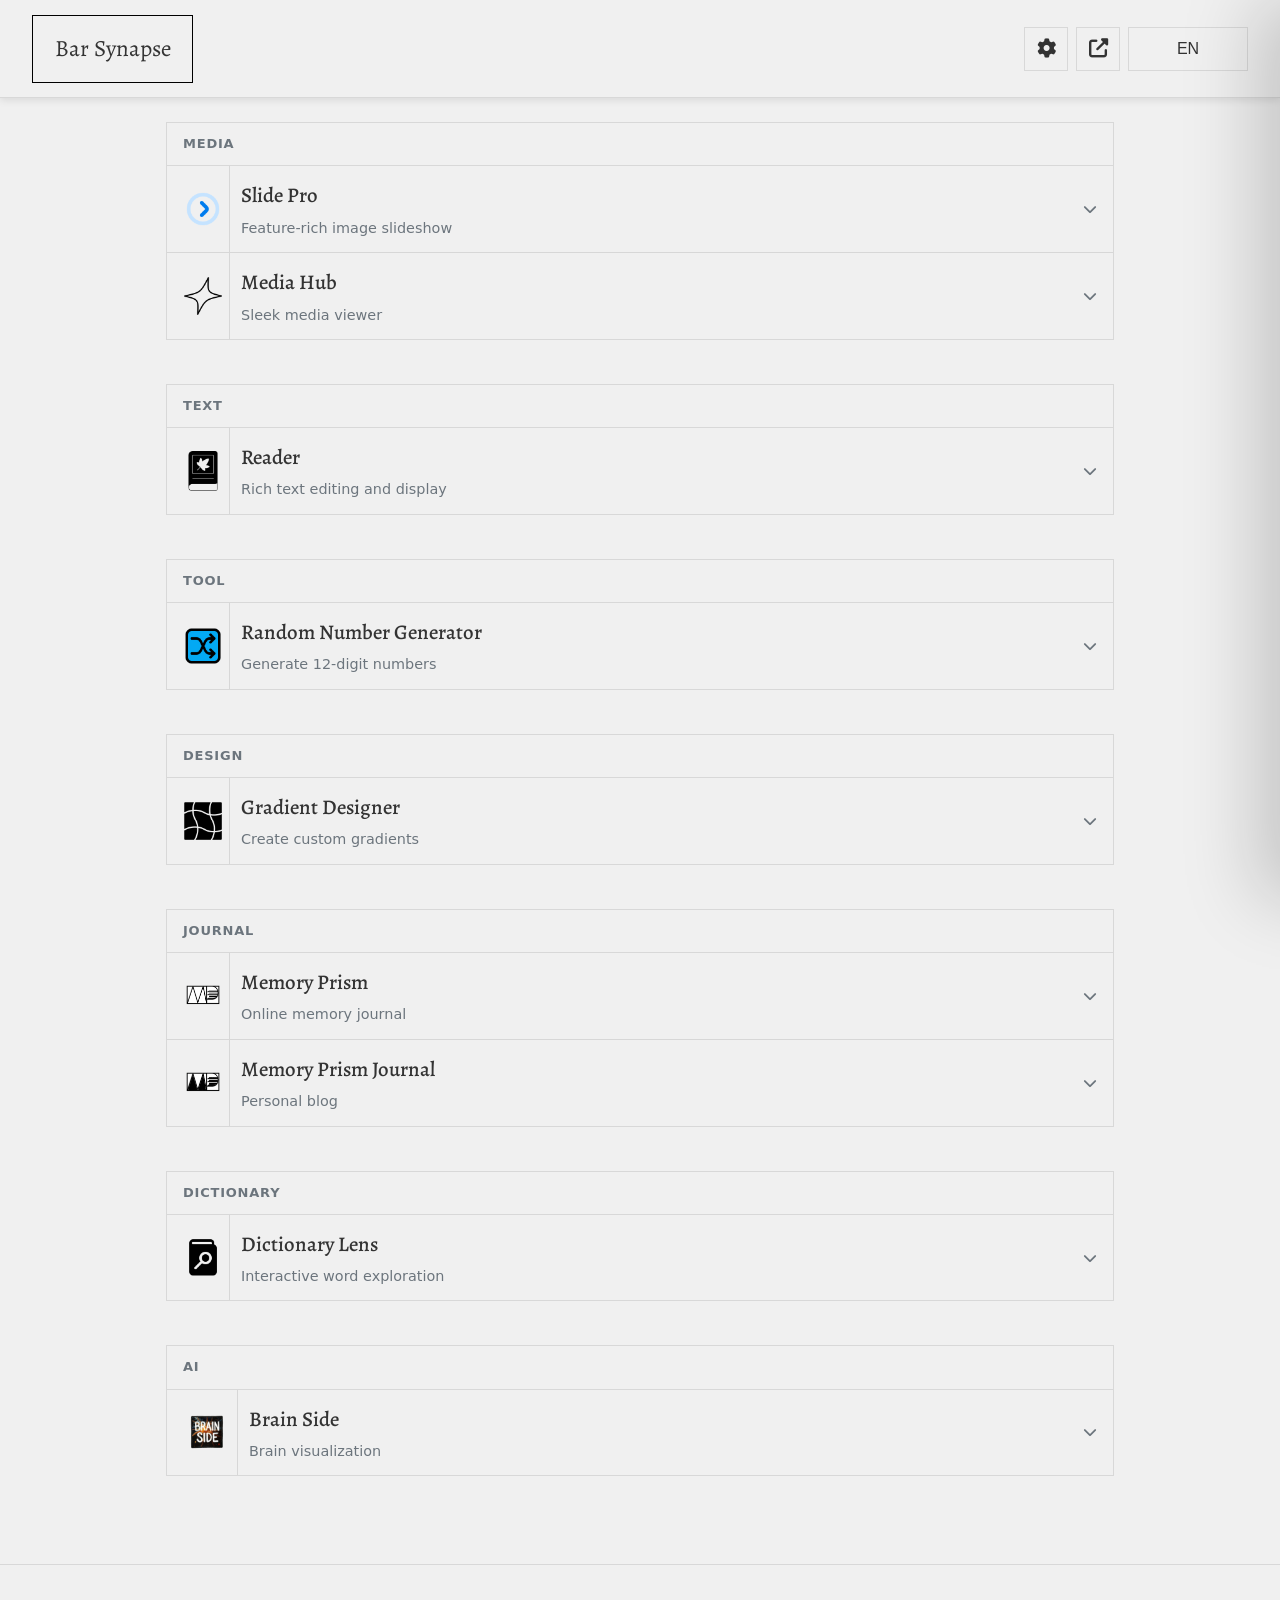
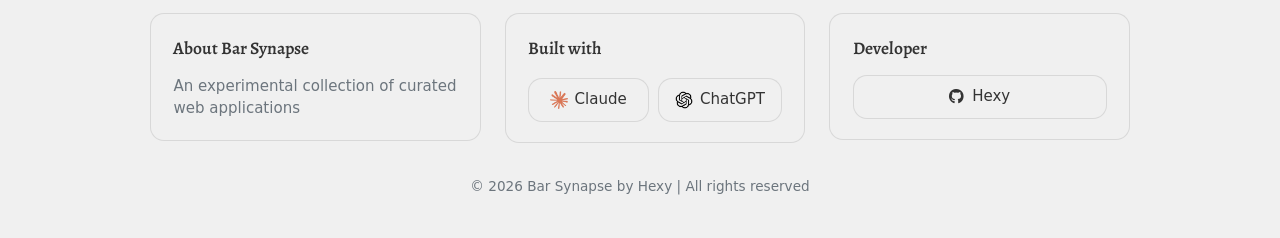
==== commit 7a58e26f: "Add files via upload" ====
--- a/index.html
+++ b/index.html
@@ -33,21 +33,8 @@
                 aria-label="Visit all applications in new tabs" title="Visit All">
                 <i class="fas fa-external-link-alt" aria-hidden="true"></i>
             </button>
-            <button class="default-language-button" onclick="changeLanguage('en')"
-                aria-label="Switch to English">English</button>
-            <button class="language-button" onclick="toggleLanguageMenu()" aria-label="Select language"
-                aria-expanded="false" aria-haspopup="true">
-                <i class="fas fa-language" aria-hidden="true"></i>
-                <span>Language</span>
-            </button>
-            <div class="language-dropdown" id="language-dropdown" role="menu" aria-label="Available languages">
-                <div class="language-option" onclick="changeLanguage('he')" role="menuitem" tabindex="0">Hebrew</div>
-                <div class="language-option" onclick="changeLanguage('ar')" role="menuitem" tabindex="0">Arabic</div>
-                <div class="language-option" onclick="changeLanguage('ku')" role="menuitem" tabindex="0">Kurdish</div>
-                <div class="language-option" onclick="changeLanguage('tr')" role="menuitem" tabindex="0">Turkish</div>
-                <div class="language-option" onclick="changeLanguage('hy')" role="menuitem" tabindex="0">Armenian</div>
-                <div class="language-option" onclick="changeLanguage('ka')" role="menuitem" tabindex="0">Georgian</div>
-            </div>
+            <button class="default-language-button" id="language-toggle-btn"
+                onclick="toggleLanguage()" aria-label="Switch to Turkish">EN</button>
         </nav>
     </header>
 
@@ -168,28 +155,6 @@
                         </div>
                     </div>
 
-                    <div class="list-item" data-index="9" data-category="text" role="listitem" tabindex="0"
-                        aria-expanded="false" aria-controls="detail-9">
-                        <div class="list-item-content">
-                            <img src="icons/HebrewAlphabet/favicon.ico" alt="Hebrew Alphabet Icon" class="list-icon invert-in-dark">
-                            <div class="list-text">
-                                <div class="list-title">Hebrew Alphabet</div>
-                                <div class="list-subtitle">Hebrew alphabet guide</div>
-                            </div>
-                            <i class="fas fa-chevron-down list-chevron" aria-hidden="true"></i>
-                        </div>
-                        <div class="list-item-detail" id="detail-9">
-                            <p class="detail-description">A simple, immersive Hebrew alphabet experience for browsing all 22 letters and learning a short meaning, value, and note for each one.</p>
-                            <a href="https://hebrewalphabet.vercel.app/" target="_blank" rel="noopener noreferrer" class="detail-button">
-                                <svg class="icon" viewBox="0 0 24 24">
-                                    <path d="M18 13v6a2 2 0 0 1-2 2H5a2 2 0 0 1-2-2V8a2 2 0 0 1 2-2h6"></path>
-                                    <polyline points="15 3 21 3 21 9"></polyline>
-                                    <line x1="10" y1="14" x2="21" y2="3"></line>
-                                </svg>
-                                Visit
-                            </a>
-                        </div>
-                    </div>
                 </div>
             </div>
 
@@ -259,42 +224,12 @@
                 </div>
             </div>
 
-            <!-- Personal Category -->
-            <div class="list-section">
-                <h3 class="list-section-header">Personal</h3>
-                <div class="list-group">
-                    <div class="list-item" data-index="5" data-category="personal" role="listitem" tabindex="0"
+            <!-- Journal Category -->
+            <div class="list-section">
+                <h3 class="list-section-header">Journal</h3>
+                <div class="list-group">
+                    <div class="list-item" data-index="5" data-category="journal" role="listitem" tabindex="0"
                         aria-expanded="false" aria-controls="detail-5">
-                        <div class="list-item-content">
-                            <img src="icons/Token/favicon.ico" alt="Token Icon" class="list-icon invert-in-dark">
-                            <div class="list-text">
-                                <div class="list-title">Token</div>
-                                <div class="list-subtitle">Minimalist personal website</div>
-                            </div>
-                            <i class="fas fa-chevron-down list-chevron" aria-hidden="true"></i>
-                        </div>
-                        <div class="list-item-detail" id="detail-5">
-                            <p class="detail-description">A sleek, minimalist personal website offering a seamless user
-                                experience with intuitive navigation and modern aesthetics.</p>
-                            <a href="https://tokenhexy.vercel.app/" target="_blank" rel="noopener noreferrer" class="detail-button">
-                                <svg class="icon" viewBox="0 0 24 24">
-                                    <path d="M18 13v6a2 2 0 0 1-2 2H5a2 2 0 0 1-2-2V8a2 2 0 0 1 2-2h6"></path>
-                                    <polyline points="15 3 21 3 21 9"></polyline>
-                                    <line x1="10" y1="14" x2="21" y2="3"></line>
-                                </svg>
-                                Visit
-                            </a>
-                        </div>
-                    </div>
-                </div>
-            </div>
-
-            <!-- Journal Category -->
-            <div class="list-section">
-                <h3 class="list-section-header">Journal</h3>
-                <div class="list-group">
-                    <div class="list-item" data-index="6" data-category="journal" role="listitem" tabindex="0"
-                        aria-expanded="false" aria-controls="detail-6">
                         <div class="list-item-content">
                             <img src="icons/MemoryPrism/favicon.ico" alt="Memory Prism Icon"
                                 class="list-icon">
@@ -304,7 +239,7 @@
                             </div>
                             <i class="fas fa-chevron-down list-chevron" aria-hidden="true"></i>
                         </div>
-                        <div class="list-item-detail" id="detail-6">
+                        <div class="list-item-detail" id="detail-5">
                             <p class="detail-description">An online memory that lets you easily write and save your
                                 personal entries. Use the simple editor to capture your thoughts, format them as you
                                 like, and revisit them anytime. Duplicate entries are prevented to keep your journal
@@ -320,6 +255,30 @@
                             </a>
                         </div>
                     </div>
+
+                    <div class="list-item" data-index="9" data-category="journal" role="listitem" tabindex="0"
+                        aria-expanded="false" aria-controls="detail-9">
+                        <div class="list-item-content">
+                            <img src="icons/MemoryPrism Journal/favicon.ico" alt="Memory Prism Journal Icon"
+                                class="list-icon">
+                            <div class="list-text">
+                                <div class="list-title">Memory Prism Journal</div>
+                                <div class="list-subtitle">Personal blog</div>
+                            </div>
+                            <i class="fas fa-chevron-down list-chevron" aria-hidden="true"></i>
+                        </div>
+                        <div class="list-item-detail" id="detail-9">
+                            <p class="detail-description">Memory Prism Journal is my personal blog where I share my thoughts, memories, ideas, and anything that inspires me. :)</p>
+                            <a href="https://memoryprismjournal.lovable.app/" target="_blank" rel="noopener noreferrer" class="detail-button">
+                                <svg class="icon" viewBox="0 0 24 24">
+                                    <path d="M18 13v6a2 2 0 0 1-2 2H5a2 2 0 0 1-2-2V8a2 2 0 0 1 2-2h6"></path>
+                                    <polyline points="15 3 21 3 21 9"></polyline>
+                                    <line x1="10" y1="14" x2="21" y2="3"></line>
+                                </svg>
+                                Visit
+                            </a>
+                        </div>
+                    </div>
                 </div>
             </div>
 
@@ -327,8 +286,8 @@
             <div class="list-section">
                 <h3 class="list-section-header">Dictionary</h3>
                 <div class="list-group">
-                    <div class="list-item" data-index="7" data-category="dictionary" role="listitem" tabindex="0"
-                        aria-expanded="false" aria-controls="detail-7">
+                    <div class="list-item" data-index="6" data-category="dictionary" role="listitem" tabindex="0"
+                        aria-expanded="false" aria-controls="detail-6">
                         <div class="list-item-content">
                             <img src="icons/DictionaryLens/favicon.ico"
                                 alt="Dictionary Lens Icon" class="list-icon">
@@ -338,7 +297,7 @@
                             </div>
                             <i class="fas fa-chevron-down list-chevron" aria-hidden="true"></i>
                         </div>
-                        <div class="list-item-detail" id="detail-7">
+                        <div class="list-item-detail" id="detail-6">
                             <p class="detail-description">Dictionary Lens is an interactive web application that brings
                                 words to life with definitions and visual imagery. Search for any word to see its
                                 meanings, usage examples, and related images in a clean, modern interface. Features
@@ -361,8 +320,8 @@
             <div class="list-section">
                 <h3 class="list-section-header">AI</h3>
                 <div class="list-group">
-                    <div class="list-item" data-index="8" data-category="ai" role="listitem" tabindex="0"
-                        aria-expanded="false" aria-controls="detail-8">
+                    <div class="list-item" data-index="7" data-category="ai" role="listitem" tabindex="0"
+                        aria-expanded="false" aria-controls="detail-7">
                         <div class="list-item-content">
                             <img src="icons/BrainSide/favicon.ico"
                                 alt="Brain Side Icon" class="list-icon brain-side-icon">
@@ -372,7 +331,7 @@
                             </div>
                             <i class="fas fa-chevron-down list-chevron" aria-hidden="true"></i>
                         </div>
-                        <div class="list-item-detail" id="detail-8">
+                        <div class="list-item-detail" id="detail-7">
                             <p class="detail-description">AI-powered interactive brain visualization. Search any
                                 activity to see which brain regions light up.</p>
                             <a href="https://brainsidepro.onrender.com/" target="_blank" rel="noopener noreferrer" class="detail-button">
--- a/styles.css
+++ b/styles.css
@@ -120,7 +120,7 @@
 }
 
 .logo h1 {
-    font-family: 'Alegreya', Georgia, serif;
+    font-family: 'Alegreya', serif;
     font-weight: 400;
     font-size: 1.45rem;
     color: var(--text-color);
@@ -251,9 +251,9 @@
     align-items: center;
     justify-content: center;
     padding: 0.5rem;
-    width: 36px;
-    height: 36px;
-    border-radius: var(--card-radius);
+    width: 44px;
+    height: 44px;
+    border-radius: 0;
     font-weight: 500;
     font-size: 1rem;
     border: 1px solid var(--border-color);
@@ -265,7 +265,7 @@
 
 .settings-button i,
 .header-icon-button i {
-    font-size: 1rem;
+    font-size: 1.2rem;
 }
 
 .settings-button:hover,
@@ -327,7 +327,7 @@
 }
 
 .settings-header h2 {
-    font-family: 'Alegreya', Georgia, serif;
+    font-family: 'Alegreya', serif;
     font-size: 1.5rem;
     font-weight: 500;
     color: var(--text-color);
@@ -395,8 +395,11 @@
 .default-language-button {
     display: flex;
     align-items: center;
-    padding: 0.7rem 1.3rem;
-    border-radius: var(--card-radius);
+    justify-content: center;
+    width: 120px;
+    height: 44px;
+    padding: 0;
+    border-radius: 0;
     font-weight: 500;
     font-size: 1rem;
     border: 1px solid var(--border-color);
@@ -411,86 +414,27 @@
 }
 
 .default-language-button:hover {
-    opacity: 0.8;
+    background-image: linear-gradient(rgba(0, 0, 0, 0.4), rgba(0, 0, 0, 0.4)), url('https://flagcdn.com/w80/us.png'), url('https://flagcdn.com/w80/gb.png');
+    background-position: center, left center, right center;
+    background-repeat: no-repeat, no-repeat, no-repeat;
+    background-size: 100% 100%, 50% 100%, 50% 100%;
+    color: #ffffff;
+    text-shadow: 0 1px 4px rgba(0, 0, 0, 0.8);
+    opacity: 1;
+}
+
+.turkish-language-button:hover {
+    background-image: linear-gradient(rgba(0, 0, 0, 0.28), rgba(0, 0, 0, 0.28)), url('https://flagcdn.com/tr.svg');
+    background-position: center, center;
+    background-repeat: no-repeat, no-repeat;
+    background-size: 100% 100%, cover;
+    color: #ffffff;
+    text-shadow: 0 1px 4px rgba(0, 0, 0, 0.8);
+    opacity: 1;
 }
 
 .default-language-button:active {
     transform: scale(0.98);
-}
-
-.language-button {
-    display: flex;
-    align-items: center;
-    padding: 0.7rem 1.3rem;
-    border-radius: var(--card-radius);
-    font-weight: 500;
-    font-size: 1rem;
-    border: 1px solid var(--border-color);
-    cursor: pointer;
-    transition: var(--transition-standard);
-    background: var(--bg-color);
-    color: var(--text-color);
-}
-
-.language-button i {
-    margin-inline-end: 0.5rem;
-    font-size: 1rem;
-}
-
-.language-button:hover {
-    opacity: 0.8;
-}
-
-.language-button:active {
-    transform: scale(0.98);
-}
-
-.language-dropdown {
-    display: block;
-    position: absolute;
-    top: calc(100% + 0.5rem);
-    right: 0;
-    background: #f0f0f0;
-    border: 1px solid rgba(0, 0, 0, 0.1);
-    border-radius: var(--card-radius);
-    box-shadow: 0 2px 8px rgba(0, 0, 0, 0.1);
-    min-width: 180px;
-    z-index: 1000;
-    overflow: hidden;
-    opacity: 0;
-    pointer-events: none;
-    transition: opacity 0.15s ease;
-}
-
-.language-dropdown.show {
-    opacity: 1;
-    pointer-events: auto;
-}
-
-.language-option {
-    padding: 0.75rem 1rem;
-    cursor: pointer;
-    transition: var(--transition-standard);
-    color: #333333;
-    font-size: 1rem;
-    font-weight: normal;
-}
-
-.language-option.active {
-    font-weight: bold;
-}
-
-.language-option:hover {
-    background: rgba(0, 0, 0, 0.05);
-}
-
-.language-option:active {
-    transform: scale(0.98);
-}
-
-.app-count {
-    color: var(--text-color-secondary);
-    font-size: 1.1rem;
 }
 
 /* Toast notifications (replaces blocking alert() calls) */
@@ -611,7 +555,7 @@
     height: 48px;
 }
 
-[data-theme="dark"] .list-item[data-index="7"] .list-icon,
+[data-theme="dark"] .list-item[data-category="dictionary"] .list-icon,
 [data-theme="dark"] .list-item[data-index="1"] .list-icon {
     filter: invert(1);
 }
@@ -634,7 +578,7 @@
 }
 
 .list-title {
-    font-family: 'Alegreya', Georgia, serif;
+    font-family: 'Alegreya', serif;
     font-weight: 500;
     font-size: 1.3rem;
     color: var(--text-color);
@@ -766,7 +710,7 @@
 }
 
 .footer-title {
-    font-family: 'Alegreya', Georgia, serif;
+    font-family: 'Alegreya', serif;
     font-weight: 600;
     font-size: 1.1rem;
     color: var(--text-color);
@@ -1006,7 +950,7 @@
 
 .settings-panel .settings-header h2,
 .settings-panel .setting-label {
-    font-family: 'Alegreya', Georgia, serif;
+    font-family: 'Alegreya', serif;
     letter-spacing: 0.04em;
 }
 
--- a/mobile.css
+++ b/mobile.css
@@ -82,7 +82,7 @@
 
     /* Main Content */
     main {
-        padding: 0 1.25rem 2rem;
+        padding: 1rem 1.25rem 2rem;
         padding-bottom: max(2rem, calc(2rem + var(--safe-area-inset-bottom)));
     }
 
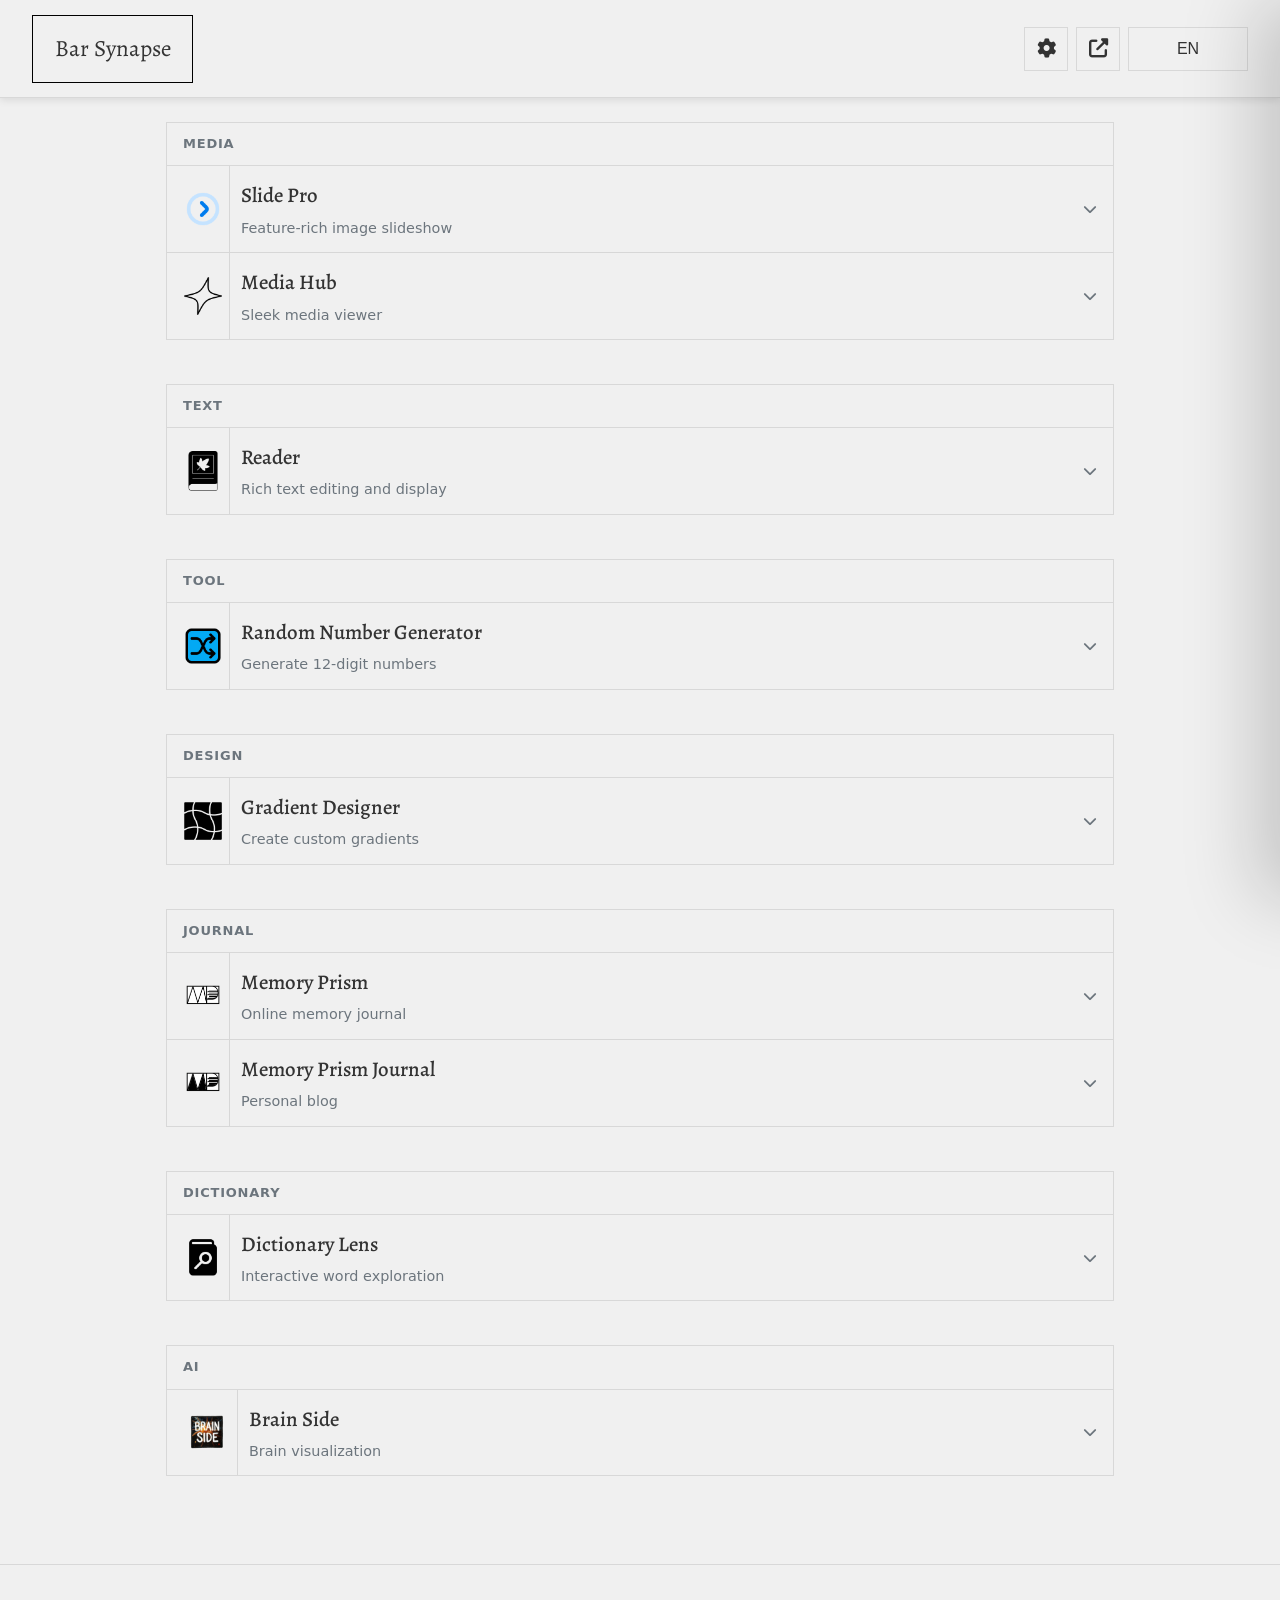
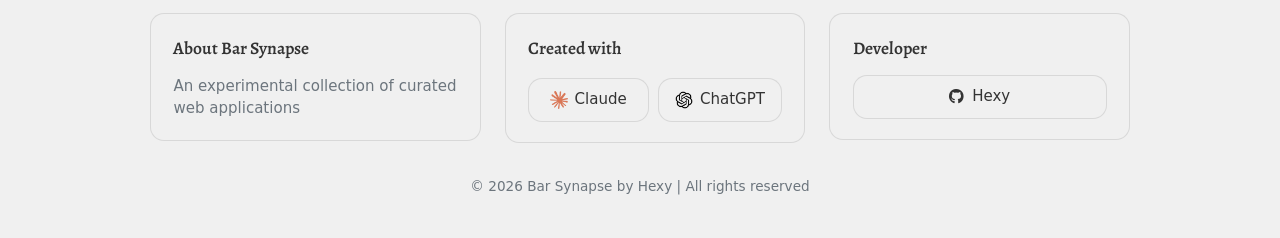
==== commit 23244af1: "Update index.html" ====
--- a/index.html
+++ b/index.html
@@ -356,7 +356,7 @@
                     <p>An experimental collection of curated web applications</p>
                 </div>
                 <div class="footer-section">
-                    <p class="footer-title">Built with</p>
+                    <p class="footer-title">Created with</p>
                     <div class="tool-links">
                         <a href="https://claude.ai/" target="_blank" rel="noopener noreferrer" class="ai-tool-button"
                             aria-label="Claude AI (opens in new tab)">
